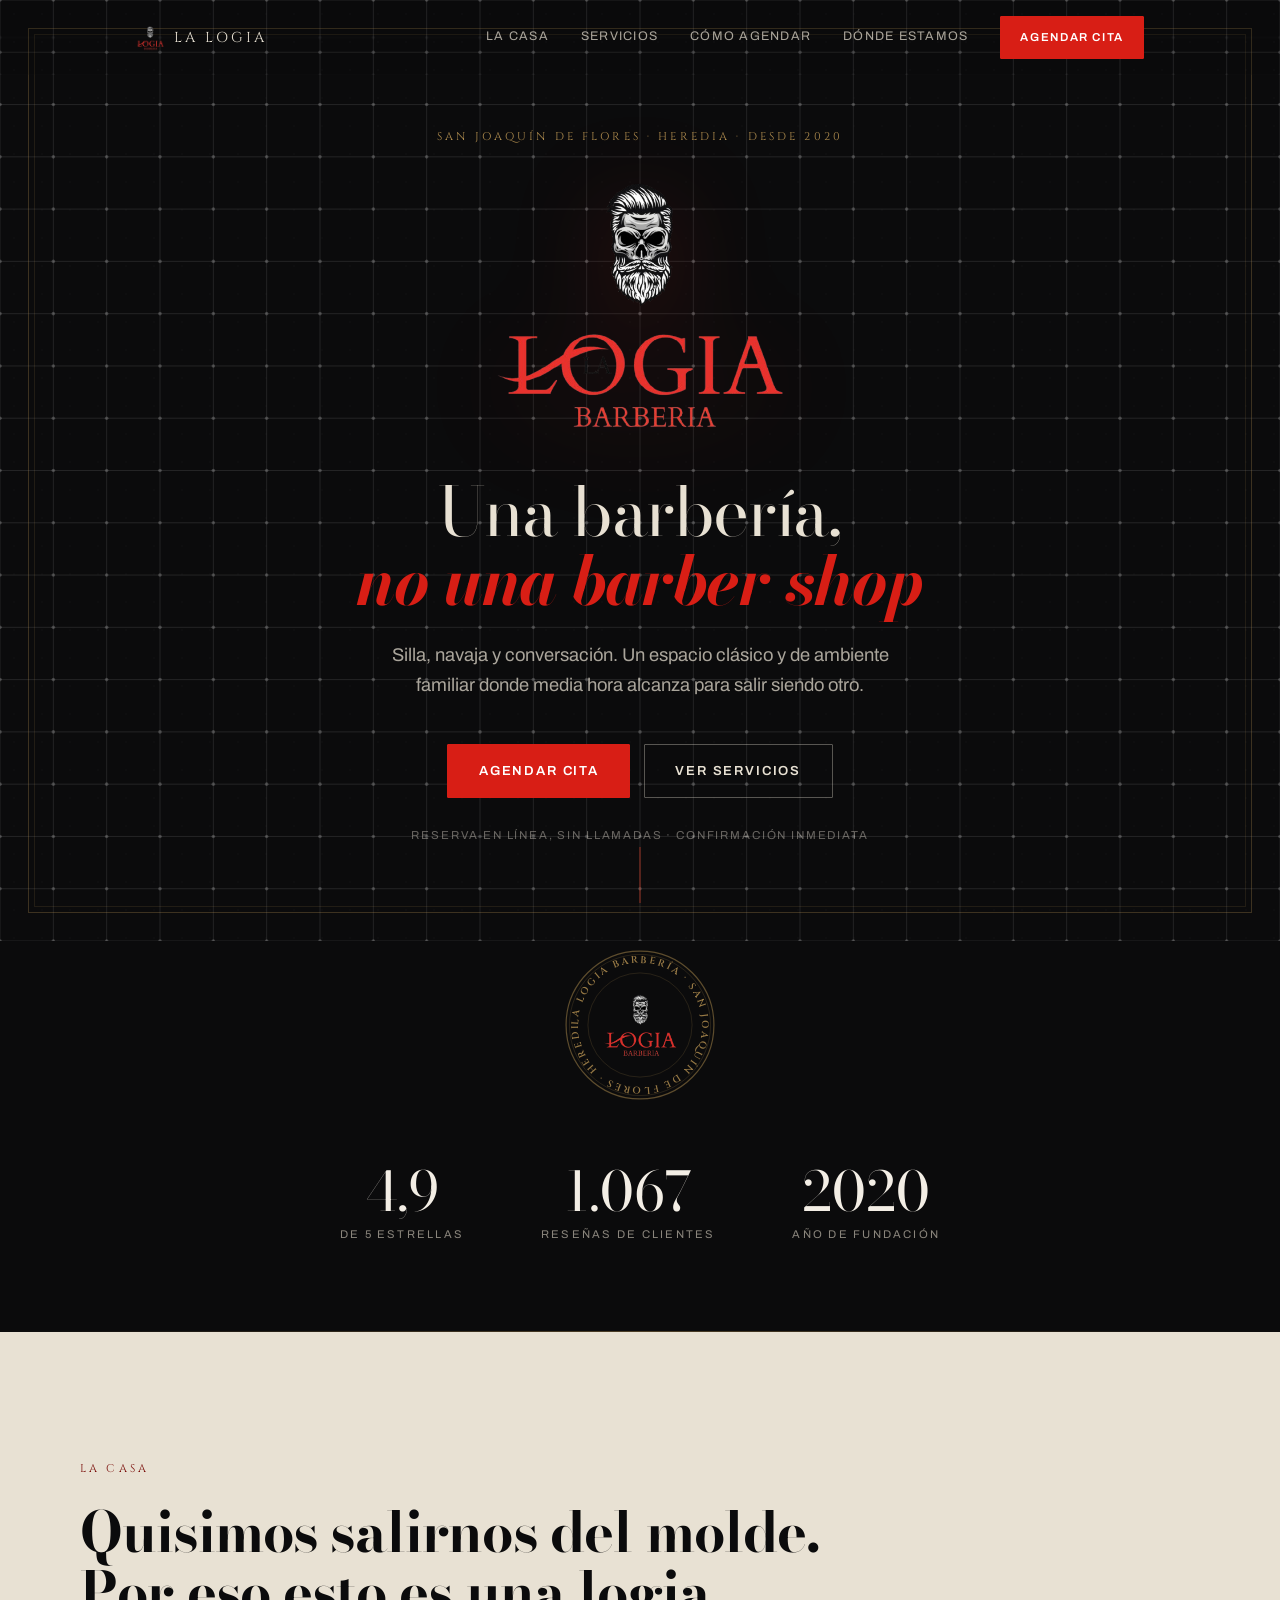
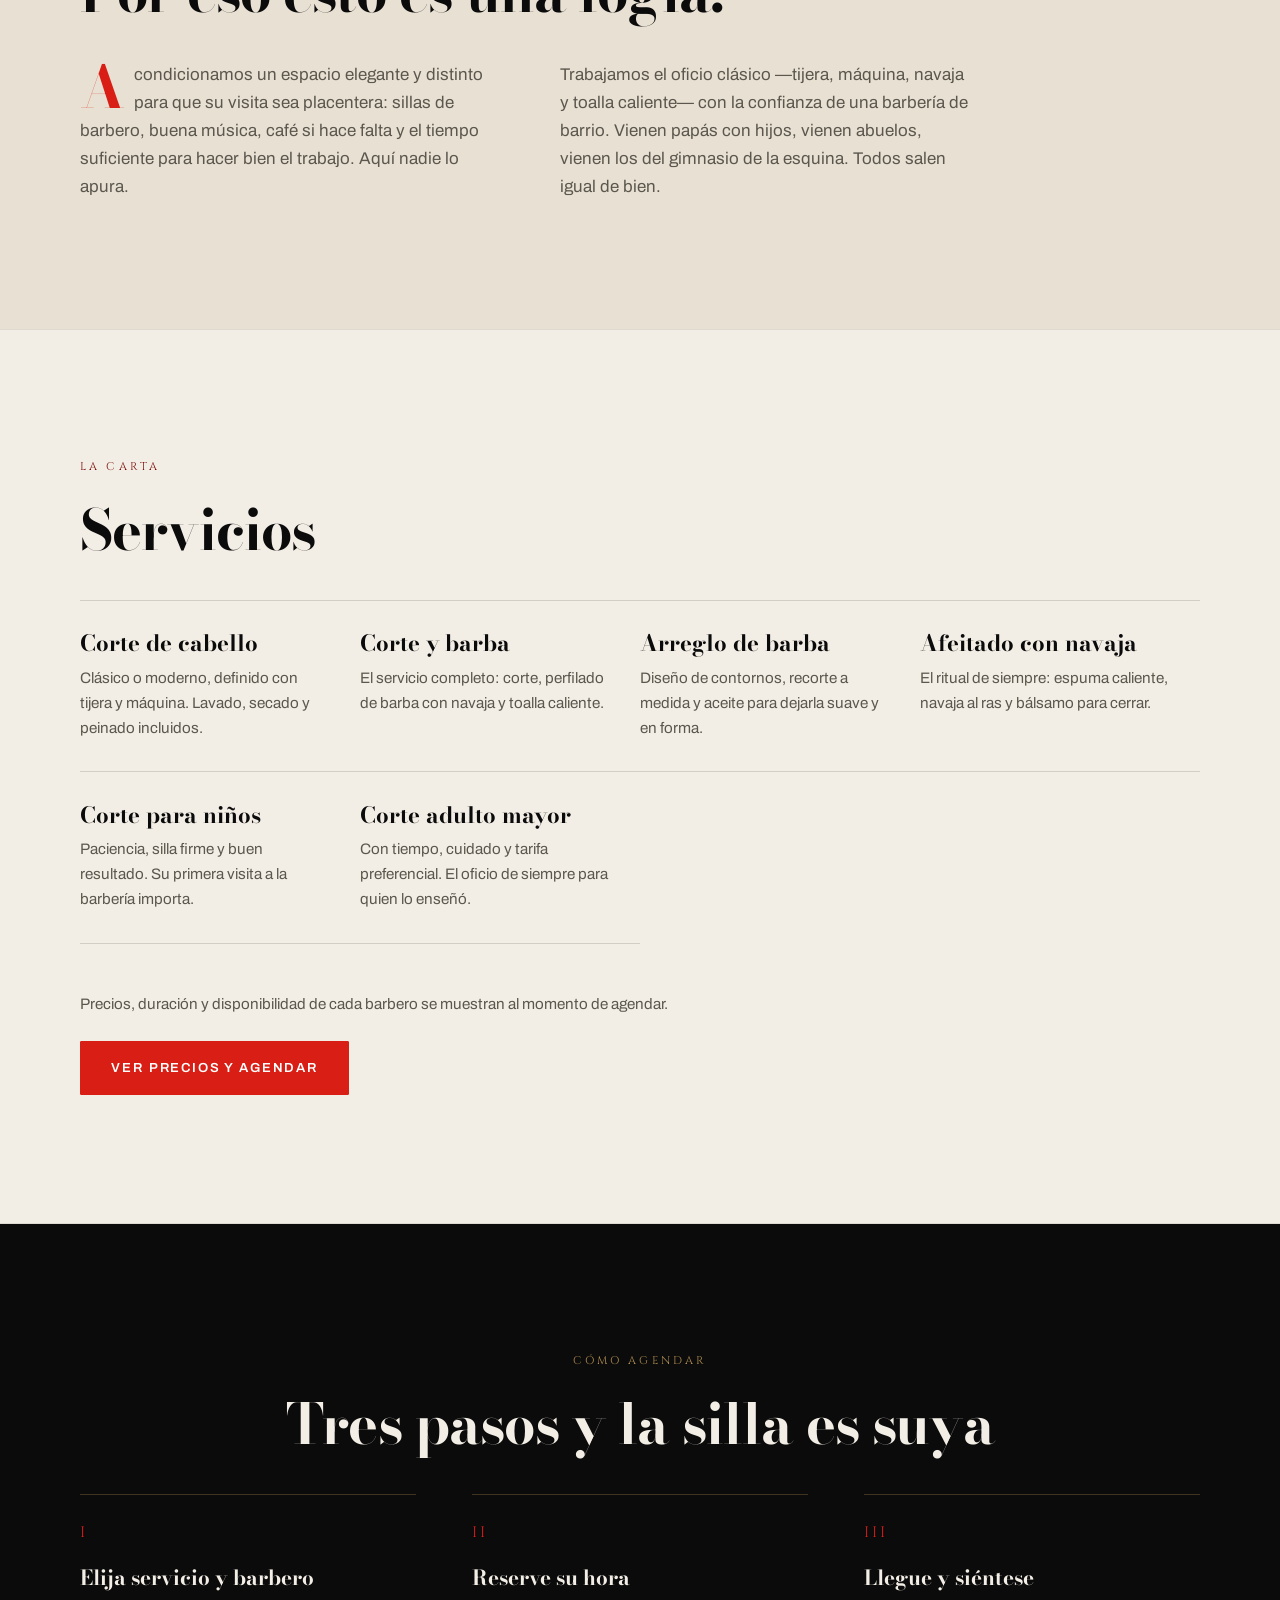
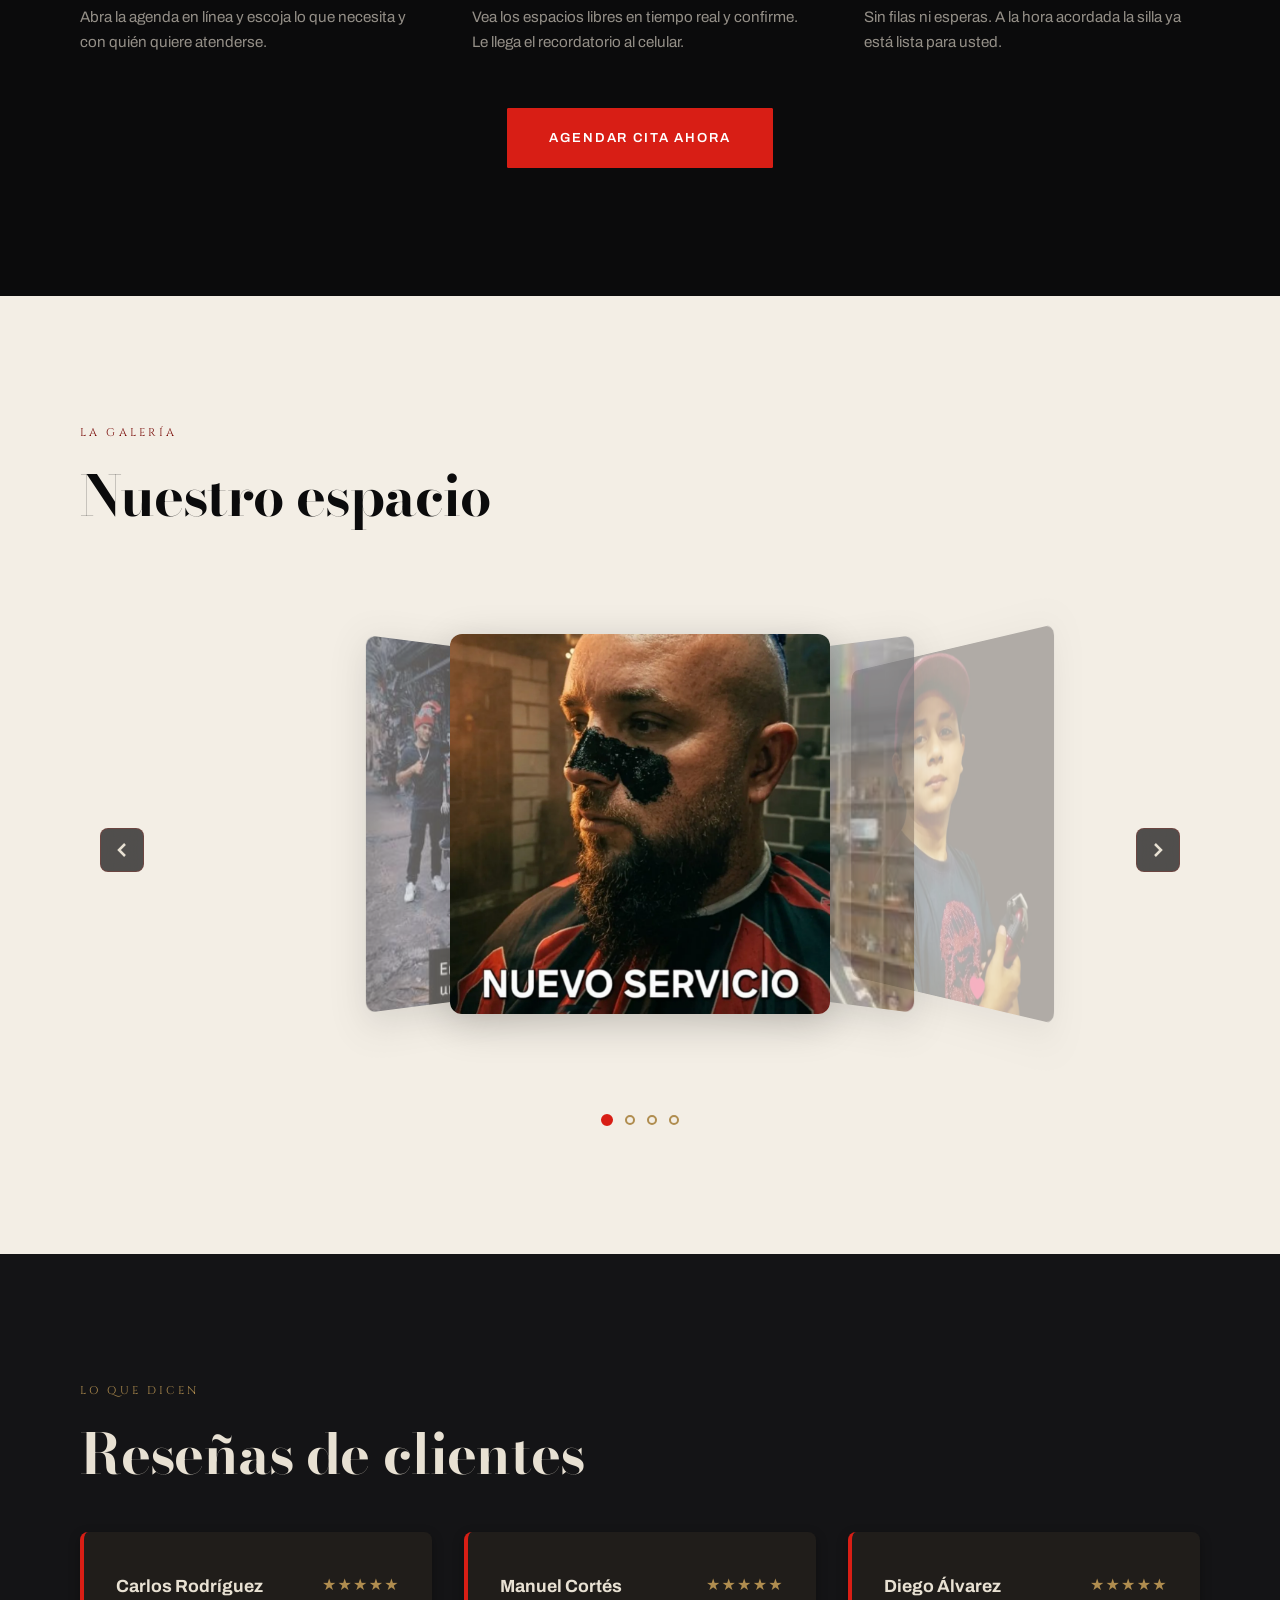
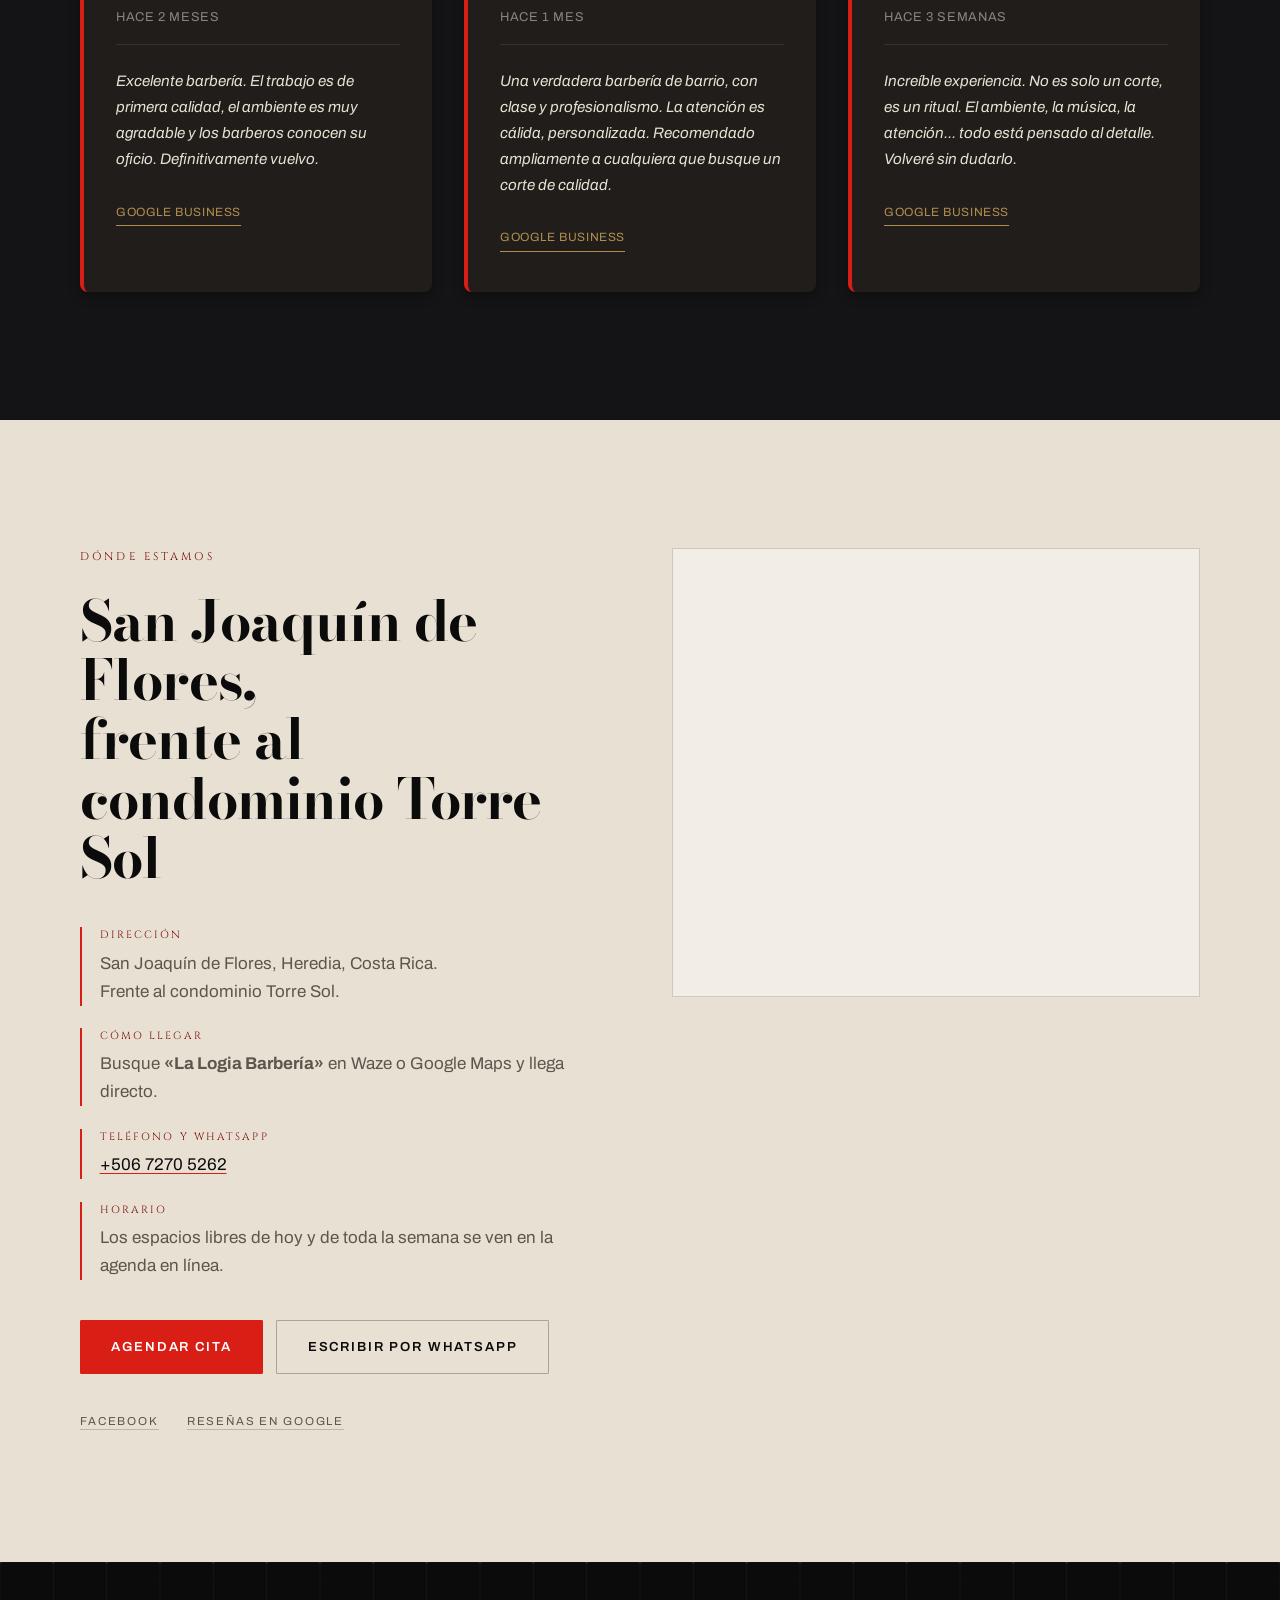
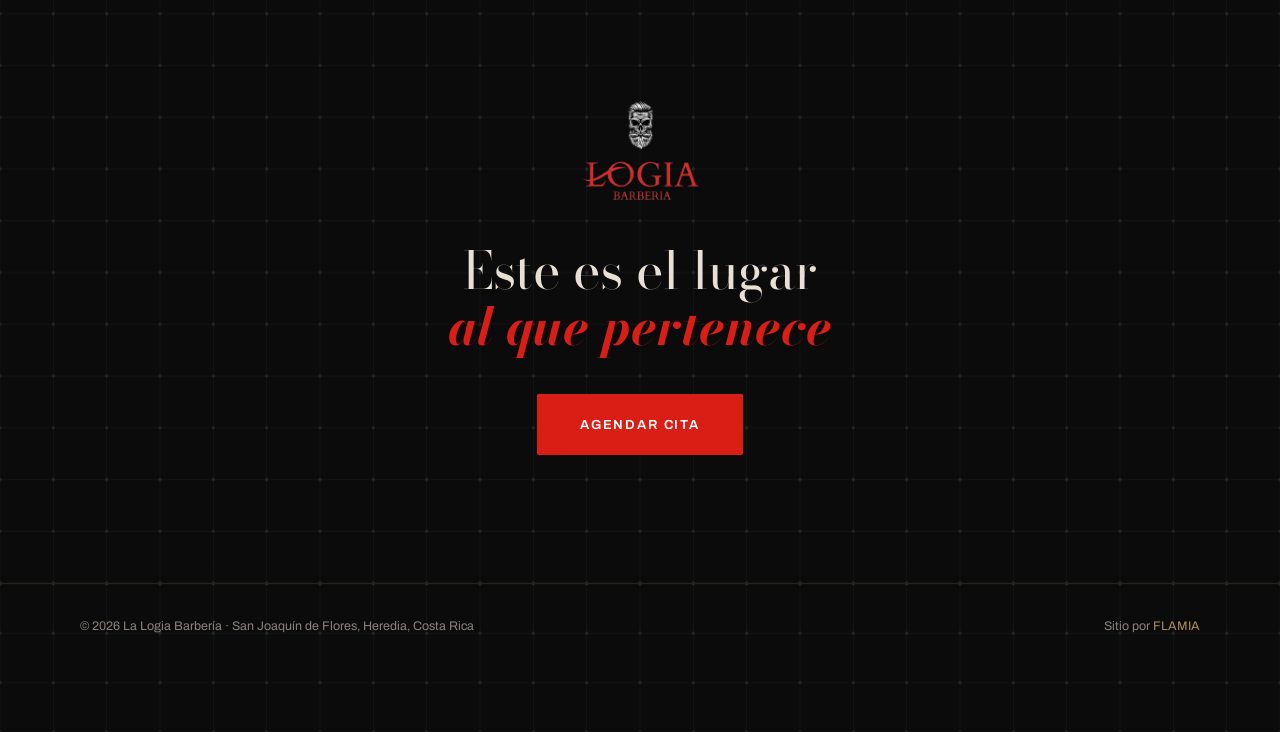
==== index.html @ 35dd156a "Optimización SEO: completar JSON-LD horarios y mejorar alt text de imágenes" ====
<!DOCTYPE html>
<html lang="es-CR">
<head>
<meta charset="utf-8">
<meta name="viewport" content="width=device-width, initial-scale=1">
<title>La Logia Barbería | Barbería clásica en San Joaquín de Flores, Heredia</title>
<meta name="description" content="Barbería clásica de ambiente familiar en San Joaquín de Flores, Heredia. Corte, barba y afeitado con navaja. 4,9 estrellas en más de 1.000 reseñas. Agende su cita en línea.">
<link rel="canonical" href="https://lalogiabarberia.com/">
<meta name="theme-color" content="#0B0B0C">

<meta property="og:type" content="website">
<meta property="og:locale" content="es_CR">
<meta property="og:site_name" content="La Logia Barbería">
<meta property="og:url" content="https://lalogiabarberia.com/">
<meta property="og:title" content="La Logia Barbería | San Joaquín de Flores, Heredia">
<meta property="og:description" content="Barbería clásica de ambiente familiar. Corte, barba y afeitado con navaja. Agende su cita en línea.">
<meta property="og:image" content="https://lalogiabarberia.com/assets/img/og-la-logia.jpg">
<meta name="twitter:card" content="summary_large_image">

<link rel="icon" href="favicon.ico" sizes="32x32">
<link rel="icon" href="assets/img/favicon.png" type="image/png" sizes="256x256">
<link rel="apple-touch-icon" href="assets/img/favicon.png">
<link rel="manifest" href="site.webmanifest">

<link rel="preconnect" href="https://fonts.googleapis.com">
<link rel="preconnect" href="https://fonts.gstatic.com" crossorigin>
<link rel="preload" as="image" href="assets/img/logo-la-logia.png">
<link href="https://fonts.googleapis.com/css2?family=Bodoni+Moda:opsz,wght@6..96,400;6..96,700;6..96,900&family=Cinzel:wght@400;600&family=Archivo:wght@400;500;600&display=swap" rel="stylesheet">
<link rel="stylesheet" href="assets/css/logia.css">
</head>

<body>
<a class="skip" href="#carta">Ir al contenido</a>

<!-- ─────────────────────────  BARRA  ───────────────────────── -->
<header class="barra" id="barra">
  <canvas id="kinetic-grid-header" class="barra__bg"></canvas>
  <div class="barra__in">
    <a class="barra__marca" href="#inicio">
      <img src="assets/img/logo-512.png" alt="Logo de La Logia Barbería" width="28" height="35" loading="eager" decoding="async">
      <span>La Logia</span>
    </a>
    <nav class="barra__nav" aria-label="Secciones">
      <a href="#casa">La casa</a>
      <a href="#carta">Servicios</a>
      <a href="#rito">Cómo agendar</a>
      <a href="#visita">Dónde estamos</a>
    </nav>
    <a class="btn btn--rojo btn--sm" href="https://book.weibook.co/la-logia-barberia" target="_blank" rel="noopener">Agendar cita</a>
  </div>
</header>

<!-- ─────────────────────────  PORTADA  ───────────────────────── -->
<main id="inicio">
<section class="portada" id="portada-section">
  <canvas id="kinetic-grid-portada" class="portada__bg"></canvas>
  <div class="portada__cerco" aria-hidden="true"></div>

  <div class="portada__in">
    <p class="cejilla reveal">San Joaquín de Flores · Heredia · Desde 2020</p>

    <img class="portada__logo reveal" src="assets/img/logo-la-logia.png"
         alt="Logo de La Logia Barbería - Barbería clásica en San Joaquín de Flores, Heredia desde 2020" width="684" height="849" fetchpriority="high" decoding="async">

    <h1 class="portada__titulo reveal">
      Una barbería,<br><em>no una barber shop</em>
    </h1>

    <p class="portada__bajada reveal">
      Silla, navaja y conversación. Un espacio clásico y de ambiente familiar
      donde media hora alcanza para salir siendo otro.
    </p>

    <div class="portada__acciones reveal">
      <a class="btn btn--rojo" href="https://book.weibook.co/la-logia-barberia" target="_blank" rel="noopener">
        Agendar cita
      </a>
      <a class="btn btn--linea" href="#carta">Ver servicios</a>
    </div>

    <p class="portada__nota reveal">Reserva en línea, sin llamadas · Confirmación inmediata</p>
  </div>

  <div class="portada__scroll" aria-hidden="true"><span></span></div>
</section>

<!-- ─────────────────────────  SELLO + PRUEBA  ───────────────────────── -->
<section class="junta" aria-label="Reputación">
  <div class="sello reveal" role="img" aria-label="Sello de La Logia Barbería, San Joaquín de Flores, Heredia, fundada en 2020">
    <svg viewBox="0 0 200 200">
      <defs>
        <path id="aro" d="M100,100 m-74,0 a74,74 0 1,1 148,0 a74,74 0 1,1 -148,0"></path>
      </defs>
      <circle class="sello__borde" cx="100" cy="100" r="88"></circle>
      <circle class="sello__borde sello__borde--fino" cx="100" cy="100" r="84"></circle>
      <circle class="sello__borde sello__borde--fino" cx="100" cy="100" r="62"></circle>
      <g class="sello__giro">
        <text class="sello__texto">
          <textPath href="#aro" startOffset="0%">LA LOGIA BARBERÍA · SAN JOAQUÍN DE FLORES · HEREDIA · MMXX · </textPath>
        </text>
      </g>
    </svg>
    <img src="assets/img/logo-512.png" alt="Logo de La Logia Barbería - Sello de calidad" width="96" height="119" loading="lazy" decoding="async">
  </div>

  <ul class="prueba reveal">
    <li><b>4,9</b><span>de 5 estrellas</span></li>
    <li><b>1.067</b><span>reseñas de clientes</span></li>
    <li><b>2020</b><span>año de fundación</span></li>
  </ul>
</section>

<!-- ─────────────────────────  LA CASA  ───────────────────────── -->
<section class="casa" id="casa">
  <div class="casa__in">
    <p class="cejilla cejilla--osc">La casa</p>
    <h2 class="titulo">Quisimos salirnos del molde.<br>Por eso esto es una logia.</h2>
    <div class="casa__cols">
      <p class="casa__texto">
        Acondicionamos un espacio elegante y distinto para que su visita sea placentera:
        sillas de barbero, buena música, café si hace falta y el tiempo suficiente para
        hacer bien el trabajo. Aquí nadie lo apura.
      </p>
      <p class="casa__texto">
        Trabajamos el oficio clásico —tijera, máquina, navaja y toalla caliente— con la
        confianza de una barbería de barrio. Vienen papás con hijos, vienen abuelos,
        vienen los del gimnasio de la esquina. Todos salen igual de bien.
      </p>
    </div>
  </div>
</section>

<!-- ─────────────────────────  CARTA / SERVICIOS  ───────────────────────── -->
<section class="carta" id="carta">
  <div class="carta__in">
    <p class="cejilla cejilla--osc">La carta</p>
    <h2 class="titulo">Servicios</h2>

    <ul class="carta__lista">
      <li>
        <h3>Corte de cabello</h3>
        <p>Clásico o moderno, definido con tijera y máquina. Lavado, secado y peinado incluidos.</p>
      </li>
      <li>
        <h3>Corte y barba</h3>
        <p>El servicio completo: corte, perfilado de barba con navaja y toalla caliente.</p>
      </li>
      <li>
        <h3>Arreglo de barba</h3>
        <p>Diseño de contornos, recorte a medida y aceite para dejarla suave y en forma.</p>
      </li>
      <li>
        <h3>Afeitado con navaja</h3>
        <p>El ritual de siempre: espuma caliente, navaja al ras y bálsamo para cerrar.</p>
      </li>
      <li>
        <h3>Corte para niños</h3>
        <p>Paciencia, silla firme y buen resultado. Su primera visita a la barbería importa.</p>
      </li>
      <li>
        <h3>Corte adulto mayor</h3>
        <p>Con tiempo, cuidado y tarifa preferencial. El oficio de siempre para quien lo enseñó.</p>
      </li>
    </ul>

    <p class="carta__pie">
      Precios, duración y disponibilidad de cada barbero se muestran al momento de agendar.
      <a class="btn btn--rojo" href="https://book.weibook.co/la-logia-barberia" target="_blank" rel="noopener">Ver precios y agendar</a>
    </p>
  </div>
</section>

<!-- ─────────────────────────  EL RITO  ───────────────────────── -->
<section class="rito" id="rito">
  <div class="rito__in">
    <p class="cejilla">Cómo agendar</p>
    <h2 class="titulo titulo--claro">Tres pasos y la silla es suya</h2>
    <ol class="rito__pasos">
      <li>
        <span class="rito__num">I</span>
        <h3>Elija servicio y barbero</h3>
        <p>Abra la agenda en línea y escoja lo que necesita y con quién quiere atenderse.</p>
      </li>
      <li>
        <span class="rito__num">II</span>
        <h3>Reserve su hora</h3>
        <p>Vea los espacios libres en tiempo real y confirme. Le llega el recordatorio al celular.</p>
      </li>
      <li>
        <span class="rito__num">III</span>
        <h3>Llegue y siéntese</h3>
        <p>Sin filas ni esperas. A la hora acordada la silla ya está lista para usted.</p>
      </li>
    </ol>
    <a class="btn btn--rojo btn--lg" href="https://book.weibook.co/la-logia-barberia" target="_blank" rel="noopener">Agendar cita ahora</a>
  </div>
</section>
<!-- ─────────────────────────  GALERÍA  ───────────────────────── -->
<section class="galeria" id="galeria">
  <div class="galeria__in">
    <p class="cejilla cejilla--osc">La galería</p>
    <h2 class="titulo">Nuestro espacio</h2>

    <div class="coverflow" role="region" aria-roledescription="carousel" aria-label="Carrusel de fotos">
      <div class="coverflow__frame" tabindex="0">
        <div class="coverflow__track">
          <div class="coverflow__slide" role="group" aria-roledescription="slide" aria-label="1 de 4">
            <img src="assets/img/ima1.webp" alt="Interior elegante de La Logia Barbería con sillas de barbero clásicas en San Joaquín de Flores" loading="lazy" decoding="async">
          </div>
          <div class="coverflow__slide" role="group" aria-roledescription="slide" aria-label="2 de 4">
            <img src="assets/img/ima2.jpg" alt="Silla de barbería profesional de La Logia con ambiente clásico" loading="lazy" decoding="async">
          </div>
          <div class="coverflow__slide" role="group" aria-roledescription="slide" aria-label="3 de 4">
            <img src="assets/img/ima3.webp" alt="Detalles decorativos del ambiente familiar de La Logia Barbería" loading="lazy" decoding="async">
          </div>
          <div class="coverflow__slide" role="group" aria-roledescription="slide" aria-label="4 de 4">
            <img src="assets/img/ima4.jpg" alt="Vista frontal del local de La Logia Barbería en San Joaquín de Flores, Heredia" loading="lazy" decoding="async">
          </div>
        </div>
      </div>

      <button class="coverflow__nav coverflow__nav--prev" type="button" aria-label="Imagen anterior">
        <svg width="24" height="24" viewBox="0 0 24 24" fill="none" stroke="currentColor" stroke-width="2">
          <polyline points="15 18 9 12 15 6"></polyline>
        </svg>
      </button>
      <button class="coverflow__nav coverflow__nav--next" type="button" aria-label="Imagen siguiente">
        <svg width="24" height="24" viewBox="0 0 24 24" fill="none" stroke="currentColor" stroke-width="2">
          <polyline points="9 18 15 12 9 6"></polyline>
        </svg>
      </button>

      <div class="coverflow__pagination" role="tablist">
        <button class="coverflow__dot coverflow__dot--active" role="tab" aria-selected="true" aria-label="Ir a imagen 1"></button>
        <button class="coverflow__dot" role="tab" aria-selected="false" aria-label="Ir a imagen 2"></button>
        <button class="coverflow__dot" role="tab" aria-selected="false" aria-label="Ir a imagen 3"></button>
        <button class="coverflow__dot" role="tab" aria-selected="false" aria-label="Ir a imagen 4"></button>
      </div>
    </div>
  </div>
</section>

<!-- ─────────────────────────  RESEÑAS  ───────────────────────── -->
<section class="resenas" id="resenas">
  <div class="resenas__in">
    <p class="cejilla cejilla--osc">Lo que dicen</p>
    <h2 class="titulo">Reseñas de clientes</h2>
    <div class="resenas__grid">
      <div class="resena reveal">
        <div class="resena__encabezado">
          <div class="resena__autor">
            <p class="resena__nombre">Carlos Rodríguez</p>
            <p class="resena__fecha">Hace 2 meses</p>
          </div>
          <div class="resena__estrellas" aria-label="5 estrellas">★★★★★</div>
        </div>
        <p class="resena__texto">Excelente barbería. El trabajo es de primera calidad, el ambiente es muy agradable y los barberos conocen su oficio. Definitivamente vuelvo.</p>
        <a href="https://www.google.com/search?q=lalogiabarberia" target="_blank" rel="noopener" class="resena__fuente">Google Business</a>
      </div>

      <div class="resena reveal">
        <div class="resena__encabezado">
          <div class="resena__autor">
            <p class="resena__nombre">Manuel Cortés</p>
            <p class="resena__fecha">Hace 1 mes</p>
          </div>
          <div class="resena__estrellas" aria-label="5 estrellas">★★★★★</div>
        </div>
        <p class="resena__texto">Una verdadera barbería de barrio, con clase y profesionalismo. La atención es cálida, personalizada. Recomendado ampliamente a cualquiera que busque un corte de calidad.</p>
        <a href="https://www.google.com/search?q=lalogiabarberia" target="_blank" rel="noopener" class="resena__fuente">Google Business</a>
      </div>

      <div class="resena reveal">
        <div class="resena__encabezado">
          <div class="resena__autor">
            <p class="resena__nombre">Diego Álvarez</p>
            <p class="resena__fecha">Hace 3 semanas</p>
          </div>
          <div class="resena__estrellas" aria-label="5 estrellas">★★★★★</div>
        </div>
        <p class="resena__texto">Increíble experiencia. No es solo un corte, es un ritual. El ambiente, la música, la atención... todo está pensado al detalle. Volveré sin dudarlo.</p>
        <a href="https://www.google.com/search?q=lalogiabarberia" target="_blank" rel="noopener" class="resena__fuente">Google Business</a>
      </div>
    </div>
  </div>
</section>

<!-- ─────────────────────────  VISITA  ───────────────────────── -->
<section class="visita" id="visita">
  <div class="visita__in">
    <div class="visita__datos">
      <p class="cejilla cejilla--osc">Dónde estamos</p>
      <h2 class="titulo">San Joaquín de Flores,<br>frente al condominio Torre Sol</h2>

      <dl class="ficha">
        <div>
          <dt>Dirección</dt>
          <dd>San Joaquín de Flores, Heredia, Costa Rica.<br>
              Frente al condominio Torre Sol.</dd>
        </div>
        <div>
          <dt>Cómo llegar</dt>
          <dd>Busque <b>«La Logia Barbería»</b> en Waze o Google Maps y llega directo.</dd>
        </div>
        <div>
          <dt>Teléfono y WhatsApp</dt>
          <dd><a href="tel:+50672705262">+506 7270 5262</a></dd>
        </div>
        <div>
          <dt>Horario</dt>
          <!-- Al confirmar el horario con el cliente, reemplace esta línea por los días y horas reales
               y actualice también "openingHoursSpecification" en el JSON-LD del pie de página. -->
          <dd>Los espacios libres de hoy y de toda la semana se ven en la agenda en línea.</dd>
        </div>
      </dl>

      <div class="visita__acciones">
        <a class="btn btn--rojo" href="https://book.weibook.co/la-logia-barberia" target="_blank" rel="noopener">Agendar cita</a>
        <a class="btn btn--linea btn--linea-osc" href="https://wa.me/50672705262" target="_blank" rel="noopener">Escribir por WhatsApp</a>
      </div>

      <ul class="redes">
        <li><a href="https://www.facebook.com/LaLogiaBarberia2020/" target="_blank" rel="noopener">Facebook</a></li>
        <li><a href="https://www.google.com/search?q=lalogiabarberia" target="_blank" rel="noopener">Reseñas en Google</a></li>
      </ul>
    </div>

    <div class="visita__mapa">
      <iframe
        title="Mapa de La Logia Barbería en San Joaquín de Flores, Heredia"
        src="https://www.google.com/maps?q=La%20Logia%20Barber%C3%ADa%20San%20Joaqu%C3%ADn%20de%20Flores%20Heredia&output=embed"
        loading="lazy" referrerpolicy="no-referrer-when-downgrade"></iframe>
    </div>
  </div>
</section>

<!-- ─────────────────────────  CIERRE  ───────────────────────── -->
<section class="cierre" id="cierre-section">
  <canvas id="kinetic-grid-cierre" class="cierre__bg"></canvas>
  <div class="cierre__in">
    <img src="assets/img/logo-512.png" alt="Logo de La Logia Barbería - San Joaquín de Flores, Heredia" width="120" height="149" loading="lazy" decoding="async">
    <h2 class="cierre__titulo">Este es el lugar<br><em>al que pertenece</em></h2>
    <a class="btn btn--rojo btn--lg" href="https://book.weibook.co/la-logia-barberia" target="_blank" rel="noopener">Agendar cita</a>
  </div>
</section>
</main>

<footer class="pie" id="pie-footer">
  <canvas id="kinetic-grid-canvas" class="pie__bg"></canvas>
  <div class="pie__in">
    <p>© <span id="anio">2026</span> La Logia Barbería · San Joaquín de Flores, Heredia, Costa Rica</p>
    <p class="pie__credito">Sitio por <a href="https://www.flamiagroup.com" target="_blank" rel="noopener">FLAMIA</a></p>
  </div>
</footer>

<!-- barra fija de reserva en móvil -->
<a class="movil" href="https://book.weibook.co/la-logia-barberia" target="_blank" rel="noopener">
  Agendar cita <span>Reserva en línea</span>
</a>

<script type="application/ld+json">
{
  "@context": "https://schema.org",
  "@type": "HairSalon",
  "@id": "https://lalogiabarberia.com/#barberia",
  "name": "La Logia Barbería",
  "description": "Barbería clásica de ambiente familiar en San Joaquín de Flores, Heredia, Costa Rica.",
  "url": "https://lalogiabarberia.com/",
  "logo": "https://lalogiabarberia.com/assets/img/logo-512.png",
  "image": "https://lalogiabarberia.com/assets/img/og-la-logia.jpg",
  "telephone": "+506 7270 5262",
  "priceRange": "$",
  "foundingDate": "2020",
  "currenciesAccepted": "CRC",
  "address": {
    "@type": "PostalAddress",
    "streetAddress": "San Joaquín de Flores, frente al condominio Torre Sol",
    "addressLocality": "San Joaquín de Flores",
    "addressRegion": "Heredia",
    "addressCountry": "CR"
  },
  "sameAs": [
    "https://www.facebook.com/LaLogiaBarberia2020/",
    "https://book.weibook.co/la-logia-barberia"
  ],
  "potentialAction": {
    "@type": "ReserveAction",
    "target": {
      "@type": "EntryPoint",
      "urlTemplate": "https://book.weibook.co/la-logia-barberia",
      "inLanguage": "es-CR",
      "actionPlatform": [
        "http://schema.org/DesktopWebPlatform",
        "http://schema.org/MobileWebPlatform"
      ]
    },
    "result": { "@type": "Reservation", "name": "Cita en La Logia Barbería" }
  },
  "aggregateRating": {
    "@type": "AggregateRating",
    "ratingValue": "4.9",
    "reviewCount": "1067",
    "bestRating": "5"
  },
  "openingHoursSpecification": [
    {
      "@type": "OpeningHoursSpecification",
      "dayOfWeek": ["Monday", "Tuesday", "Wednesday", "Thursday", "Friday"],
      "opens": "09:00",
      "closes": "18:00"
    },
    {
      "@type": "OpeningHoursSpecification",
      "dayOfWeek": "Saturday",
      "opens": "08:00",
      "closes": "17:00"
    },
    {
      "@type": "OpeningHoursSpecification",
      "dayOfWeek": "Sunday",
      "opens": "09:00",
      "closes": "15:00"
    }
  ],
  "hasOfferCatalog": {
    "@type": "OfferCatalog",
    "name": "Servicios",
    "itemListElement": [
      { "@type": "Offer", "itemOffered": { "@type": "Service", "name": "Corte de cabello" } },
      { "@type": "Offer", "itemOffered": { "@type": "Service", "name": "Corte de cabello y barba" } },
      { "@type": "Offer", "itemOffered": { "@type": "Service", "name": "Arreglo de barba" } },
      { "@type": "Offer", "itemOffered": { "@type": "Service", "name": "Afeitado con navaja" } },
      { "@type": "Offer", "itemOffered": { "@type": "Service", "name": "Corte para niños" } },
      { "@type": "Offer", "itemOffered": { "@type": "Service", "name": "Corte adulto mayor" } }
    ]
  }
}
</script>

<script src="assets/js/logia.js" defer></script>
</body>
</html>
---- assets/css/logia.css ----
/* ==========================================================================
   La Logia Barbería — lalogiabarberia.com
   Sistema visual: "carta de logia" — tinta, hueso, oxblood y latón.
   Sin dependencias, sin build. Un archivo, una intención.
   ========================================================================== */

:root{
  /* color */
  --tinta:      #0B0B0C;   /* el fondo del logo: la calle de noche */
  --tinta-2:    #141416;
  --hueso:      #E8E1D3;   /* papel envejecido: el salón por dentro */
  --hueso-2:    #F3EEE5;
  --rojo:       #D81E15;   /* tomado del logotipo */
  --rojo-hondo: #7A0E0A;
  --laton:      #B08D4F;   /* filetes, versalitas, el sello */
  --humo:       #8A857C;
  --humo-osc:   #5C574E;

  /* tipografía */
  --display: "Bodoni Moda", "Times New Roman", serif;
  --lapida:  "Cinzel", "Bodoni Moda", serif;
  --texto:   "Archivo", system-ui, -apple-system, "Segoe UI", sans-serif;

  /* medidas */
  --ancho: 1120px;
  --gutter: clamp(1.25rem, 5vw, 3.5rem);
  --aire: clamp(4.5rem, 10vw, 9rem);
}

*,*::before,*::after{ box-sizing:border-box; }

html{ scroll-behavior:smooth; -webkit-text-size-adjust:100%; }

body{
  margin:0;
  background:var(--hueso);
  color:var(--tinta);
  font-family:var(--texto);
  font-size:clamp(1rem,.96rem + .2vw,1.0625rem);
  line-height:1.65;
  -webkit-font-smoothing:antialiased;
  overflow-x:hidden;
}

img{ max-width:100%; height:auto; display:block; }
a{ color:inherit; }

.skip{
  position:absolute; left:-9999px; top:0; z-index:99;
  background:var(--rojo); color:#fff; padding:.75rem 1.25rem; font-weight:600;
}
.skip:focus{ left:.5rem; top:.5rem; }

:where(a,button,[tabindex]):focus-visible{
  outline:2px solid var(--laton); outline-offset:3px; border-radius:2px;
}

/* ── piezas compartidas ───────────────────────────────────────────────── */

.cejilla{
  font-family:var(--lapida);
  font-size:.7rem;
  letter-spacing:.28em;
  text-transform:uppercase;
  color:var(--laton);
  margin:0 0 1.5rem;
}
.cejilla--osc{ color:var(--rojo-hondo); }

.titulo{
  font-family:var(--display);
  font-weight:700;
  font-size:clamp(2rem,1.3rem + 3.2vw,3.5rem);
  line-height:1.06;
  letter-spacing:-.015em;
  margin:0 0 2.5rem;
}
.titulo--claro{ color:var(--hueso-2); }

.btn{
  --alto:.95rem;
  display:inline-flex; align-items:center; justify-content:center;
  gap:.5rem;
  padding:var(--alto) 1.9rem;
  font-family:var(--texto);
  font-size:.82rem; font-weight:600;
  letter-spacing:.14em; text-transform:uppercase;
  text-decoration:none;
  border:1px solid transparent;
  border-radius:1px;
  transition:background .25s ease, color .25s ease, border-color .25s ease, transform .25s ease;
}
.btn--sm{ --alto:.7rem; padding:var(--alto) 1.2rem; font-size:.72rem; }
.btn--lg{ --alto:1.15rem; padding:var(--alto) 2.6rem; }

.btn--rojo{ background:var(--rojo); color:#fff; border-color:var(--rojo); }
.btn--rojo:hover{ background:var(--rojo-hondo); border-color:var(--rojo-hondo); }

.btn--linea{ color:var(--hueso); border-color:rgba(232,225,211,.35); }
.btn--linea:hover{ border-color:var(--laton); color:var(--laton); }

.btn--linea-osc{ color:var(--tinta); border-color:rgba(11,11,12,.28); }
.btn--linea-osc:hover{ border-color:var(--rojo); color:var(--rojo); }

/* aparición al desplazar */
.reveal{ opacity:0; transform:translateY(18px); }
.is-in .reveal{
  opacity:1; transform:none;
  transition:opacity .9s cubic-bezier(.2,.7,.2,1), transform .9s cubic-bezier(.2,.7,.2,1);
}
.is-in .reveal:nth-child(2){ transition-delay:.10s; }
.is-in .reveal:nth-child(3){ transition-delay:.20s; }
.is-in .reveal:nth-child(4){ transition-delay:.30s; }
.is-in .reveal:nth-child(5){ transition-delay:.40s; }
.is-in .reveal:nth-child(6){ transition-delay:.50s; }

/* ── barra superior ───────────────────────────────────────────────────── */

.barra{
  position:fixed; inset:0 0 auto; z-index:50;
  transition:background .35s ease, border-color .35s ease, backdrop-filter .35s ease;
  border-bottom:1px solid transparent;
  overflow:hidden;
}

.barra__bg{
  position:absolute; inset:0;
  display:block; width:100%; height:100%;
  z-index:0; opacity:.2;
}

.barra.esta-abajo{
  background:rgba(11,11,12,.9);
  backdrop-filter:blur(14px);
  border-bottom-color:rgba(176,141,79,.22);
}

.barra.esta-abajo .barra__bg{
  opacity:.1;
}

.barra__in{
  position:relative; z-index:1;
  max-width:var(--ancho); margin-inline:auto;
  padding:1rem var(--gutter);
  display:flex; align-items:center; gap:2rem;
}
.barra__marca{
  display:flex; align-items:center; gap:.6rem;
  text-decoration:none; color:var(--hueso);
  font-family:var(--lapida); font-size:.9rem;
  letter-spacing:.22em; text-transform:uppercase;
  margin-right:auto;
}
.barra__nav{ display:flex; gap:2rem; }
.barra__nav a{
  text-decoration:none; color:rgba(232,225,211,.72);
  font-size:.78rem; letter-spacing:.1em; text-transform:uppercase;
  padding-bottom:2px; border-bottom:1px solid transparent;
  transition:color .2s ease, border-color .2s ease;
}
.barra__nav a:hover{ color:var(--hueso); border-bottom-color:var(--rojo); }

@media (max-width:900px){
  .barra__nav{ display:none; }
}

/* ── portada ──────────────────────────────────────────────────────────── */

.portada{
  position:relative;
  min-height:100svh;
  display:grid; place-items:center;
  padding:8rem var(--gutter) 6rem;
  background:
    radial-gradient(120% 85% at 50% 8%, #1B1B1E 0%, var(--tinta) 62%),
    var(--tinta);
  color:var(--hueso);
  text-align:center;
  overflow:hidden;
}

.portada__bg{
  position:absolute; inset:0;
  display:block; width:100%; height:100%;
  z-index:0; opacity:1;
}

/* filete doble estilo diploma */
.portada__cerco{
  position:absolute; inset:clamp(.9rem,2.2vw,1.9rem);
  border:1px solid rgba(176,141,79,.30);
  pointer-events:none;
  z-index:1;
}
.portada__cerco::after{
  content:""; position:absolute; inset:5px;
  border:1px solid rgba(176,141,79,.14);
}
.portada__in{ position:relative; z-index:2; max-width:44rem; }

.portada__logo{
  width:clamp(190px,26vw,300px);
  margin:0 auto 2.25rem;
  filter:drop-shadow(0 18px 48px rgba(216,30,21,.20));
}
.portada__titulo{
  font-family:var(--display);
  font-weight:400;
  font-size:clamp(2.1rem,1.2rem + 4.4vw,4.25rem);
  line-height:1.02;
  letter-spacing:-.02em;
  margin:0 0 1.5rem;
}
.portada__titulo em{
  display:block; font-style:italic; font-weight:700; color:var(--rojo);
}
.portada__bajada{
  max-width:34rem; margin:0 auto 2.75rem;
  color:rgba(232,225,211,.72);
  font-size:clamp(1rem,.95rem + .3vw,1.15rem);
}
.portada__acciones{
  display:flex; flex-wrap:wrap; gap:.85rem; justify-content:center;
}
.portada__nota{
  margin:1.75rem 0 0;
  font-size:.72rem; letter-spacing:.16em; text-transform:uppercase;
  color:rgba(232,225,211,.42);
}
.portada__scroll{
  position:absolute; bottom:2.4rem; left:50%; translate:-50% 0;
  width:1px; height:56px; background:rgba(176,141,79,.28); overflow:hidden;
}
.portada__scroll span{
  position:absolute; inset:0; background:var(--rojo);
  animation:cae 2.6s cubic-bezier(.7,0,.3,1) infinite;
}
@keyframes cae{ 0%{transform:translateY(-100%)} 60%,100%{transform:translateY(100%)} }

/* ── junta: sello + prueba social ─────────────────────────────────────── */

.junta{
  position:relative;
  background:var(--tinta);
  padding:0 var(--gutter) clamp(3.5rem,7vw,5.5rem);
  text-align:center;
}
.junta::after{
  content:""; position:absolute; left:0; right:0; bottom:0; height:1px;
  background:linear-gradient(90deg,transparent,rgba(176,141,79,.4),transparent);
}

.sello{
  position:relative;
  width:clamp(126px,17vw,168px); aspect-ratio:1;
  margin:0 auto clamp(2.5rem,5vw,3.5rem);
  display:grid; place-items:center;
}
.sello svg{ position:absolute; inset:0; width:100%; height:100%; }
.sello img{ width:44%; opacity:.94; }
.sello__borde{ fill:none; stroke:var(--laton); stroke-width:1.4; opacity:.5; }
.sello__borde--fino{ stroke-width:.7; opacity:.3; }
.sello__giro{ transform-origin:100px 100px; animation:gira 46s linear infinite; }
.sello__texto{
  font-family:var(--lapida); font-size:11.5px; font-weight:600;
  letter-spacing:.24em; fill:var(--laton); opacity:.85;
}
@keyframes gira{ to{ transform:rotate(360deg); } }

.prueba{
  list-style:none; margin:0; padding:0;
  display:flex; flex-wrap:wrap; justify-content:center;
  gap:clamp(1.75rem,6vw,5rem);
}
.prueba li{ display:grid; gap:.35rem; }
.prueba b{
  font-family:var(--display); font-weight:400;
  font-size:clamp(2.4rem,1.6rem + 2.6vw,3.4rem);
  line-height:1; color:var(--hueso-2);
}
.prueba span{
  font-size:.7rem; letter-spacing:.2em; text-transform:uppercase;
  color:var(--humo);
}

/* ── la casa ──────────────────────────────────────────────────────────── */

.casa{ background:var(--hueso); padding:var(--aire) var(--gutter); }
.casa__in{ max-width:var(--ancho); margin-inline:auto; }
.casa__cols{
  display:grid; gap:2rem clamp(2rem,5vw,4.5rem);
  grid-template-columns:repeat(auto-fit,minmax(19rem,1fr));
  max-width:56rem;
}
.casa__texto{
  margin:0; font-size:1.06rem; color:var(--humo-osc);
}
.casa__texto:first-child::first-letter{
  font-family:var(--display); font-weight:700;
  font-size:3.6rem; line-height:.78;
  float:left; margin:.28rem .55rem 0 0; color:var(--rojo);
}

/* ── carta de servicios ───────────────────────────────────────────────── */

.carta{
  background:var(--hueso-2);
  padding:var(--aire) var(--gutter);
  border-block:1px solid rgba(11,11,12,.09);
}
.carta__in{ max-width:var(--ancho); margin-inline:auto; }

.carta__lista{
  list-style:none; margin:0 0 3rem; padding:0;
  display:grid; gap:0;
  grid-template-columns:repeat(auto-fit,minmax(17.5rem,1fr));
  border-top:1px solid rgba(11,11,12,.14);
}
.carta__lista li{
  padding:1.9rem clamp(0rem,2.5vw,2rem) 1.9rem 0;
  border-bottom:1px solid rgba(11,11,12,.14);
  position:relative;
  transition:background .3s ease;
}
.carta__lista li:hover{ background:rgba(216,30,21,.035); }
.carta__lista h3{
  font-family:var(--display); font-weight:700;
  font-size:1.4rem; line-height:1.15; margin:0 0 .55rem;
}
.carta__lista p{ margin:0; color:var(--humo-osc); font-size:.95rem; max-width:26rem; }

.carta__pie{
  display:flex; flex-wrap:wrap; align-items:center; gap:1.5rem;
  margin:0; color:var(--humo-osc); font-size:.95rem; max-width:52rem;
}

/* ── el rito ──────────────────────────────────────────────────────────── */

.rito{
  background:var(--tinta);
  color:var(--hueso);
  padding:var(--aire) var(--gutter);
}
.rito__in{ max-width:var(--ancho); margin-inline:auto; text-align:center; }
.rito__pasos{
  list-style:none; margin:0 0 3.25rem; padding:0;
  display:grid; gap:clamp(2.5rem,5vw,3.5rem);
  grid-template-columns:repeat(auto-fit,minmax(15rem,1fr));
  text-align:left;
}
.rito__pasos li{
  padding-top:1.6rem;
  border-top:1px solid rgba(176,141,79,.32);
}
.rito__num{
  display:block;
  font-family:var(--lapida); font-size:.95rem; letter-spacing:.2em;
  color:var(--rojo); margin-bottom:1rem;
}
.rito__pasos h3{
  font-family:var(--display); font-weight:700; font-size:1.3rem;
  margin:0 0 .6rem; color:var(--hueso-2);
}
.rito__pasos p{ margin:0; color:rgba(232,225,211,.62); font-size:.95rem; }

/* ── visita ───────────────────────────────────────────────────────────── */

.visita{ background:var(--hueso); padding:var(--aire) var(--gutter); }
.visita__in{
  max-width:var(--ancho); margin-inline:auto;
  display:grid; gap:clamp(2.5rem,5vw,4rem);
  grid-template-columns:repeat(auto-fit,minmax(20rem,1fr));
  align-items:start;
}
.ficha{ margin:0 0 2.5rem; display:grid; gap:1.4rem; }
.ficha div{ padding-left:1.1rem; border-left:2px solid var(--rojo); }
.ficha dt{
  font-family:var(--lapida); font-size:.66rem; letter-spacing:.2em;
  text-transform:uppercase; color:var(--rojo-hondo); margin-bottom:.3rem;
}
.ficha dd{ margin:0; color:var(--humo-osc); }
.ficha a{ color:var(--tinta); text-decoration-color:var(--rojo); text-underline-offset:3px; }

.visita__acciones{ display:flex; flex-wrap:wrap; gap:.85rem; margin-bottom:2rem; }

.redes{ list-style:none; margin:0; padding:0; display:flex; gap:1.75rem; }
.redes a{
  font-size:.72rem; letter-spacing:.16em; text-transform:uppercase;
  color:var(--humo-osc); text-decoration:none;
  border-bottom:1px solid rgba(11,11,12,.2); padding-bottom:2px;
}
.redes a:hover{ color:var(--rojo); border-bottom-color:var(--rojo); }

.visita__mapa{
  aspect-ratio:4/3.4;
  border:1px solid rgba(11,11,12,.16);
  background:var(--hueso-2);
  overflow:hidden;
}
.visita__mapa iframe{
  width:100%; height:100%; border:0; display:block;
  filter:grayscale(.85) contrast(1.06);
  transition:filter .5s ease;
}
.visita__mapa:hover iframe{ filter:none; }

/* ── cierre ───────────────────────────────────────────────────────────── */

.cierre{
  position:relative;
  background:var(--tinta);
  color:var(--hueso);
  padding:var(--aire) var(--gutter);
  text-align:center;
  overflow:hidden;
}

.cierre__bg{
  position:absolute; inset:0; display:block;
  width:100%; height:100%; z-index:0;
  opacity:.4;
}

.cierre__in{ position:relative; z-index:1; max-width:38rem; margin-inline:auto; }
.cierre img{ margin:0 auto 2rem; width:clamp(84px,10vw,120px); opacity:.92; }
.cierre__titulo{
  font-family:var(--display); font-weight:400;
  font-size:clamp(1.9rem,1.2rem + 3.2vw,3.25rem);
  line-height:1.08; margin:0 0 2.5rem;
}
.cierre__titulo em{ font-style:italic; font-weight:700; color:var(--rojo); }

/* ── galería ──────────────────────────────────────────────────────────────── */

.galeria{
  background:var(--hueso-2); padding:var(--aire) var(--gutter);
}
.galeria__in{
  max-width:var(--ancho); margin-inline:auto;
}
.galeria .titulo{ margin-top:1.5rem; }

/* ── coverflow carousel ──────────────────────────────────────────────────── */

.coverflow{
  position:relative; width:100%; margin-top:3rem;
}

.coverflow__frame{
  position:relative; width:100%;
  perspective:1200px;
  outline:none; cursor:grab;
  user-select:none; -webkit-user-select:none;
  touch-action:pan-y;
}

.coverflow__frame:active{ cursor:grabbing; }

.coverflow__frame:focus-visible{
  ring:2px solid var(--rojo);
  ring-offset:2px;
  border-radius:8px;
}

.coverflow__track{
  position:relative;
  height:clamp(280px, 50vw, 500px);
  display:flex;
  align-items:center;
  justify-content:center;
  transform-style:preserve-3d;
  padding:40px 0;
}

.coverflow__slide{
  position:absolute;
  width:clamp(200px, 30vw, 380px);
  height:clamp(200px, 30vw, 380px);
  left:50%;
  top:50%;
  transform:translate(-50%, -50%) rotateY(0deg) translateZ(0px);
  transform-style:preserve-3d;
  border-radius:12px;
  overflow:hidden;
  box-shadow:0 10px 40px rgba(0,0,0,.2);
  will-change:transform, opacity;
  transition:transform 0.6s cubic-bezier(0.34, 1.56, 0.64, 1),
              opacity 0.6s ease;
  opacity:0;
}

.coverflow__slide img{
  width:100%;
  height:100%;
  object-fit:cover;
  display:block;
  user-select:none;
  -webkit-user-select:none;
  pointer-events:none;
}

.coverflow__slide.is-center{
  opacity:1;
  z-index:10;
}

.coverflow__slide.is-prev,
.coverflow__slide.is-next{
  opacity:0.6;
}

.coverflow__slide.is-prev-2,
.coverflow__slide.is-next-2{
  opacity:0.3;
}

/* Navegación */

.coverflow__nav{
  position:absolute;
  top:50%;
  transform:translateY(-50%);
  z-index:20;
  background:rgba(11,11,12,.7);
  backdrop-filter:blur(12px);
  border:1px solid rgba(216,30,21,.2);
  color:var(--hueso);
  width:44px;
  height:44px;
  display:flex;
  align-items:center;
  justify-content:center;
  border-radius:8px;
  cursor:pointer;
  transition:all 0.3s ease;
  padding:0;
}

.coverflow__nav:hover{
  background:rgba(11,11,12,.85);
  color:var(--rojo);
  border-color:var(--rojo);
  transform:translateY(-50%) scale(1.05);
}

.coverflow__nav:active{
  transform:translateY(-50%) scale(0.98);
}

.coverflow__nav svg{
  width:24px;
  height:24px;
  stroke-width:2.5;
}

.coverflow__nav--prev{
  left:20px;
}

.coverflow__nav--next{
  right:20px;
}

@media (max-width:760px){
  .coverflow__nav{
    width:40px;
    height:40px;
  }
  .coverflow__nav--prev{
    left:12px;
  }
  .coverflow__nav--next{
    right:12px;
  }
}

/* Paginación */

.coverflow__pagination{
  display:flex;
  justify-content:center;
  align-items:center;
  gap:12px;
  margin-top:2.5rem;
}

.coverflow__dot{
  width:10px;
  height:10px;
  border:2px solid var(--laton);
  border-radius:50%;
  background:transparent;
  cursor:pointer;
  transition:all 0.3s ease;
  padding:0;
}

.coverflow__dot:hover{
  background:var(--laton);
  transform:scale(1.2);
}

.coverflow__dot--active{
  background:var(--rojo);
  border-color:var(--rojo);
  width:12px;
  height:12px;
}

@media (max-width:760px){
  .coverflow__pagination{
    gap:10px;
    margin-top:2rem;
  }
  .coverflow__dot{
    width:8px;
    height:8px;
  }
  .coverflow__dot--active{
    width:10px;
    height:10px;
  }
}

/* ── reseñas ──────────────────────────────────────────────────────────────── */

.resenas{
  background:var(--tinta-2); color:var(--hueso); padding:var(--aire) var(--gutter);
}
.resenas__in{
  max-width:var(--ancho); margin-inline:auto;
}
.resenas .cejilla{ color:var(--laton); }
.resenas .titulo{ color:var(--hueso); }
.resenas__grid{
  display:grid; grid-template-columns:repeat(auto-fit, minmax(300px, 1fr)); gap:2rem;
  margin-top:3rem;
}
.resena{
  background:rgba(176,141,79,.08); padding:2.5rem 2rem; border-radius:8px;
  border-left:4px solid var(--rojo);
  box-shadow:0 4px 12px rgba(0,0,0,.3);
  opacity:1; transform:translateY(0); visibility:visible;
}
.resena__encabezado{
  display:flex; justify-content:space-between; align-items:flex-start; gap:1rem;
  margin-bottom:1.5rem;
  padding-bottom:1rem; border-bottom:1px solid rgba(176,141,79,.2);
}
.resena__autor{
  flex:1;
}
.resena__nombre{
  margin:0; font-weight:700; font-size:1.1rem;
  color:var(--hueso);
}
.resena__fecha{
  margin:0.4rem 0 0; font-size:.8rem; color:var(--humo);
  text-transform:uppercase; letter-spacing:.05em;
}
.resena__estrellas{
  color:var(--laton); font-size:1rem; letter-spacing:.08em;
  flex-shrink:0; font-weight:700;
}
.resena__texto{
  margin:0 0 1.5rem; color:var(--hueso); line-height:1.7;
  font-size:.95rem; font-style:italic;
}
.resena__fuente{
  display:inline-block; font-size:.75rem;
  color:var(--laton); text-decoration:none;
  border-bottom:1px solid var(--laton); padding-bottom:3px;
  transition:all .3s ease; text-transform:uppercase; letter-spacing:.05em;
}
.resena__fuente:hover{
  color:var(--rojo); border-bottom-color:var(--rojo); transform:translateX(2px);
}
@media (max-width:760px){
  .resenas__grid{ grid-template-columns:1fr; gap:1.5rem; }
  .resena{ padding:2rem 1.5rem; }
  .resena__encabezado{ flex-direction:column; }
}

/* ── pie ──────────────────────────────────────────────────────────────── */

.pie{
  position:relative; background:var(--tinta); color:var(--humo);
  border-top:1px solid rgba(176,141,79,.18);
  padding:2rem var(--gutter) 6rem;
  font-size:.78rem;
  overflow:hidden;
}

.pie__bg{
  position:absolute; inset:0; display:block;
  width:100%; height:100%; z-index:0;
  opacity:.4;
}

.pie__in{
  position:relative; z-index:1;
  max-width:var(--ancho); margin-inline:auto;
  display:flex; flex-wrap:wrap; justify-content:space-between; gap:.75rem;
}
.pie p{ margin:0; }
.pie a{ color:var(--laton); text-decoration:none; }
.pie a:hover{ text-decoration:underline; }

/* ── barra de reserva en móvil ────────────────────────────────────────── */

.movil{
  position:fixed; inset:auto 0 0; z-index:60;
  display:none;
  flex-direction:column; align-items:center; justify-content:center;
  padding:.8rem 1rem calc(.8rem + env(safe-area-inset-bottom));
  background:var(--rojo); color:#fff; text-decoration:none;
  font-size:.85rem; font-weight:600; letter-spacing:.12em; text-transform:uppercase;
  box-shadow:0 -10px 30px rgba(0,0,0,.35);
}
.movil span{
  font-size:.6rem; font-weight:400; letter-spacing:.16em; opacity:.8; margin-top:.15rem;
}
@media (max-width:760px){
  .movil{ display:flex; }
  .barra .btn{ display:none; }
  .pie{ padding-bottom:7rem; }
}

/* ── accesibilidad: movimiento reducido ───────────────────────────────── */

@media (prefers-reduced-motion:reduce){
  html{ scroll-behavior:auto; }
  *,*::before,*::after{
    animation-duration:.01ms !important; animation-iteration-count:1 !important;
    transition-duration:.01ms !important;
  }
  .reveal{ opacity:1; transform:none; }
}
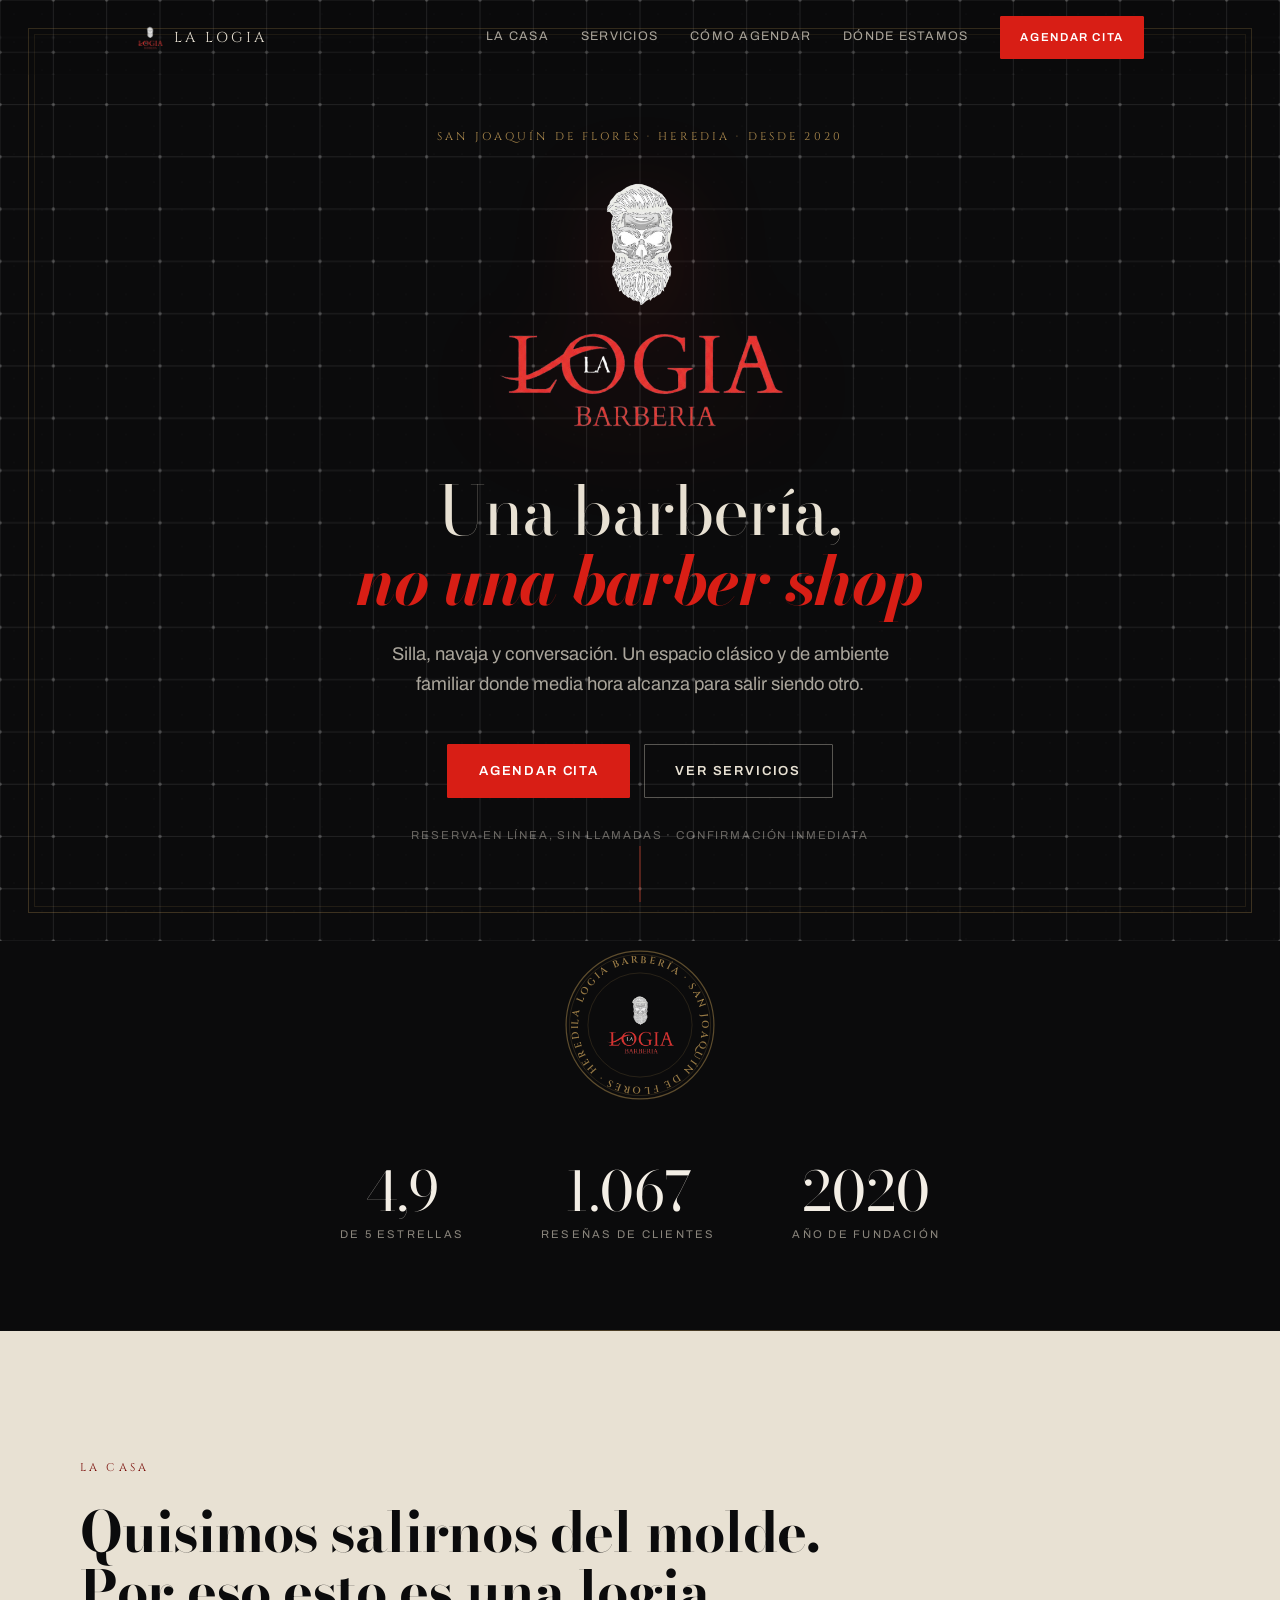
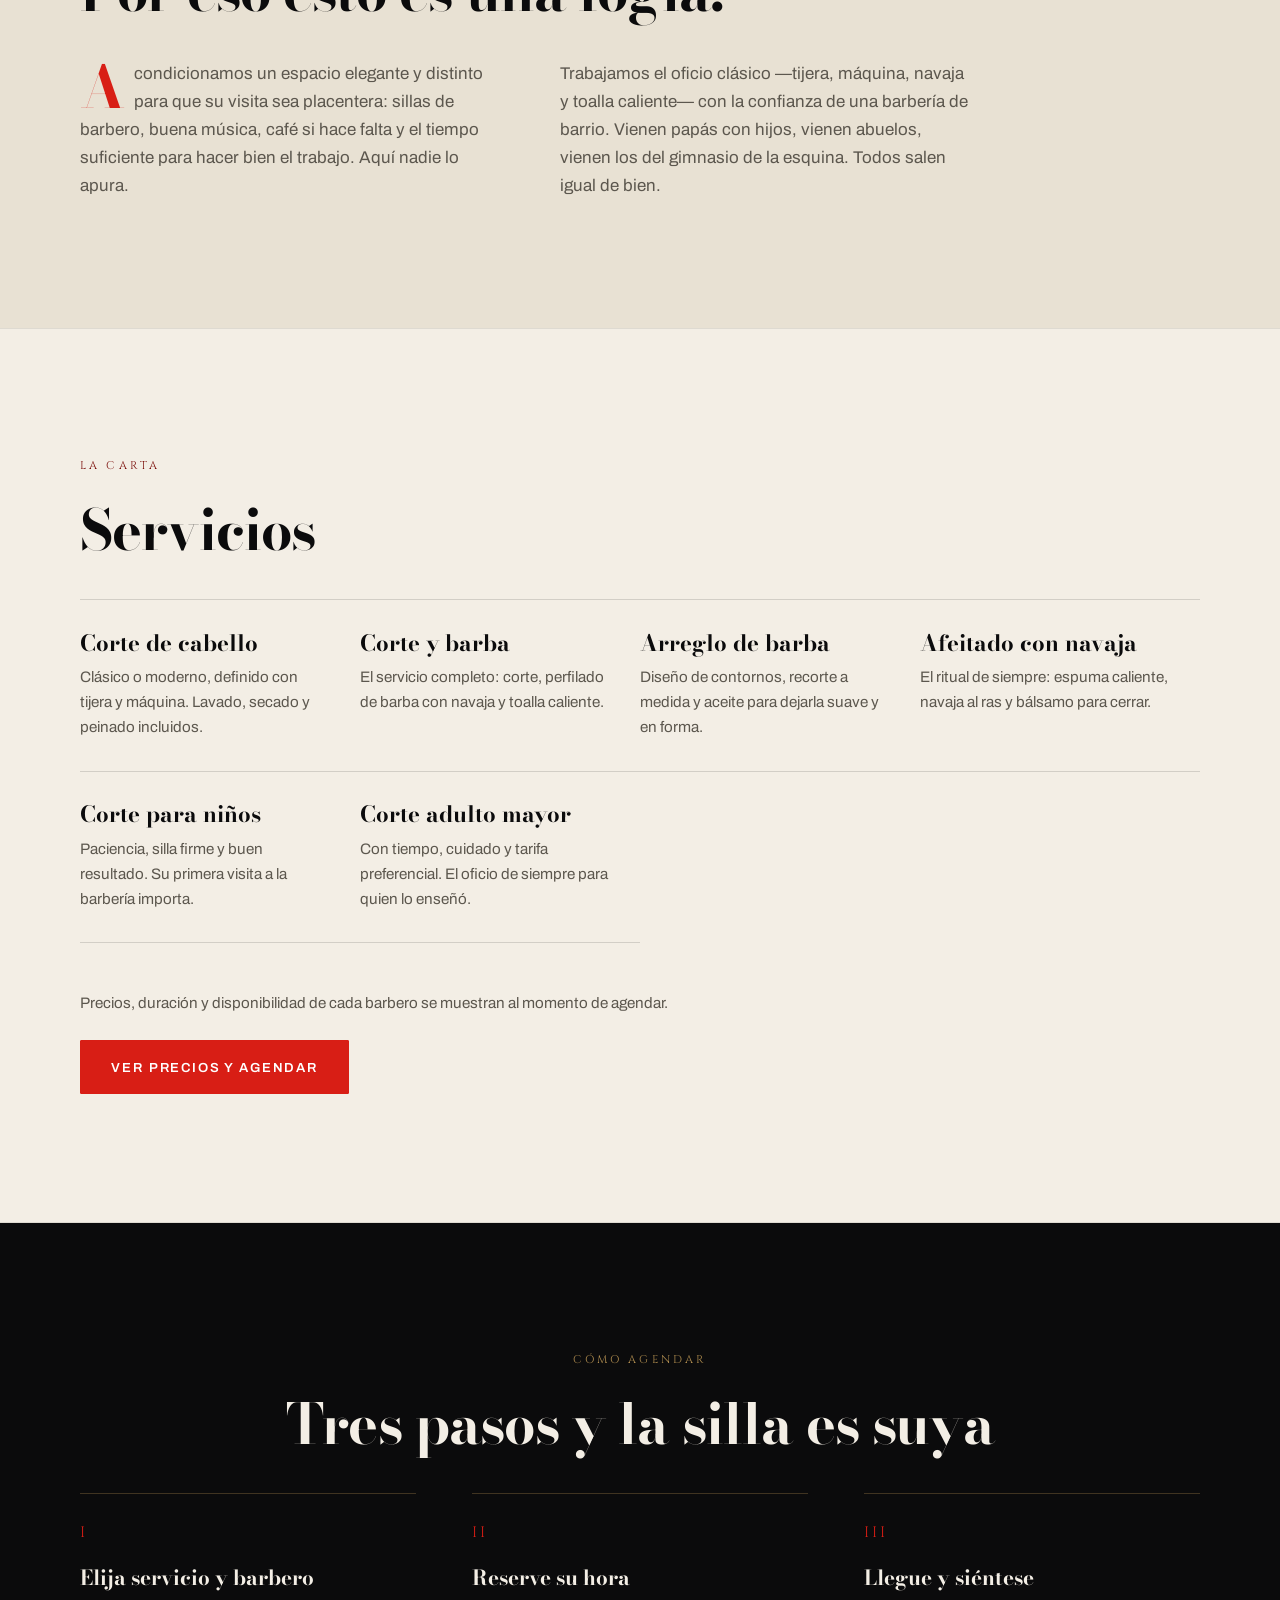
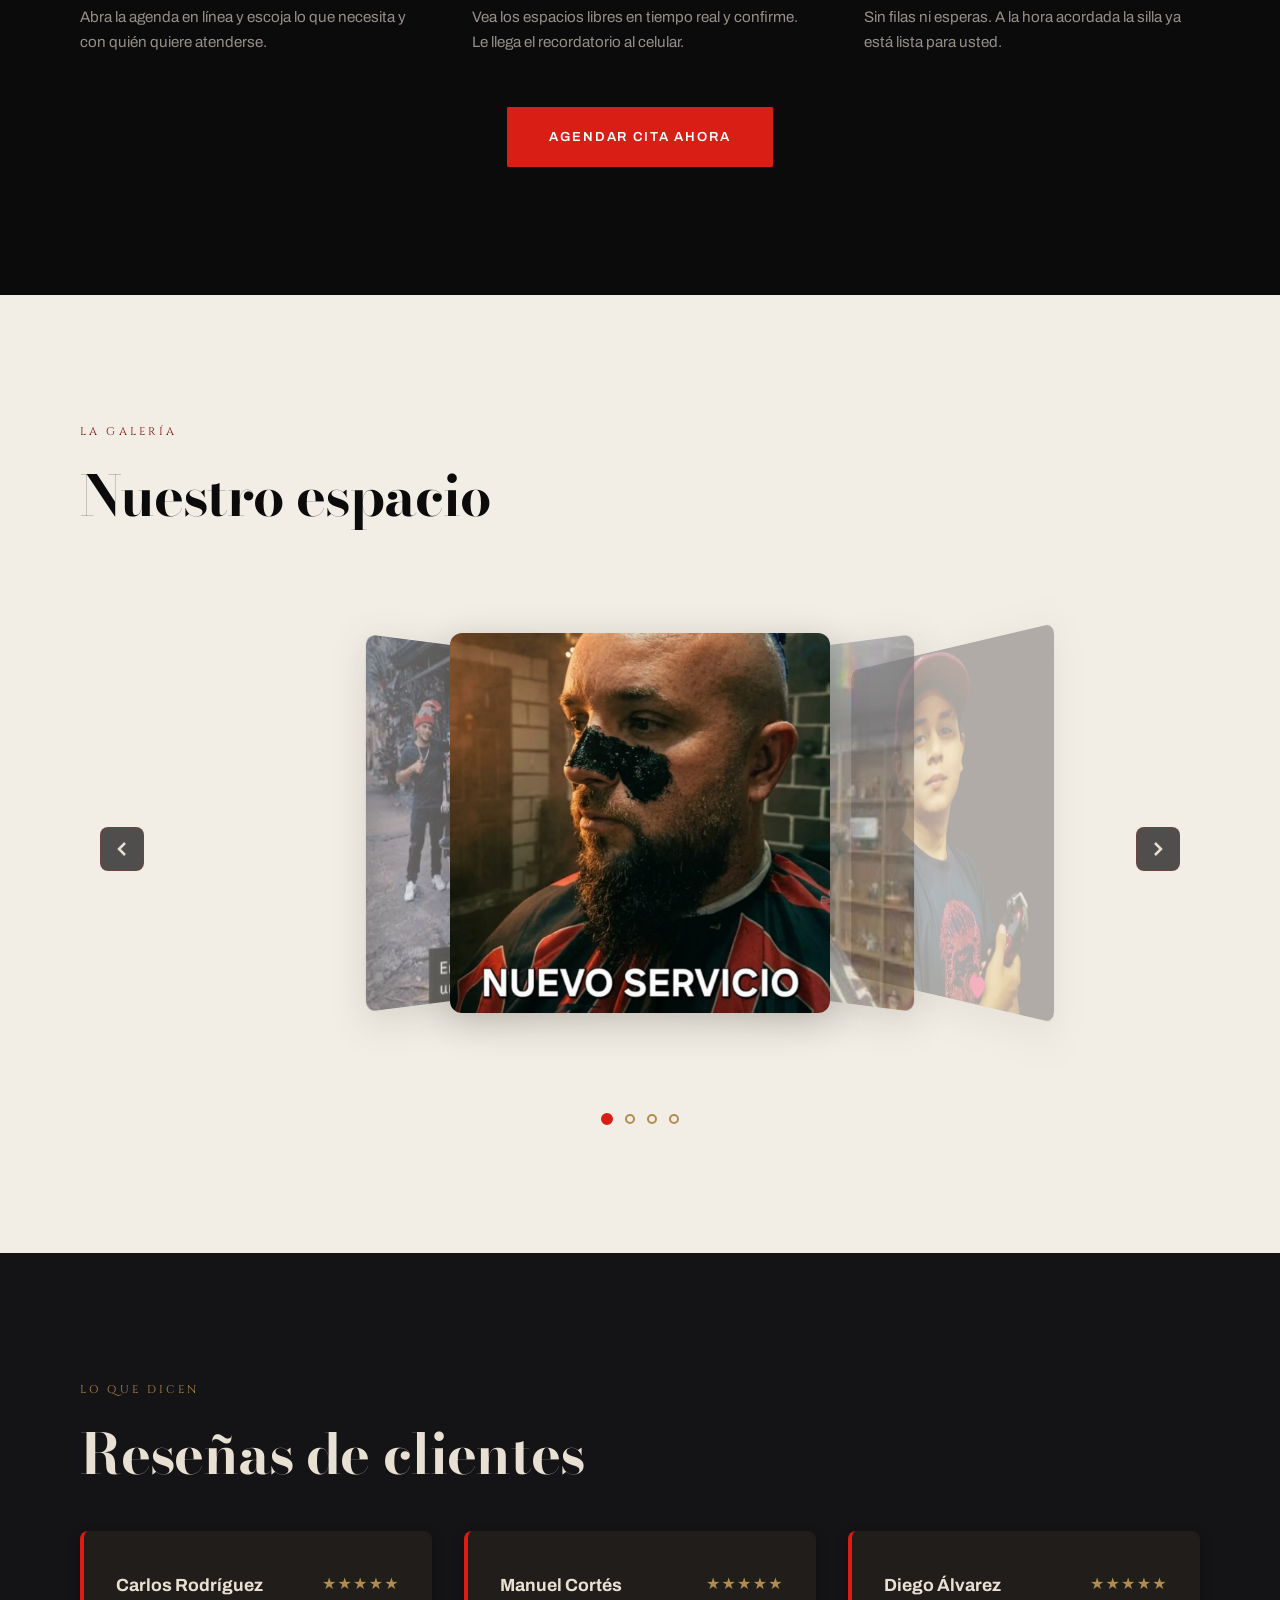
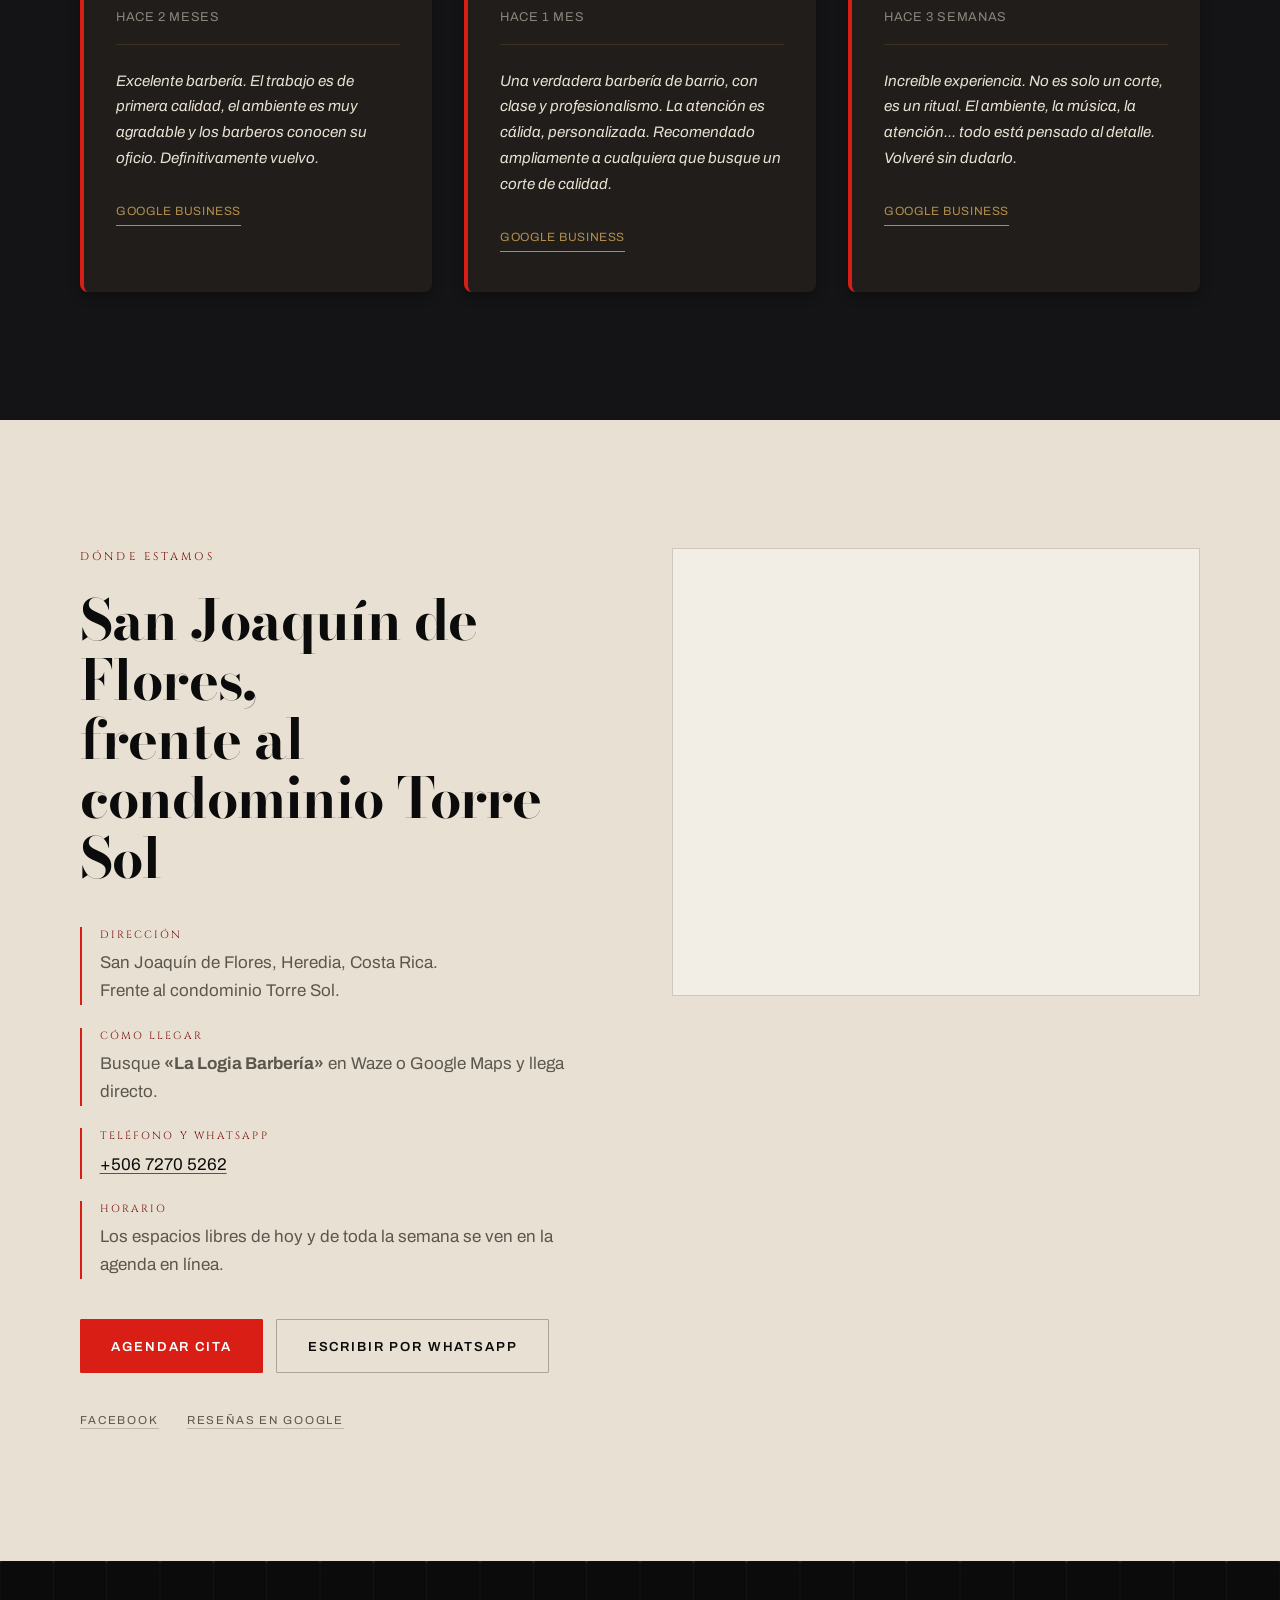
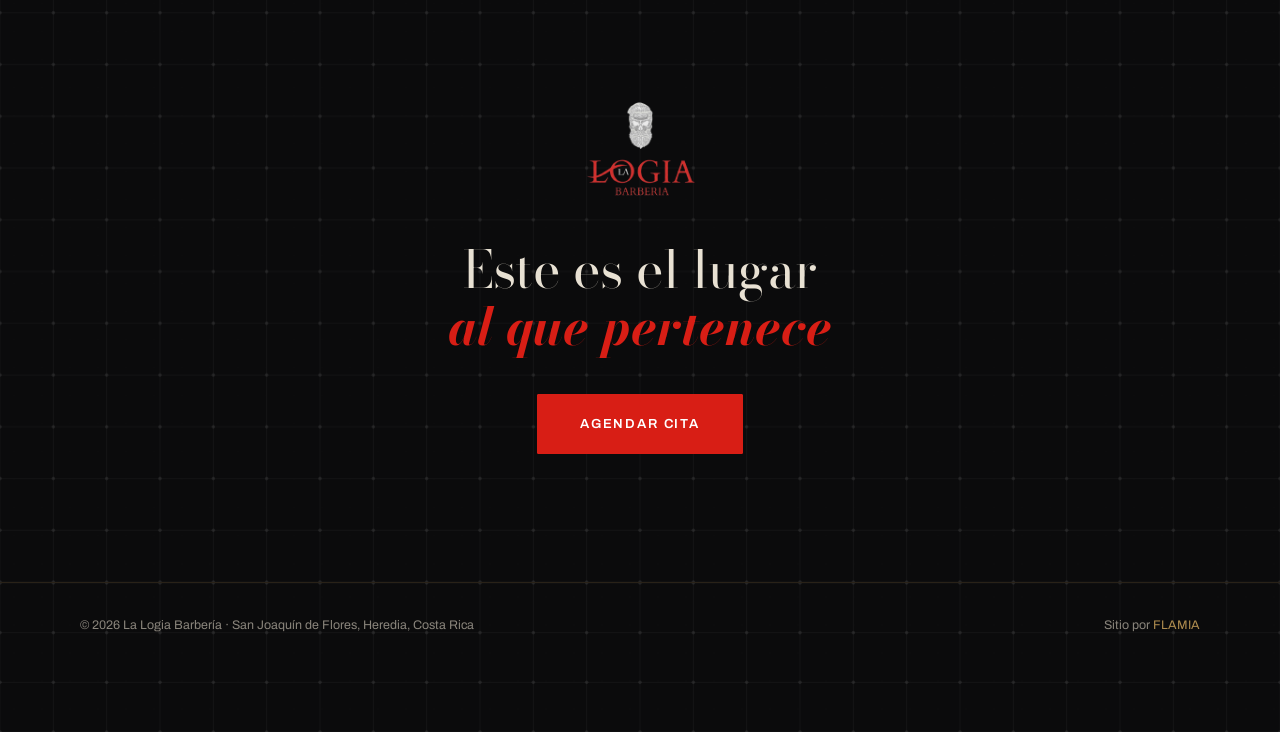
==== commit 133b437c: "feat: actualizar logo La Logia con nuevo branding (calavera+texto rojo) - Reemplaza logo-la-logia.pn" ====
--- a/index.html
+++ b/index.html
@@ -60,7 +60,7 @@
     <p class="cejilla reveal">San Joaquín de Flores · Heredia · Desde 2020</p>
 
     <img class="portada__logo reveal" src="assets/img/logo-la-logia.png"
-         alt="Logo de La Logia Barbería - Barbería clásica en San Joaquín de Flores, Heredia desde 2020" width="684" height="849" fetchpriority="high" decoding="async">
+         alt="Logo de La Logia Barbería - Barbería clásica en San Joaquín de Flores, Heredia desde 2020" width="527" height="474" fetchpriority="high" decoding="async">
 
     <h1 class="portada__titulo reveal">
       Una barbería,<br><em>no una barber shop</em>
@@ -381,8 +381,20 @@
   },
   "sameAs": [
     "https://www.facebook.com/LaLogiaBarberia2020/",
+    "https://www.google.com/search?q=lalogiabarberia",
     "https://book.weibook.co/la-logia-barberia"
   ],
+  "contactPoint": {
+    "@type": "ContactPoint",
+    "contactType": "Customer Service",
+    "telephone": "+506 7270 5262",
+    "areaServed": "CR"
+  },
+  "geo": {
+    "@type": "GeoCoordinates",
+    "latitude": "10.0356",
+    "longitude": "-84.1511"
+  },
   "potentialAction": {
     "@type": "ReserveAction",
     "target": {
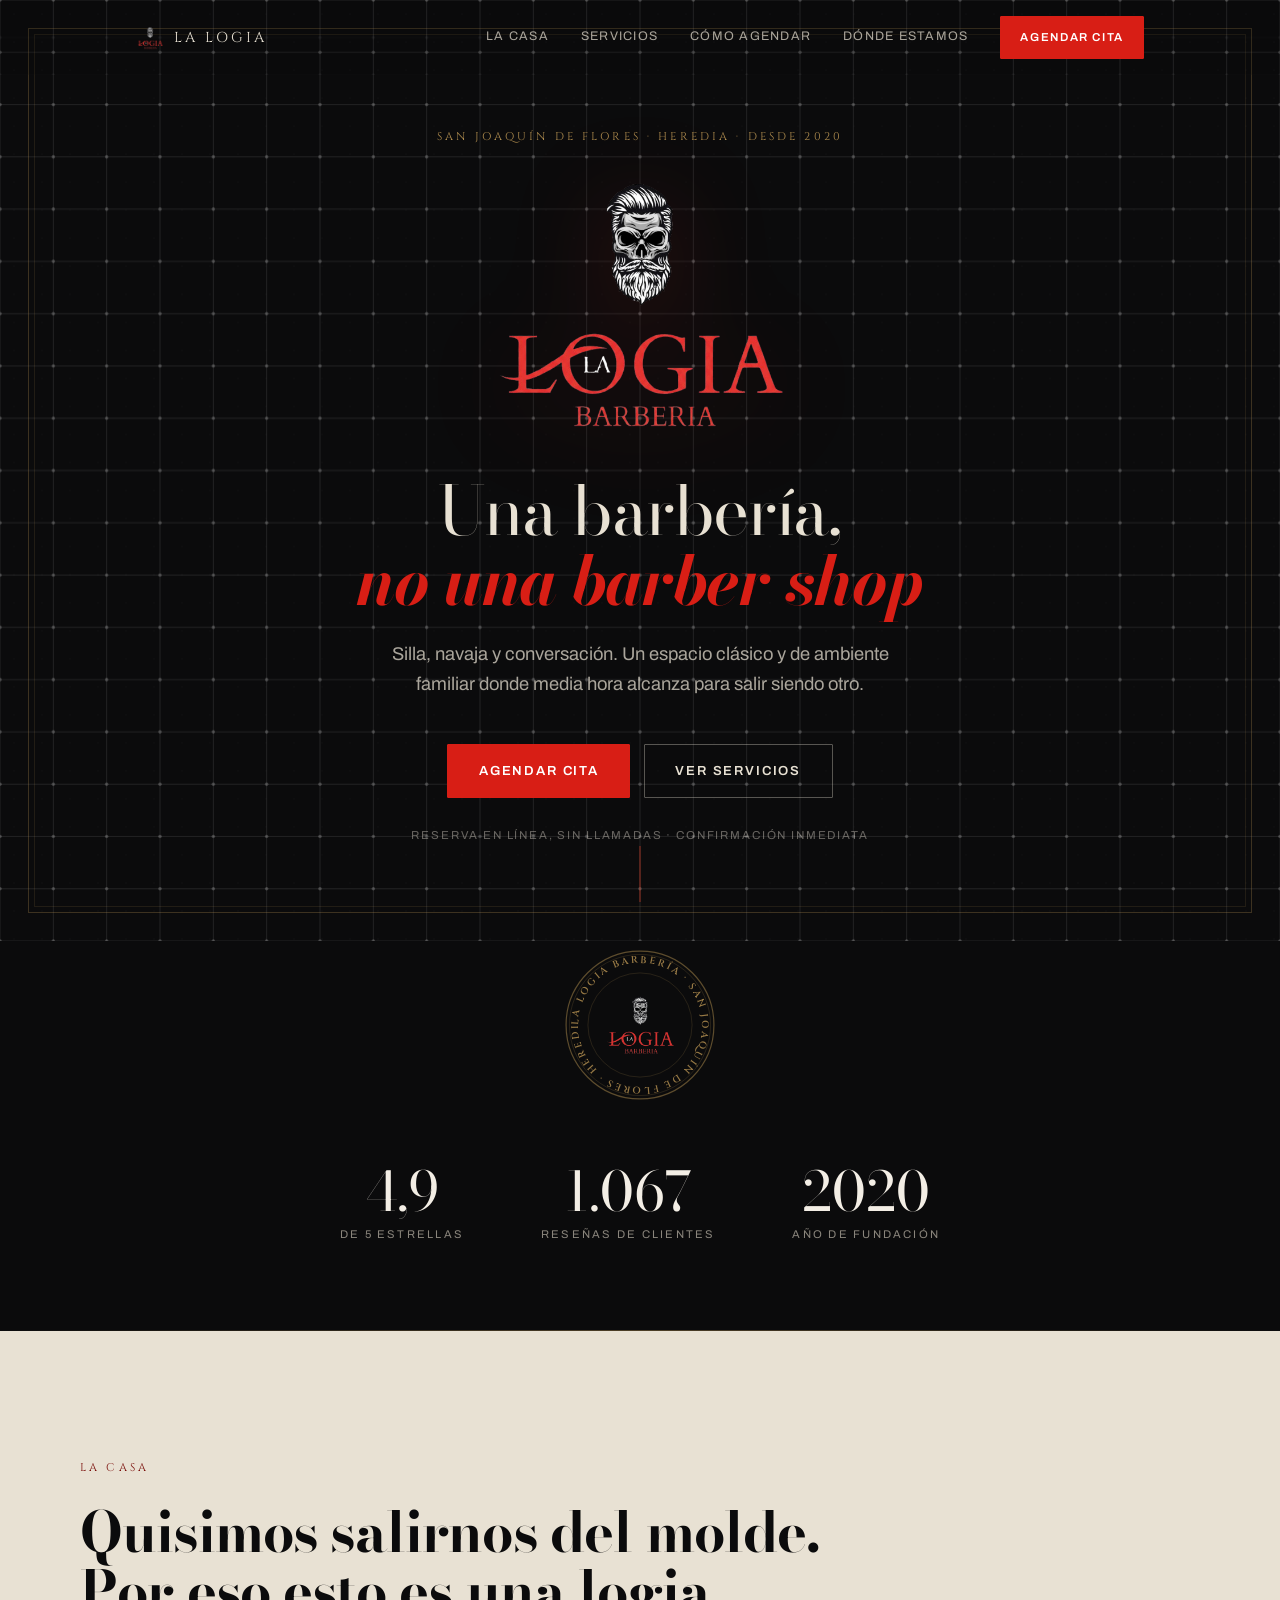
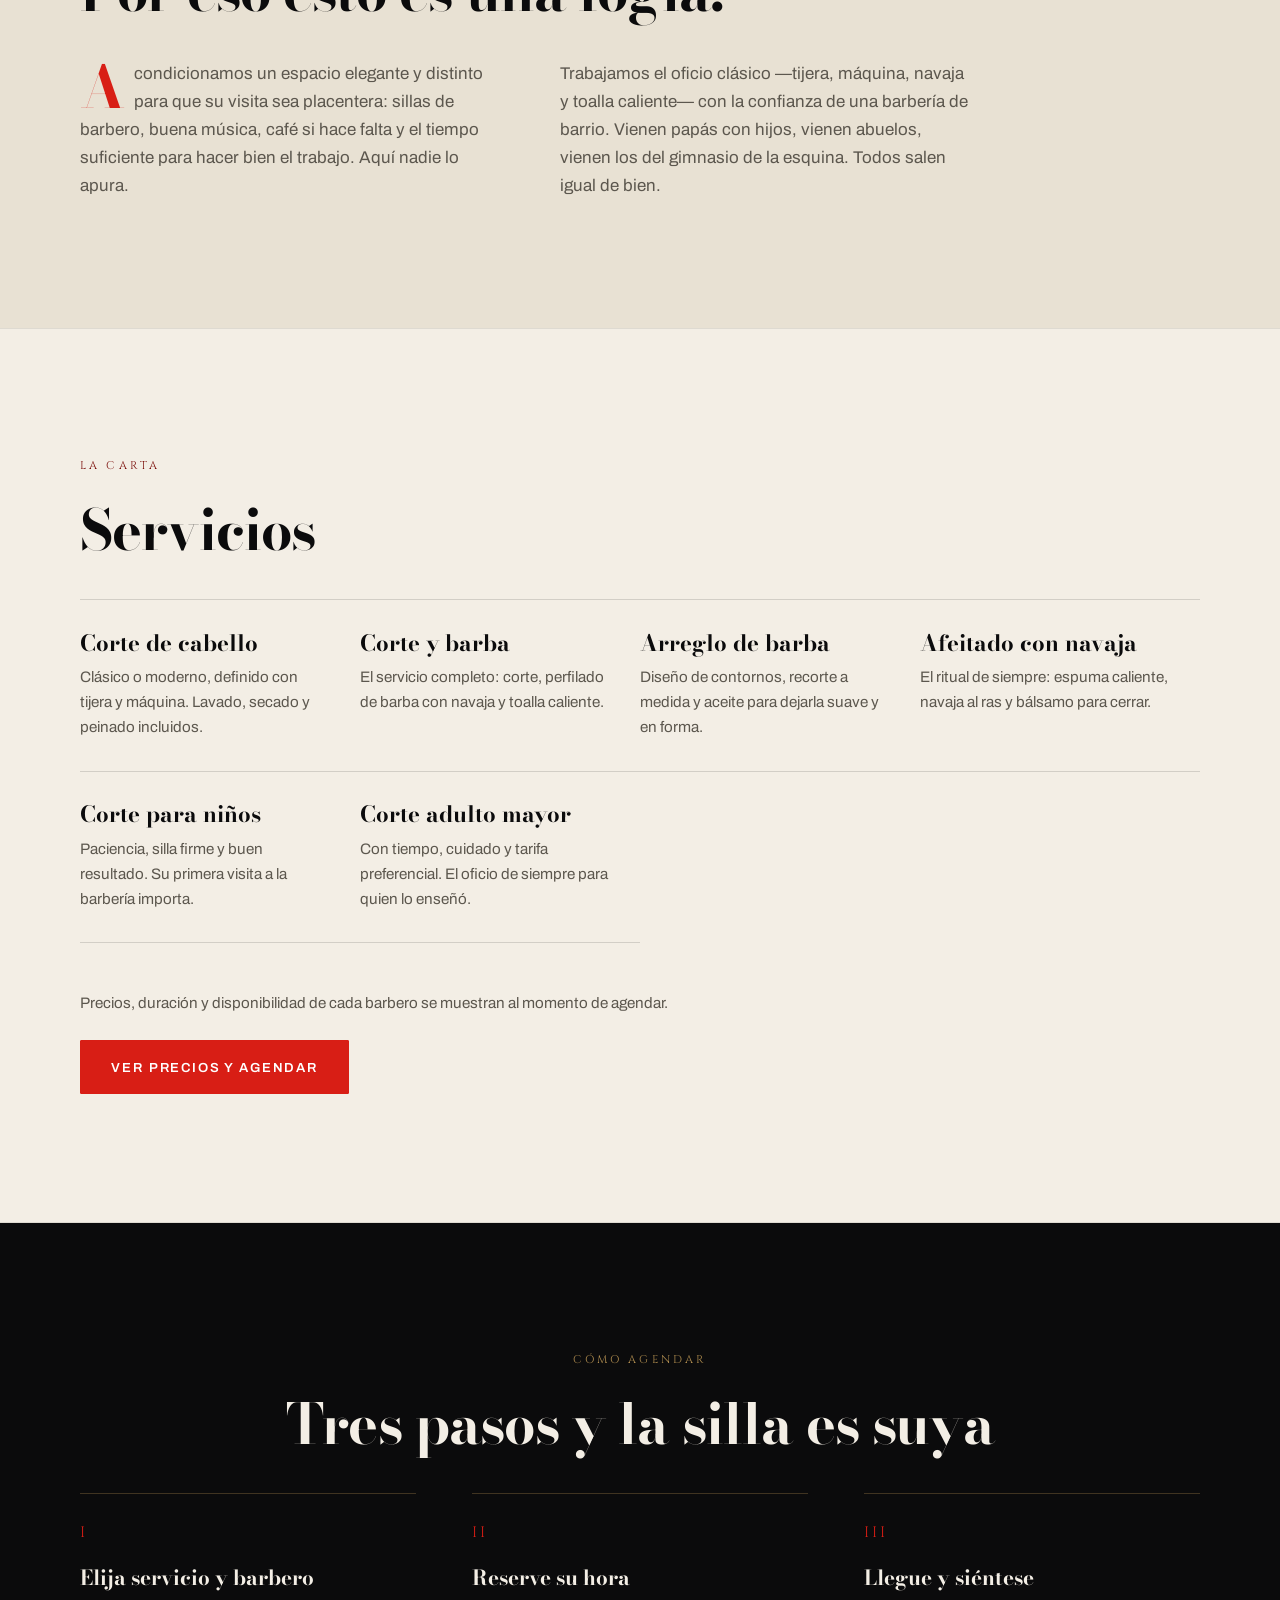
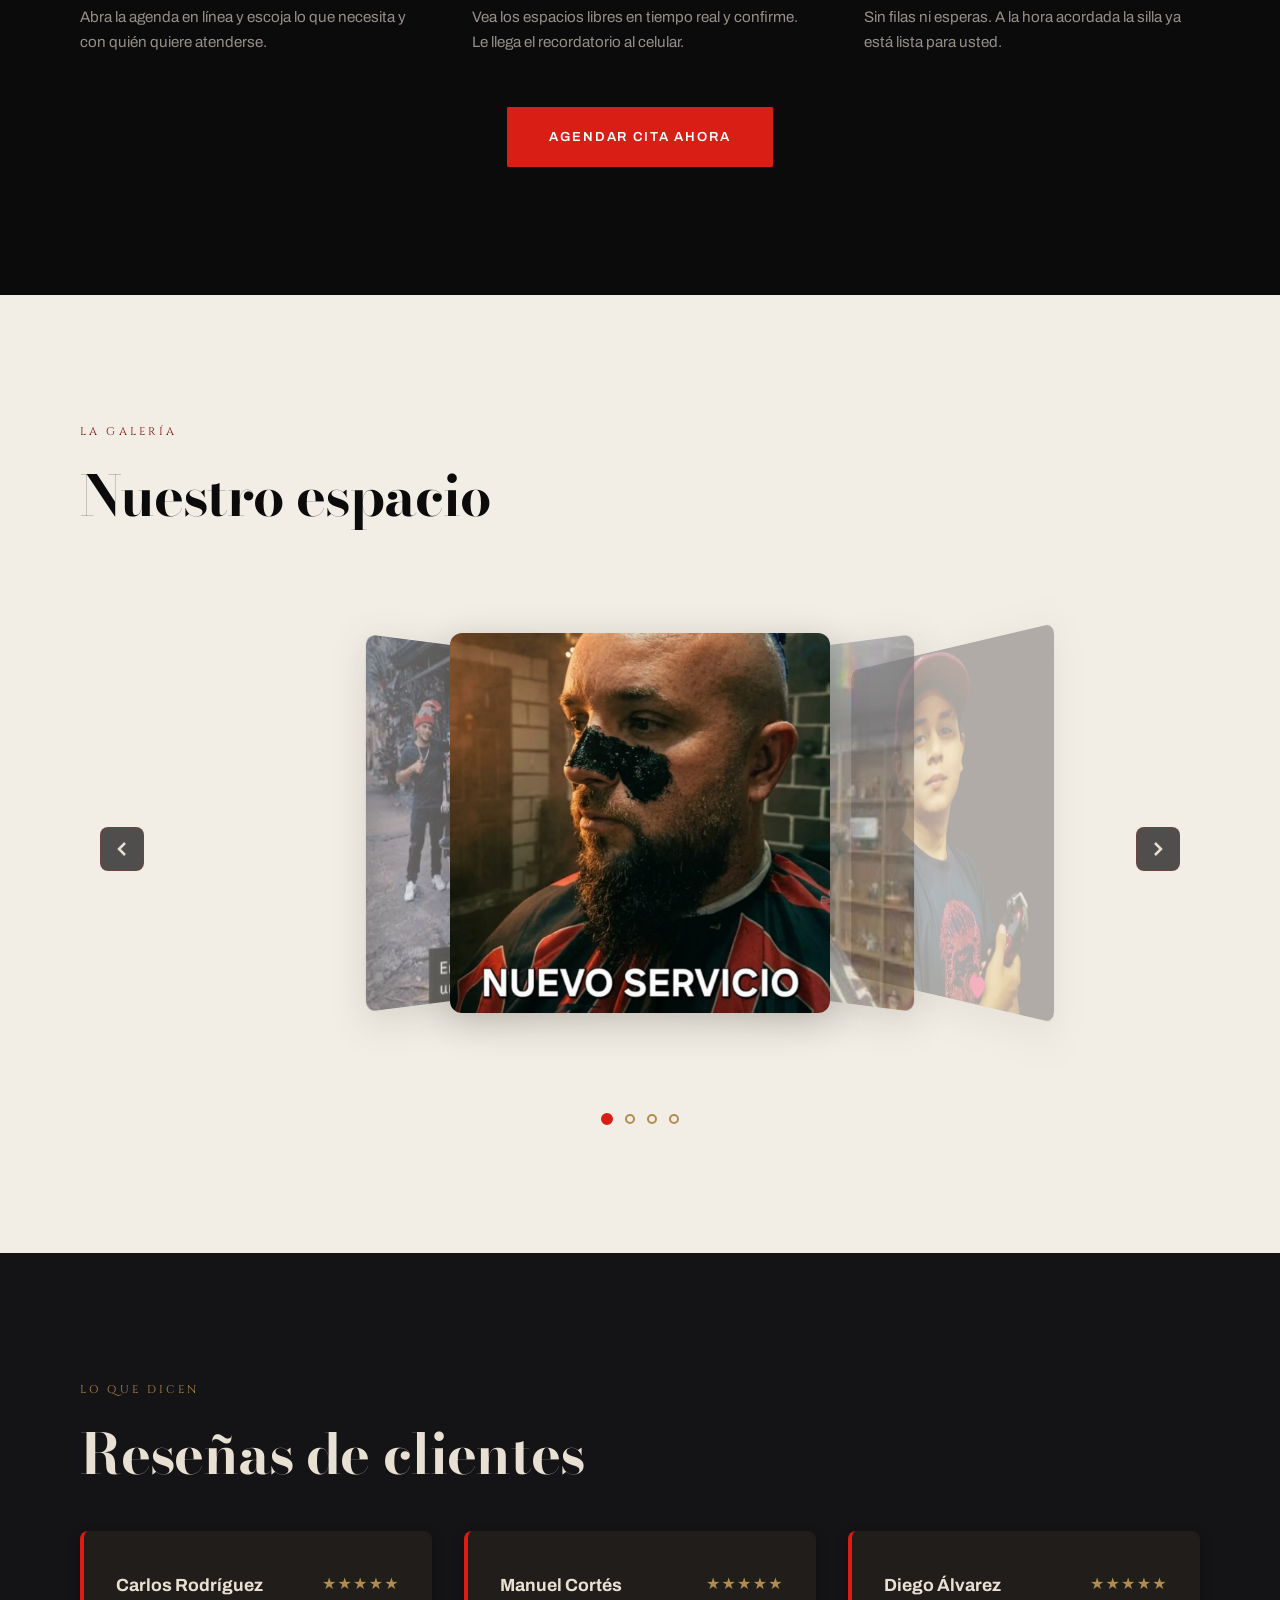
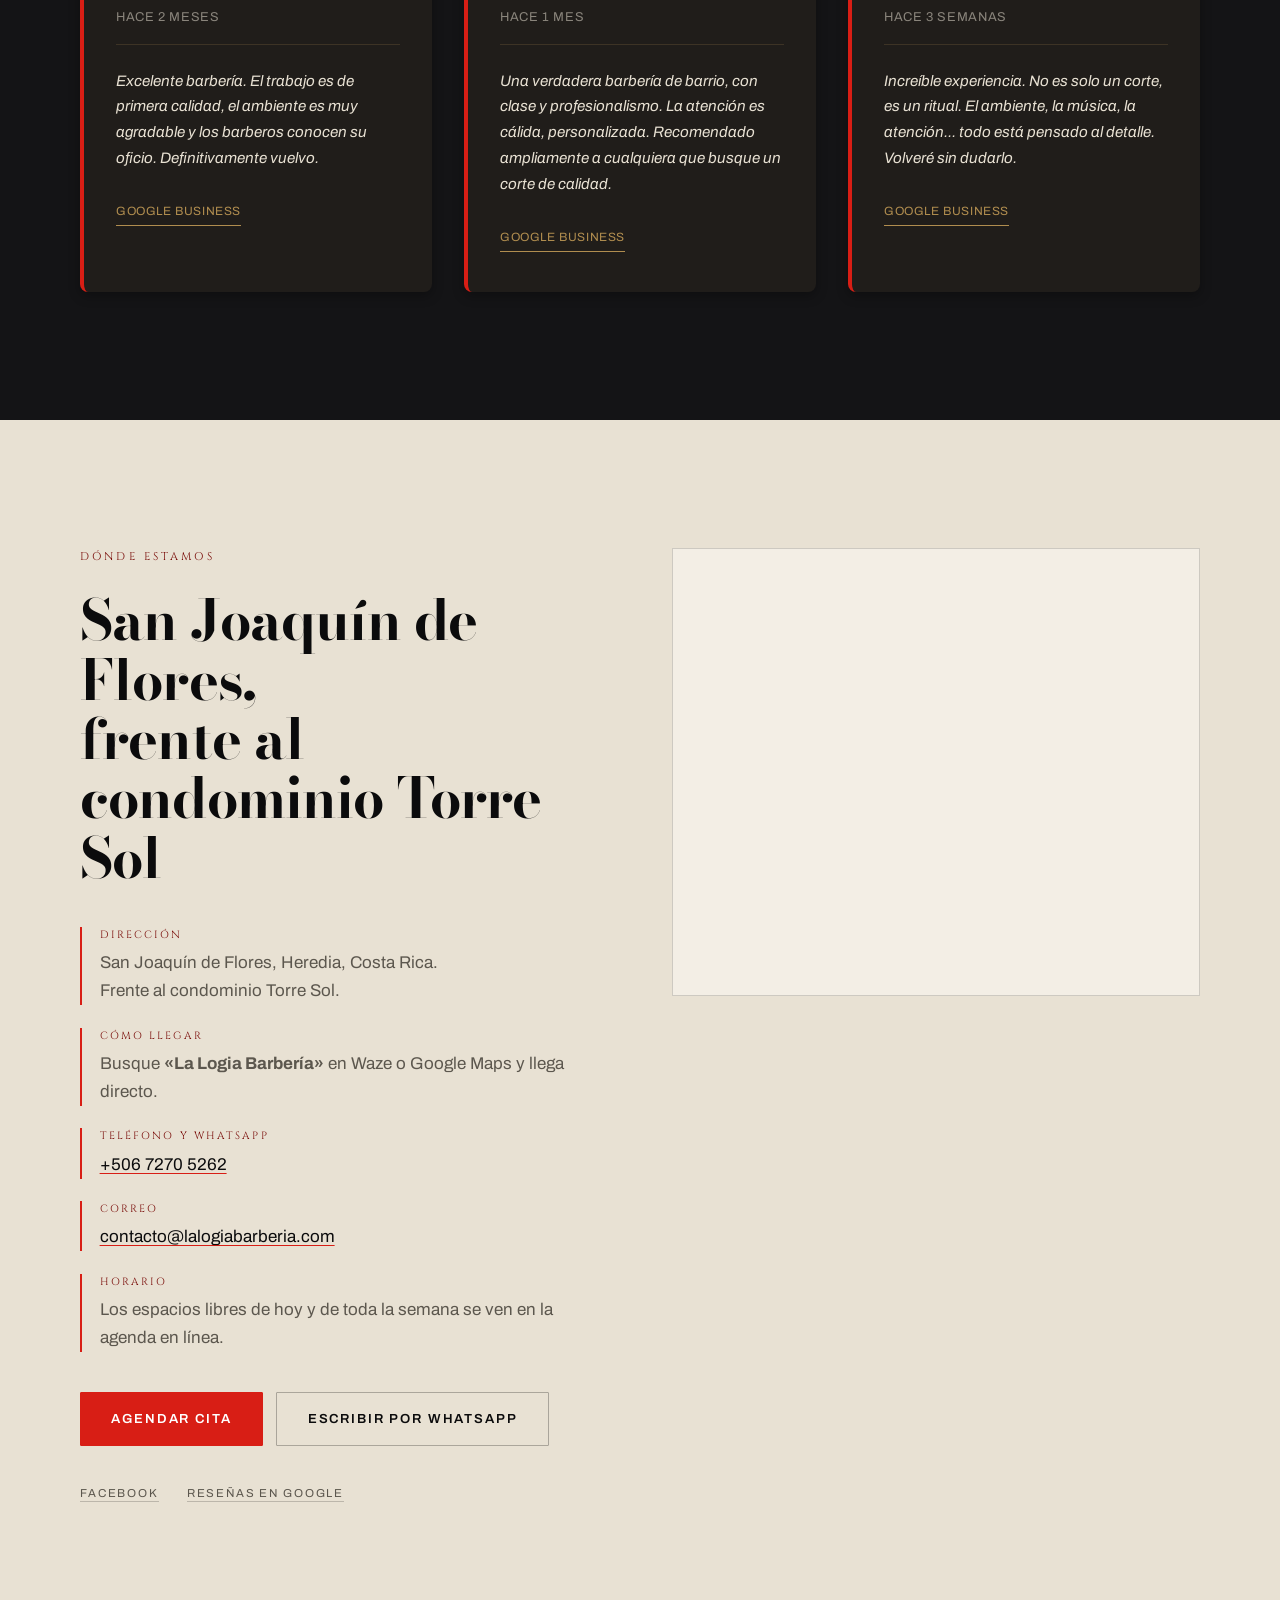
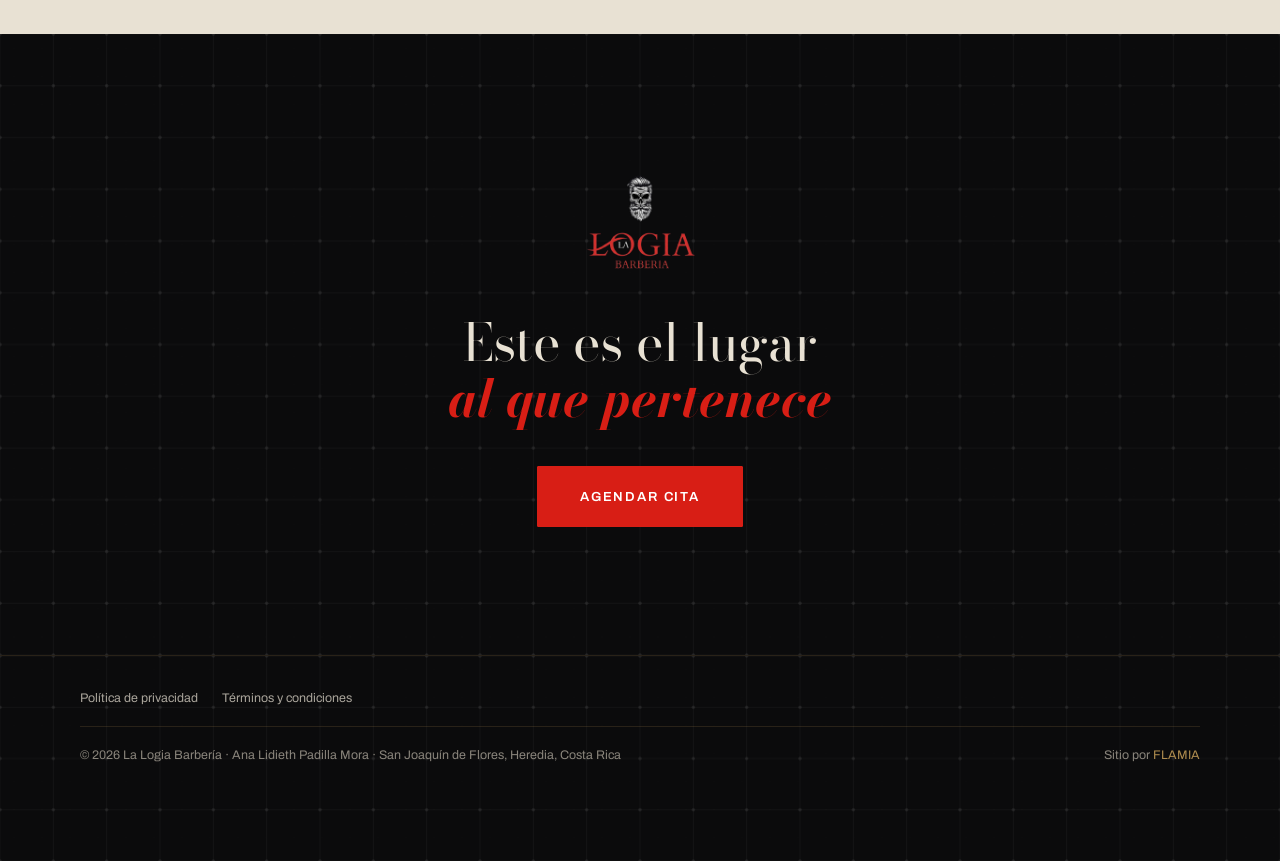
==== commit a03138aa: "Agrega politica de privacidad y terminos, y datos de la propietaria Meta pide una politica de privac" ====
--- a/index.html
+++ b/index.html
@@ -307,6 +307,10 @@
           <dd><a href="tel:+50672705262">+506 7270 5262</a></dd>
         </div>
         <div>
+          <dt>Correo</dt>
+          <dd><a href="mailto:contacto@lalogiabarberia.com">contacto@lalogiabarberia.com</a></dd>
+        </div>
+        <div>
           <dt>Horario</dt>
           <!-- Al confirmar el horario con el cliente, reemplace esta línea por los días y horas reales
                y actualice también "openingHoursSpecification" en el JSON-LD del pie de página. -->
@@ -347,8 +351,12 @@
 
 <footer class="pie" id="pie-footer">
   <canvas id="kinetic-grid-canvas" class="pie__bg"></canvas>
+  <nav class="pie__legal" aria-label="Enlaces legales">
+    <a href="privacidad.html">Política de privacidad</a>
+    <a href="terminos.html">Términos y condiciones</a>
+  </nav>
   <div class="pie__in">
-    <p>© <span id="anio">2026</span> La Logia Barbería · San Joaquín de Flores, Heredia, Costa Rica</p>
+    <p>© <span id="anio">2026</span> La Logia Barbería · <span class="pie__razon">Ana Lidieth Padilla Mora</span> · San Joaquín de Flores, Heredia, Costa Rica</p>
     <p class="pie__credito">Sitio por <a href="https://www.flamiagroup.com" target="_blank" rel="noopener">FLAMIA</a></p>
   </div>
 </footer>
@@ -364,11 +372,13 @@
   "@type": "HairSalon",
   "@id": "https://lalogiabarberia.com/#barberia",
   "name": "La Logia Barbería",
+  "legalName": "Ana Lidieth Padilla Mora",
   "description": "Barbería clásica de ambiente familiar en San Joaquín de Flores, Heredia, Costa Rica.",
   "url": "https://lalogiabarberia.com/",
   "logo": "https://lalogiabarberia.com/assets/img/logo-512.png",
   "image": "https://lalogiabarberia.com/assets/img/og-la-logia.jpg",
   "telephone": "+506 7270 5262",
+  "email": "contacto@lalogiabarberia.com",
   "priceRange": "$",
   "foundingDate": "2020",
   "currenciesAccepted": "CRC",
@@ -388,6 +398,7 @@
     "@type": "ContactPoint",
     "contactType": "Customer Service",
     "telephone": "+506 7270 5262",
+    "email": "contacto@lalogiabarberia.com",
     "areaServed": "CR"
   },
   "geo": {
--- a/assets/css/logia.css
+++ b/assets/css/logia.css
@@ -682,6 +682,47 @@
   .resena__encabezado{ flex-direction:column; }
 }
 
+/* ── páginas legales ──────────────────────────────────────────────────── */
+
+.legal{
+  background:var(--hueso);
+  padding:calc(var(--aire) + 4rem) var(--gutter) var(--aire);
+}
+.legal__in{ max-width:46rem; margin-inline:auto; }
+
+.legal__titulo{
+  font-family:var(--display); font-weight:900;
+  font-size:clamp(2.1rem,1.4rem + 3vw,3.4rem);
+  line-height:1.05; letter-spacing:-.01em;
+  margin:.4rem 0 .75rem;
+}
+.legal__fecha{
+  margin:0 0 3rem; color:var(--humo);
+  font-size:.72rem; letter-spacing:.18em; text-transform:uppercase;
+}
+
+.legal h2{
+  font-family:var(--lapida); font-weight:600;
+  font-size:1.02rem; letter-spacing:.14em; text-transform:uppercase;
+  color:var(--rojo-hondo);
+  margin:3rem 0 .9rem; padding-top:1.4rem;
+  border-top:1px solid rgba(11,11,12,.14);
+}
+.legal h3{
+  font-family:var(--display); font-weight:700;
+  font-size:1.2rem; line-height:1.2; margin:1.8rem 0 .5rem;
+}
+.legal p,
+.legal li{ color:var(--humo-osc); }
+.legal p{ margin:0 0 1rem; }
+.legal ul{ margin:0 0 1rem; padding-left:1.15rem; }
+.legal li{ margin-bottom:.5rem; }
+.legal strong{ color:var(--tinta); font-weight:600; }
+.legal a{ color:var(--rojo-hondo); text-decoration:underline; text-underline-offset:2px; }
+.legal a:hover{ color:var(--rojo); }
+
+.legal__vuelta{ margin-top:3.5rem; }
+
 /* ── pie ──────────────────────────────────────────────────────────────── */
 
 .pie{
@@ -706,6 +747,17 @@
 .pie p{ margin:0; }
 .pie a{ color:var(--laton); text-decoration:none; }
 .pie a:hover{ text-decoration:underline; }
+
+.pie__legal{
+  position:relative; z-index:1;
+  max-width:var(--ancho); margin:0 auto 1.1rem;
+  padding-bottom:1.1rem;
+  border-bottom:1px solid rgba(176,141,79,.18);
+  display:flex; flex-wrap:wrap; align-items:center; gap:.5rem 1.5rem;
+}
+.pie__legal a{ color:rgba(232,225,211,.72); }
+.pie__legal a:hover{ color:var(--laton); }
+.pie__razon{ color:var(--humo); }
 
 /* ── barra de reserva en móvil ────────────────────────────────────────── */
 
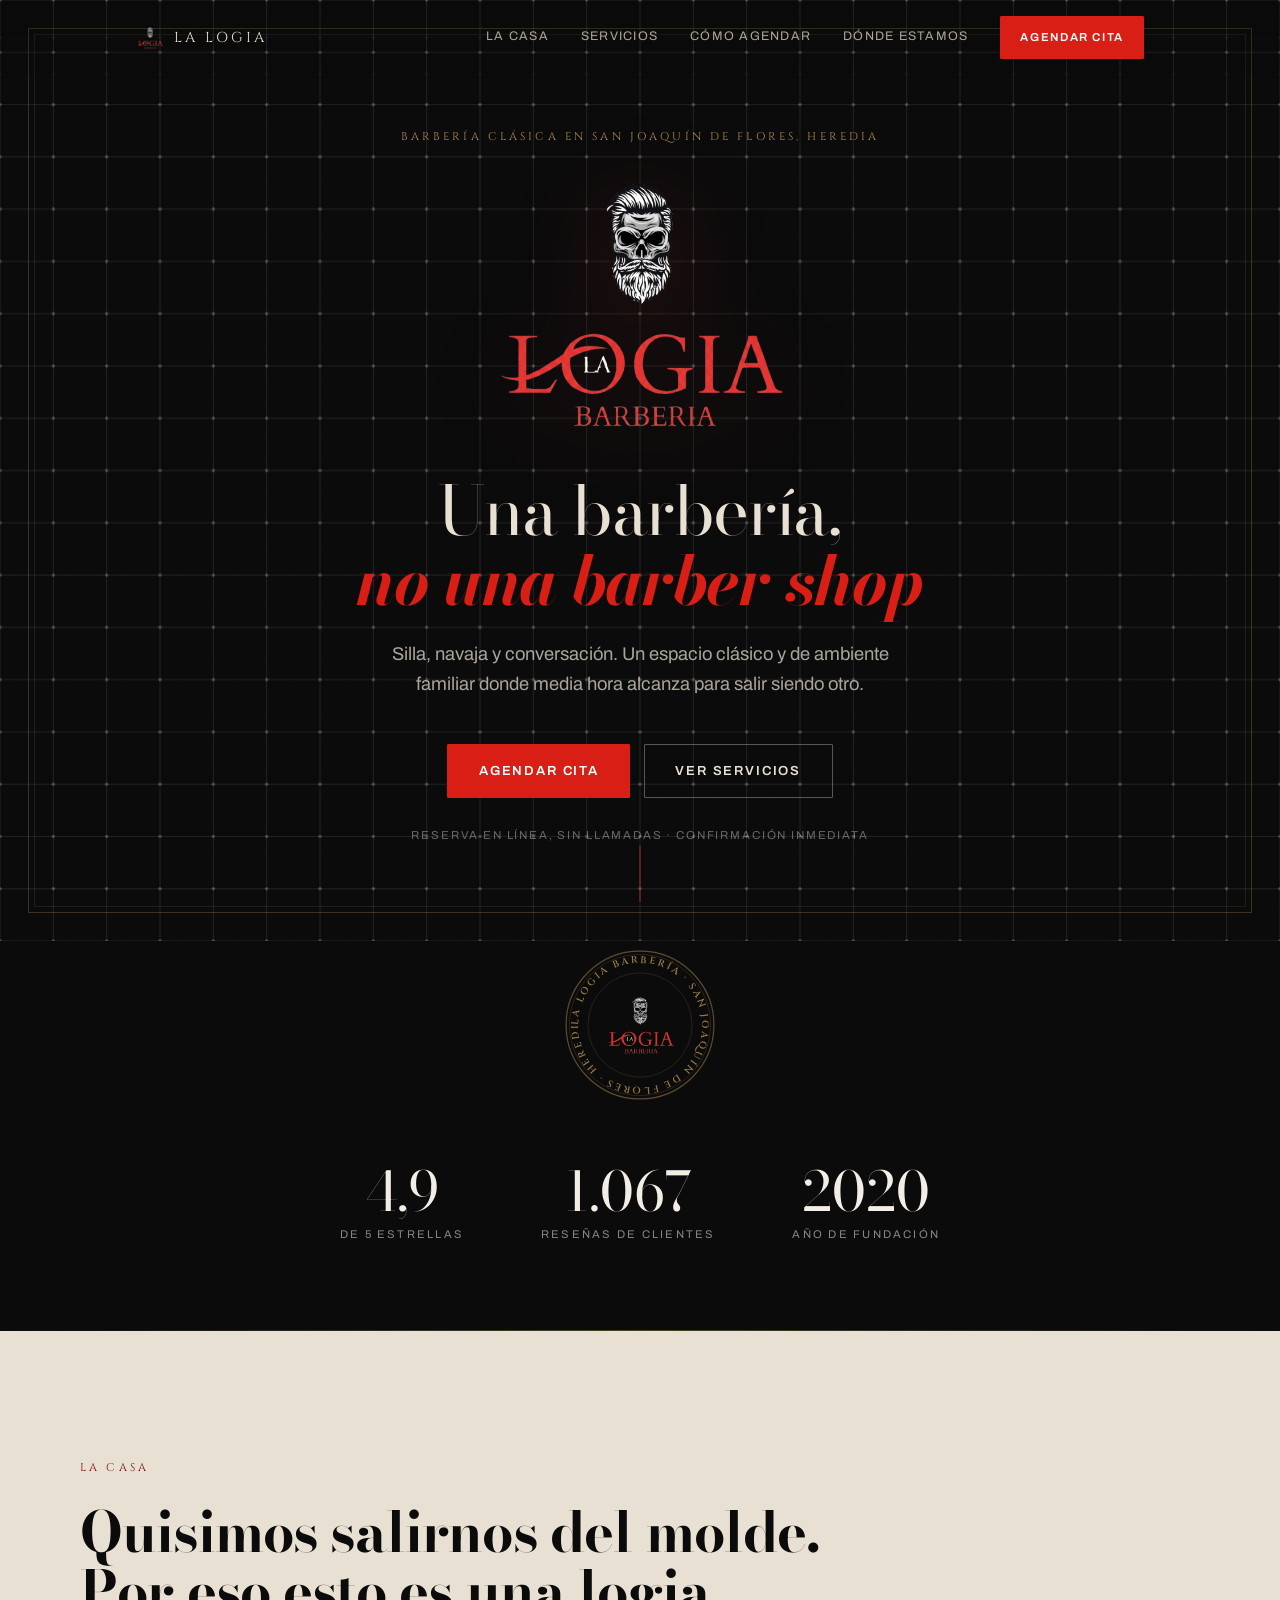
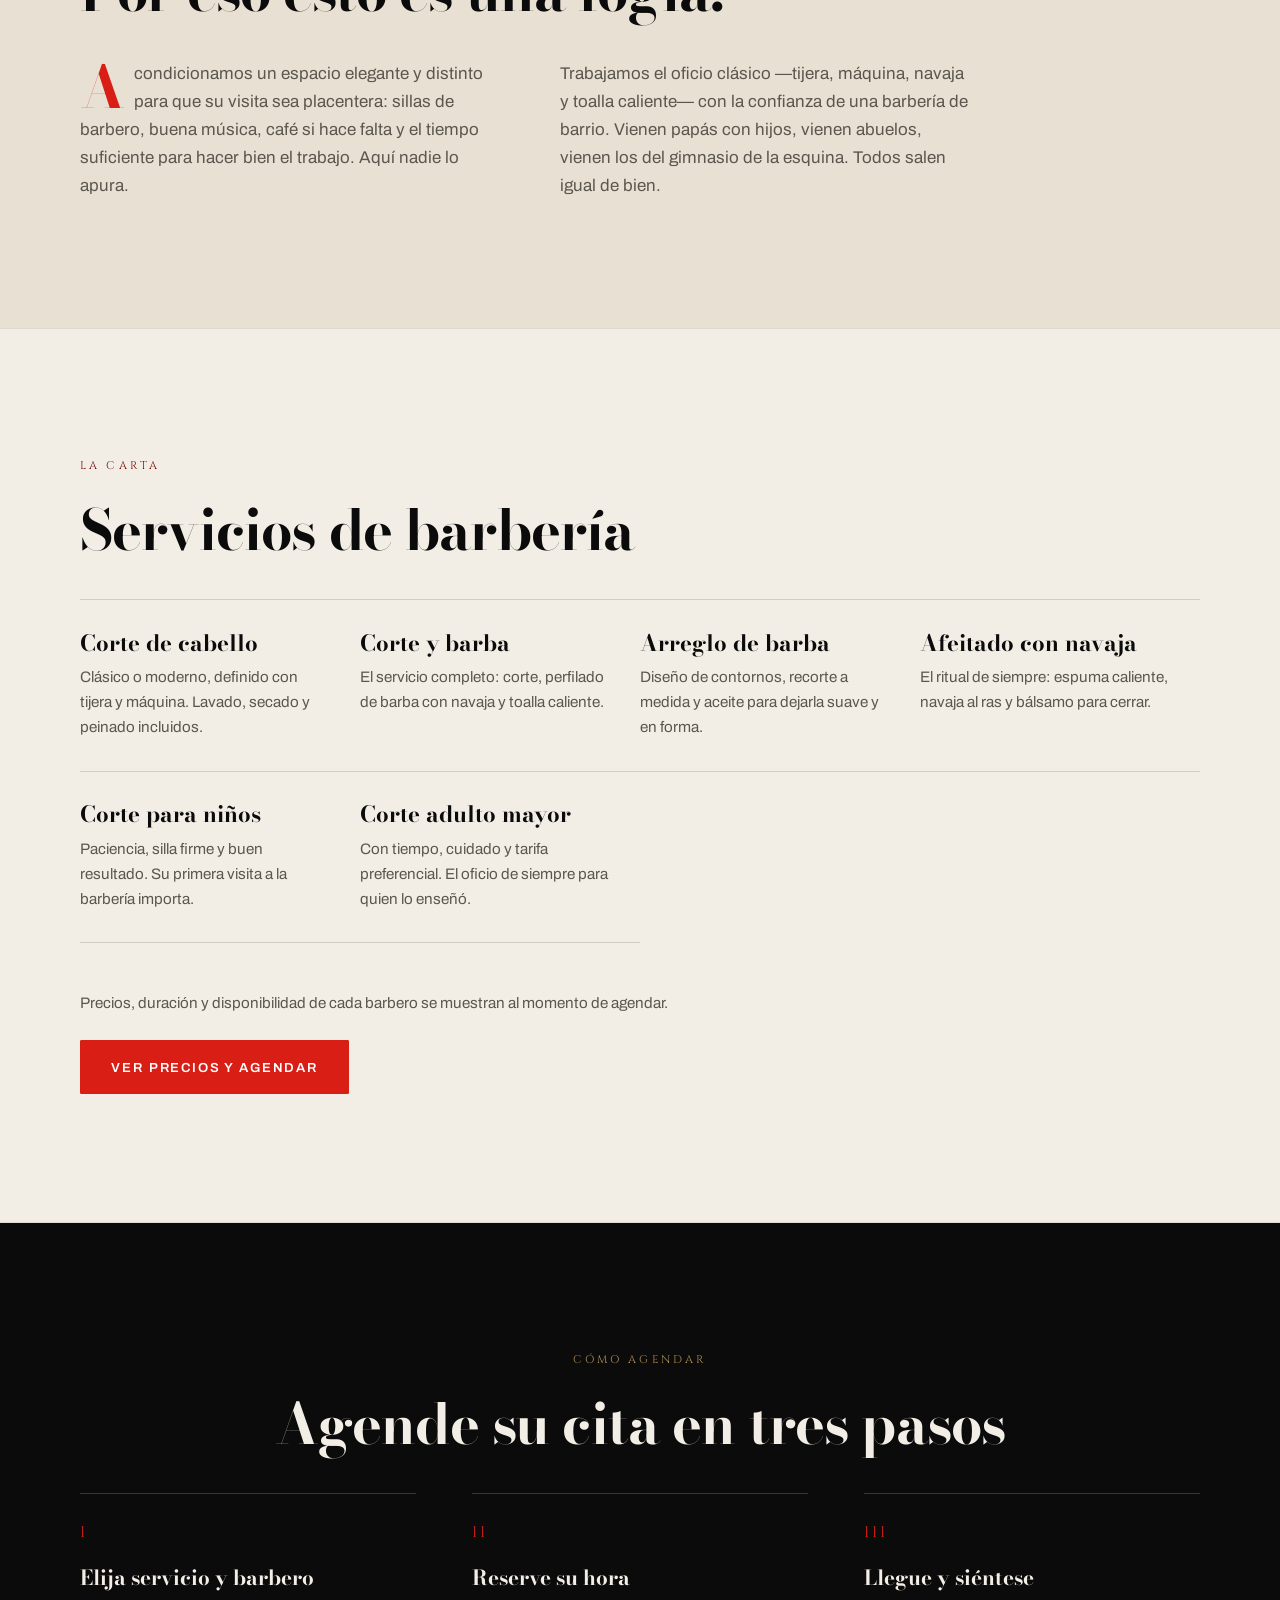
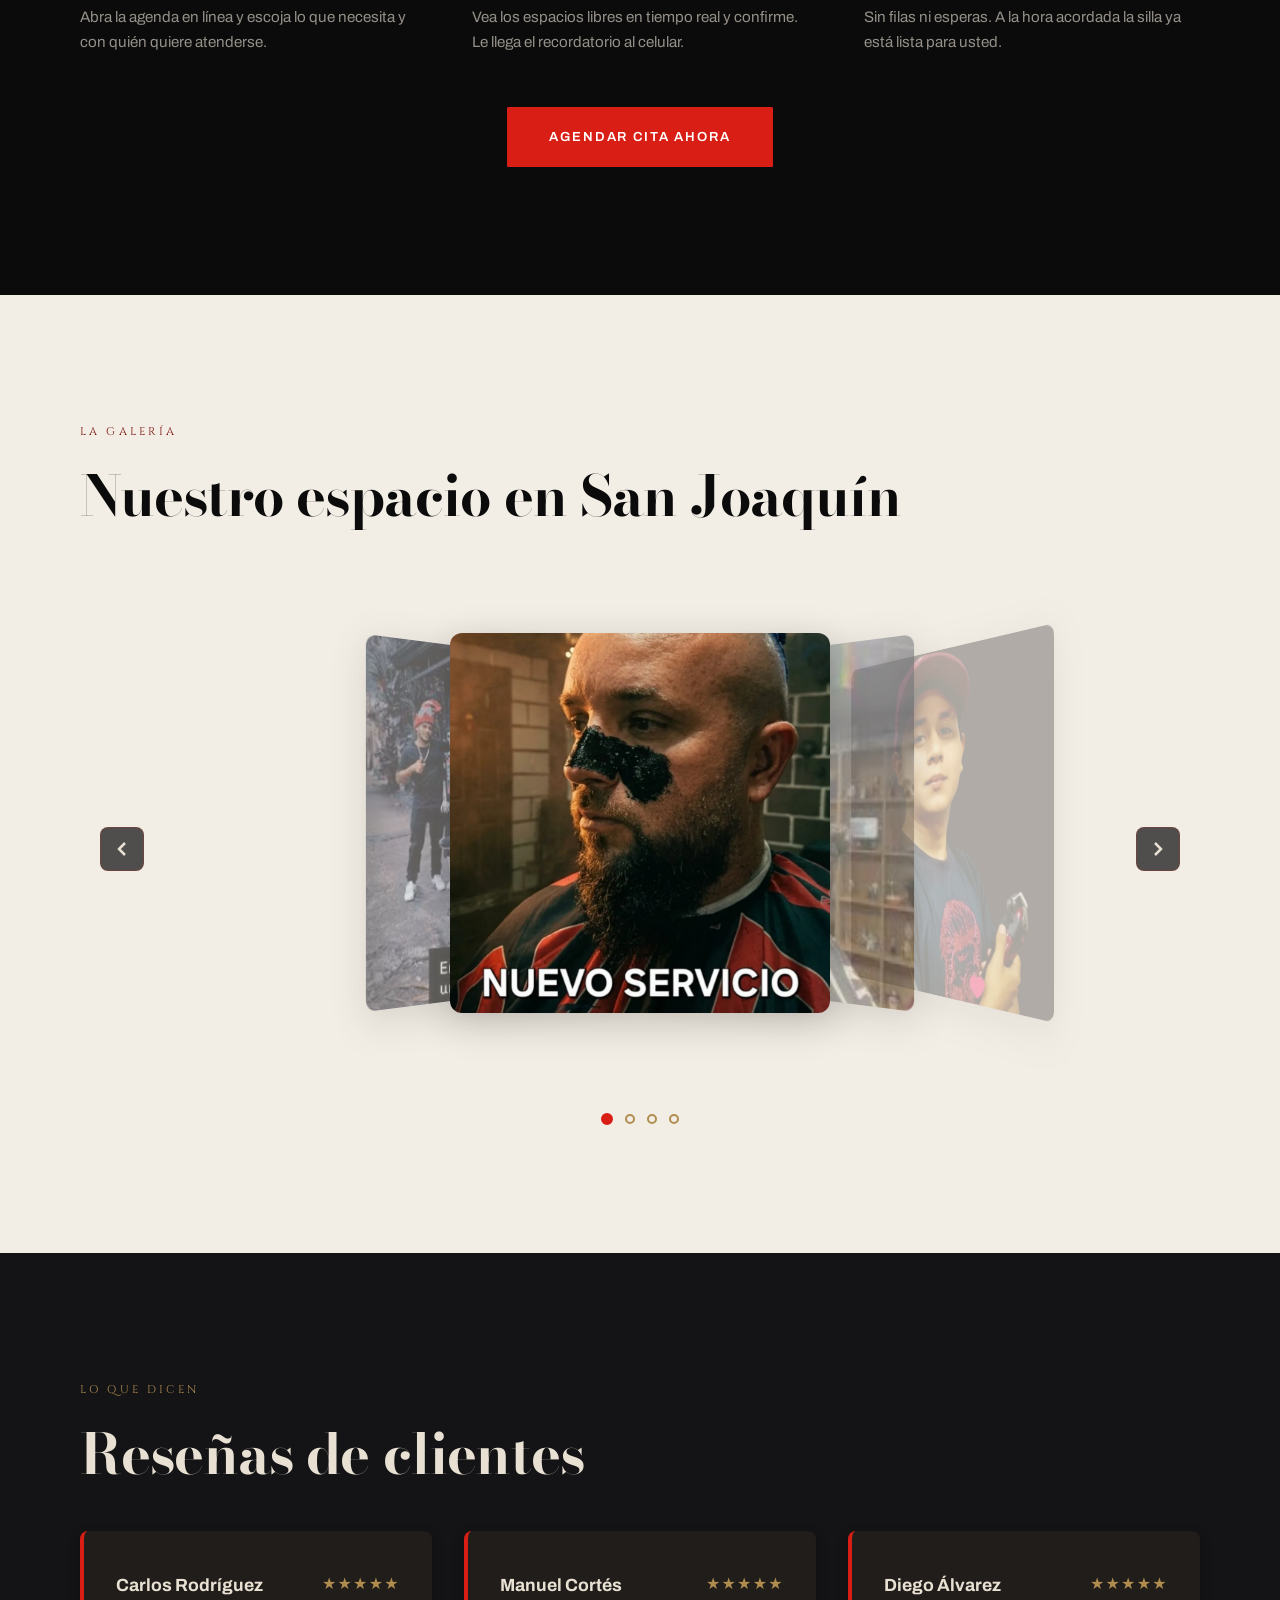
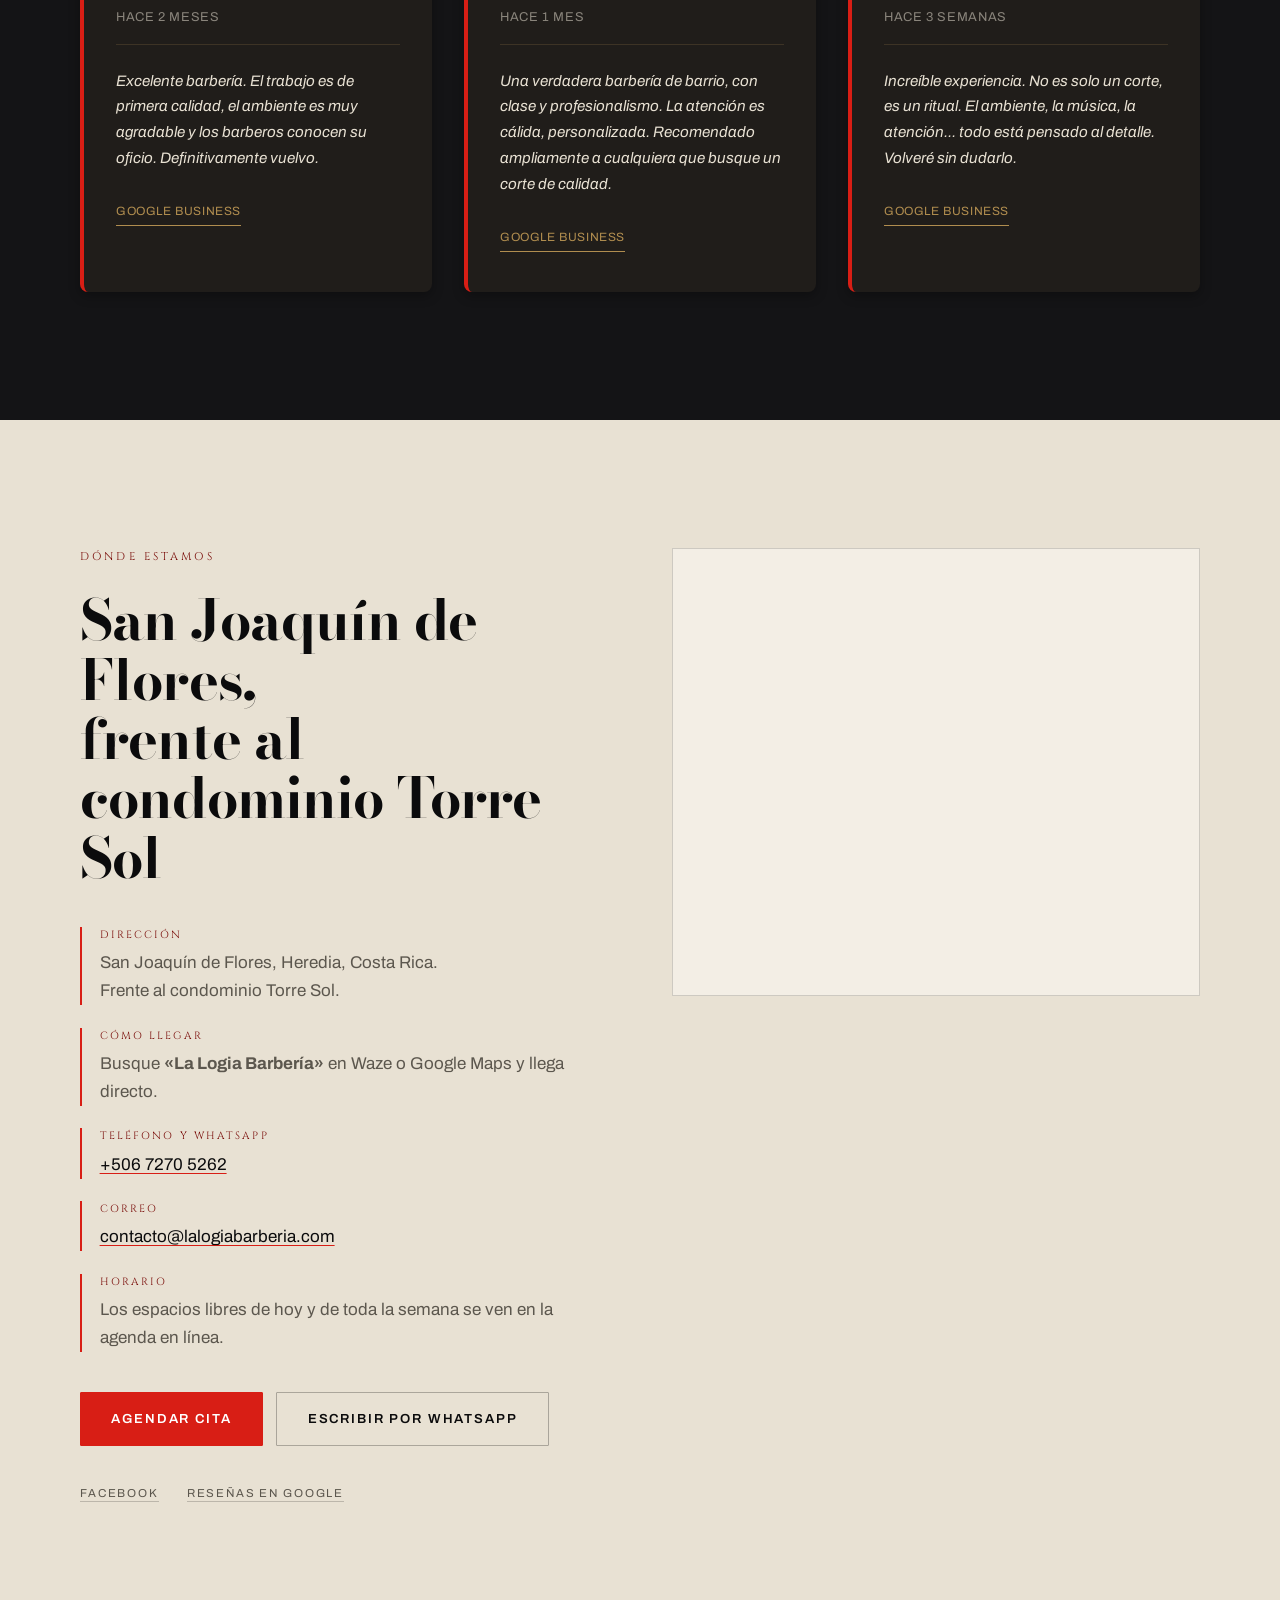
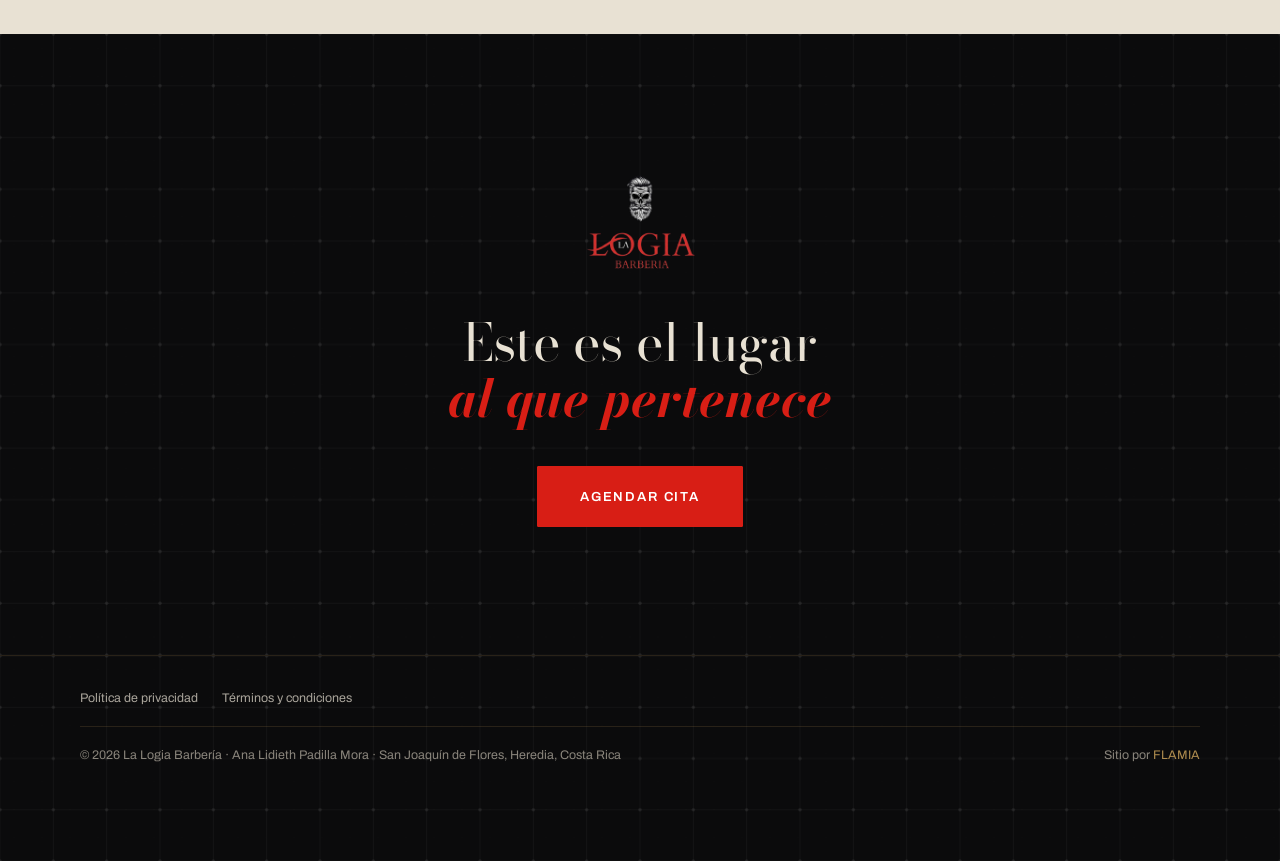
==== commit bf287920: "SEO on-page: title, description, H1 y H2 de la portada El sitio no aparece para "barberia San Joaqui" ====
--- a/index.html
+++ b/index.html
@@ -3,17 +3,18 @@
 <head>
 <meta charset="utf-8">
 <meta name="viewport" content="width=device-width, initial-scale=1">
-<title>La Logia Barbería | Barbería clásica en San Joaquín de Flores, Heredia</title>
-<meta name="description" content="Barbería clásica de ambiente familiar en San Joaquín de Flores, Heredia. Corte, barba y afeitado con navaja. 4,9 estrellas en más de 1.000 reseñas. Agende su cita en línea.">
+<title>Barbería en San Joaquín de Flores, Heredia | La Logia</title>
+<meta name="description" content="Barbería clásica en San Joaquín de Flores, Heredia. Corte, barba y afeitado con navaja, 4,9 estrellas en más de 1.000 reseñas. Agende su cita en línea.">
 <link rel="canonical" href="https://lalogiabarberia.com/">
 <meta name="theme-color" content="#0B0B0C">
+<meta name="facebook-domain-verification" content="wviay8qj9lz6tqsibrdjadg5gggba5">
 
 <meta property="og:type" content="website">
 <meta property="og:locale" content="es_CR">
 <meta property="og:site_name" content="La Logia Barbería">
 <meta property="og:url" content="https://lalogiabarberia.com/">
-<meta property="og:title" content="La Logia Barbería | San Joaquín de Flores, Heredia">
-<meta property="og:description" content="Barbería clásica de ambiente familiar. Corte, barba y afeitado con navaja. Agende su cita en línea.">
+<meta property="og:title" content="Barbería en San Joaquín de Flores, Heredia | La Logia Barbería">
+<meta property="og:description" content="Corte, barba y afeitado con navaja en una barbería clásica de ambiente familiar. Agende su cita en línea.">
 <meta property="og:image" content="https://lalogiabarberia.com/assets/img/og-la-logia.jpg">
 <meta name="twitter:card" content="summary_large_image">
 
@@ -57,14 +58,14 @@
   <div class="portada__cerco" aria-hidden="true"></div>
 
   <div class="portada__in">
-    <p class="cejilla reveal">San Joaquín de Flores · Heredia · Desde 2020</p>
+    <h1 class="cejilla reveal">Barbería clásica en San Joaquín de Flores, Heredia</h1>
 
     <img class="portada__logo reveal" src="assets/img/logo-la-logia.png"
          alt="Logo de La Logia Barbería - Barbería clásica en San Joaquín de Flores, Heredia desde 2020" width="527" height="474" fetchpriority="high" decoding="async">
 
-    <h1 class="portada__titulo reveal">
+    <p class="portada__titulo reveal">
       Una barbería,<br><em>no una barber shop</em>
-    </h1>
+    </p>
 
     <p class="portada__bajada reveal">
       Silla, navaja y conversación. Un espacio clásico y de ambiente familiar
@@ -134,7 +135,7 @@
 <section class="carta" id="carta">
   <div class="carta__in">
     <p class="cejilla cejilla--osc">La carta</p>
-    <h2 class="titulo">Servicios</h2>
+    <h2 class="titulo">Servicios de barbería</h2>
 
     <ul class="carta__lista">
       <li>
@@ -174,7 +175,7 @@
 <section class="rito" id="rito">
   <div class="rito__in">
     <p class="cejilla">Cómo agendar</p>
-    <h2 class="titulo titulo--claro">Tres pasos y la silla es suya</h2>
+    <h2 class="titulo titulo--claro">Agende su cita en tres pasos</h2>
     <ol class="rito__pasos">
       <li>
         <span class="rito__num">I</span>
@@ -199,7 +200,7 @@
 <section class="galeria" id="galeria">
   <div class="galeria__in">
     <p class="cejilla cejilla--osc">La galería</p>
-    <h2 class="titulo">Nuestro espacio</h2>
+    <h2 class="titulo">Nuestro espacio en San Joaquín</h2>
 
     <div class="coverflow" role="region" aria-roledescription="carousel" aria-label="Carrusel de fotos">
       <div class="coverflow__frame" tabindex="0">
--- a/assets/css/logia.css
+++ b/assets/css/logia.css
@@ -59,6 +59,7 @@
 
 .cejilla{
   font-family:var(--lapida);
+  font-weight:400;
   font-size:.7rem;
   letter-spacing:.28em;
   text-transform:uppercase;
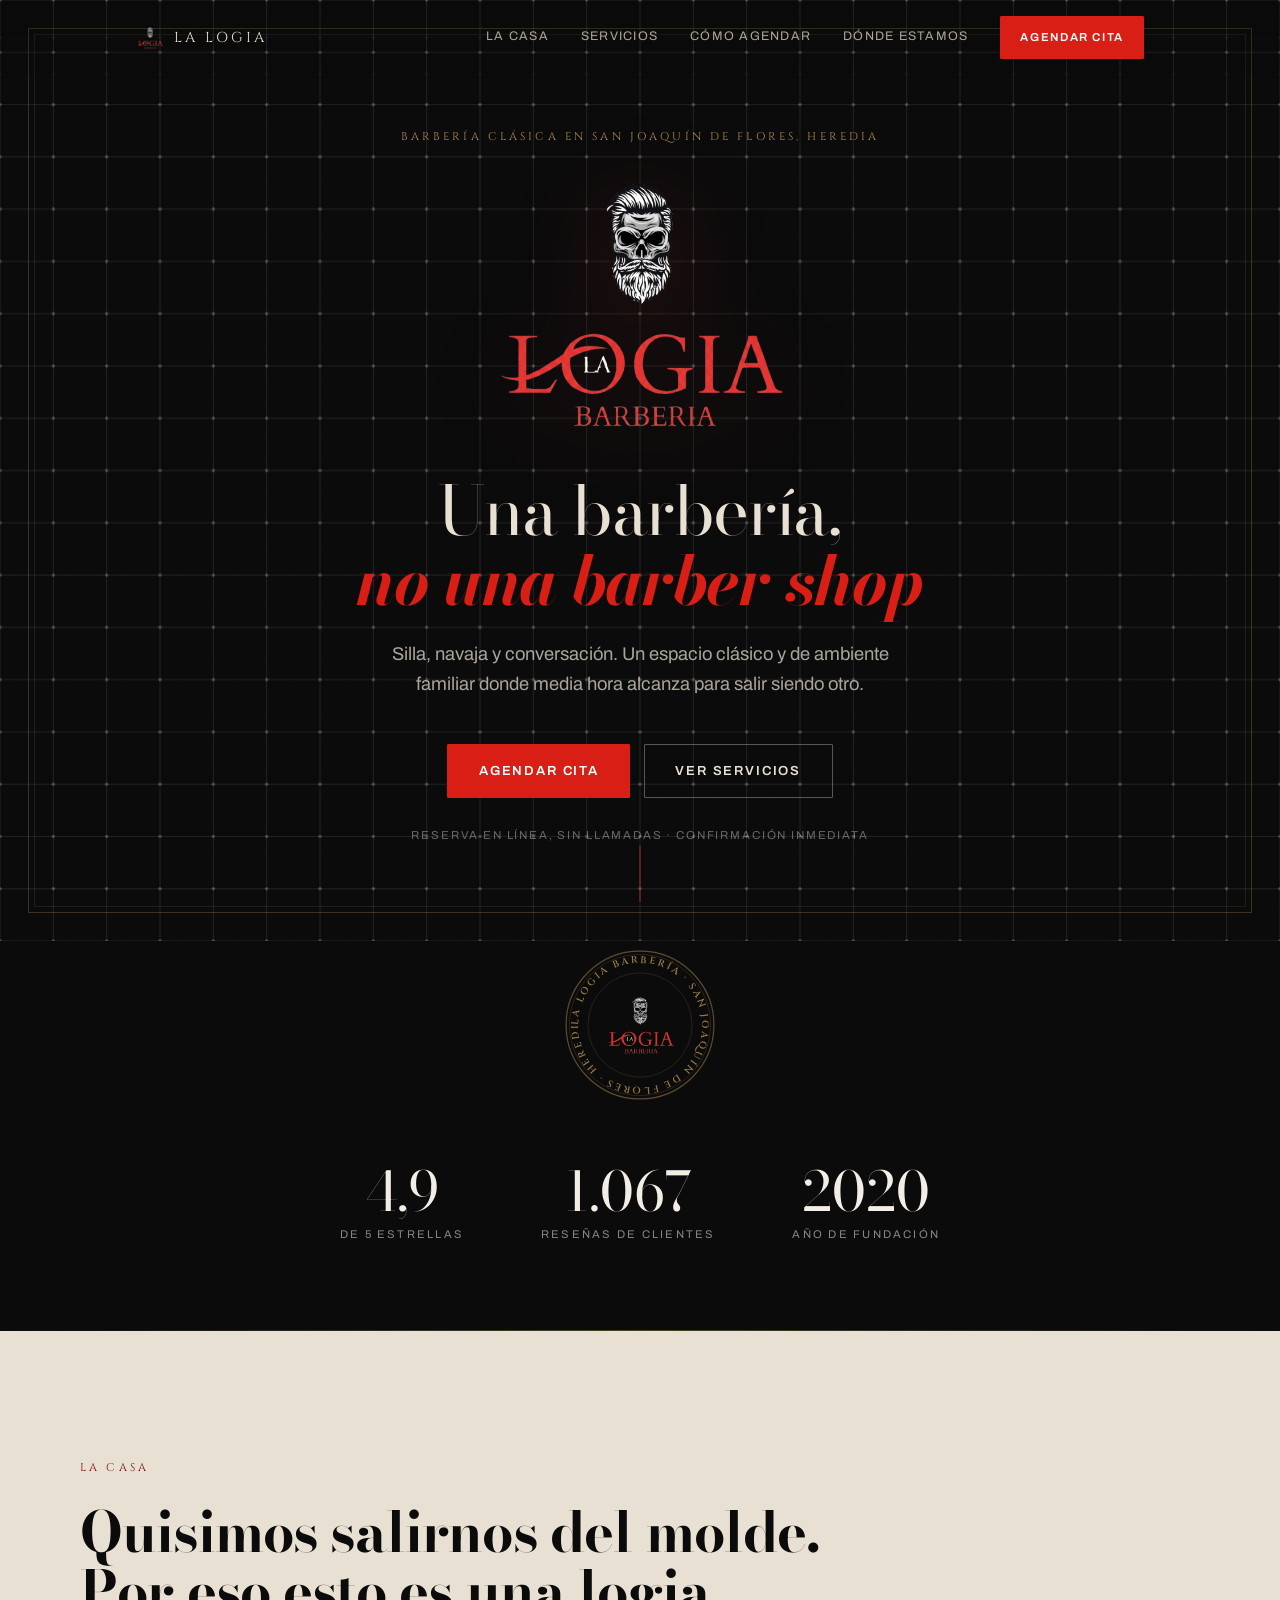
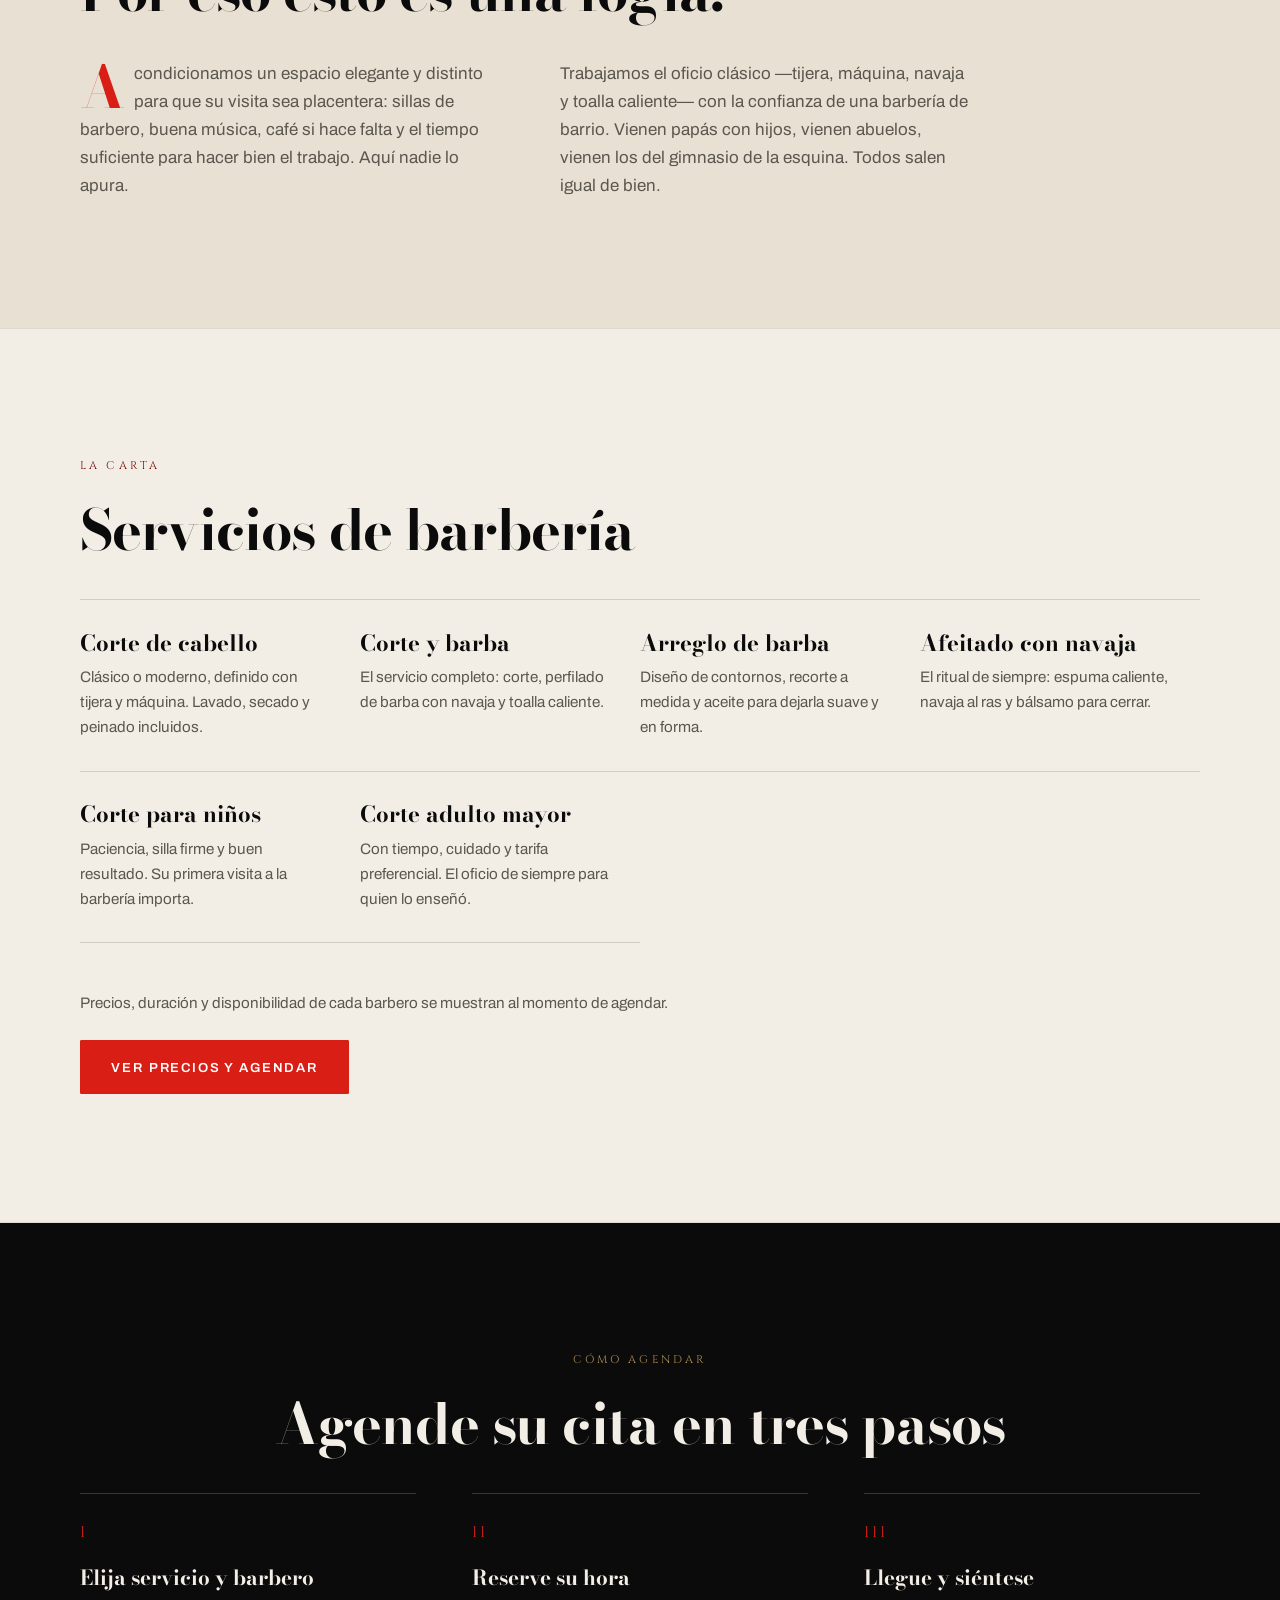
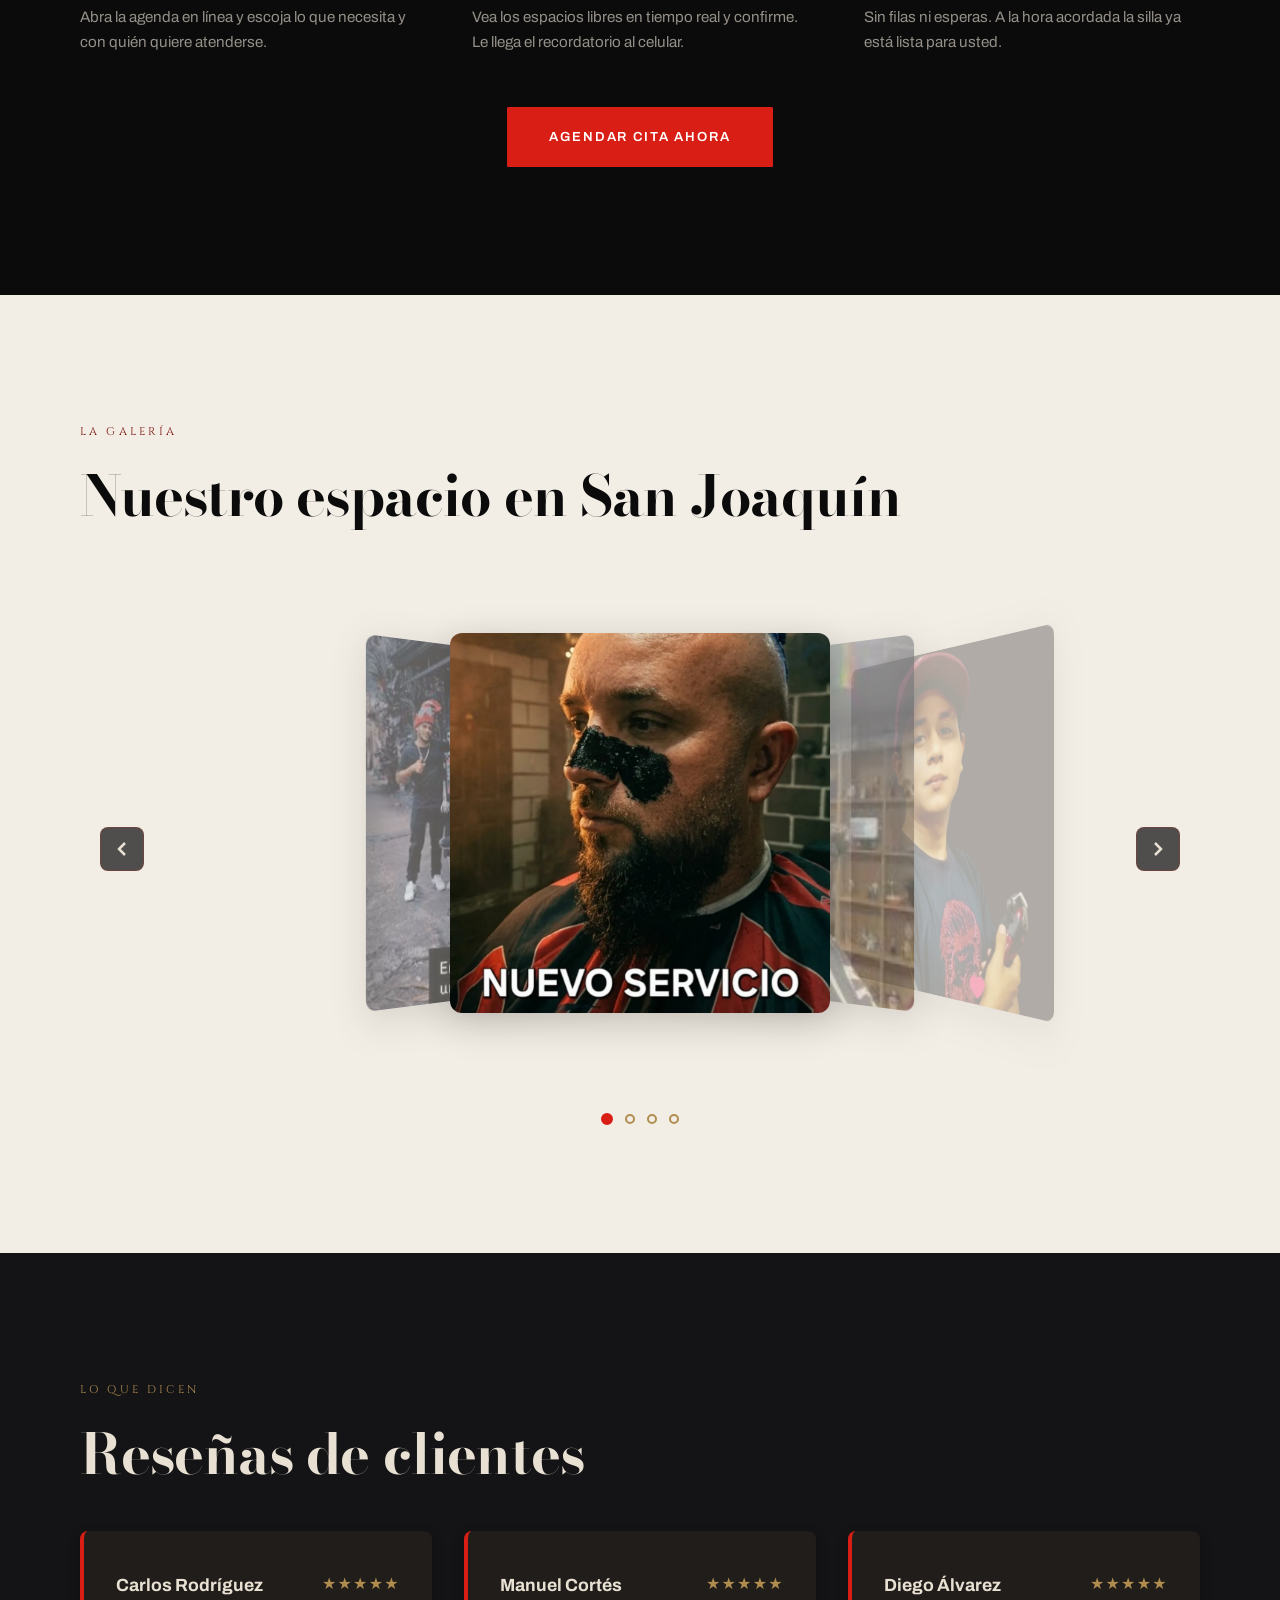
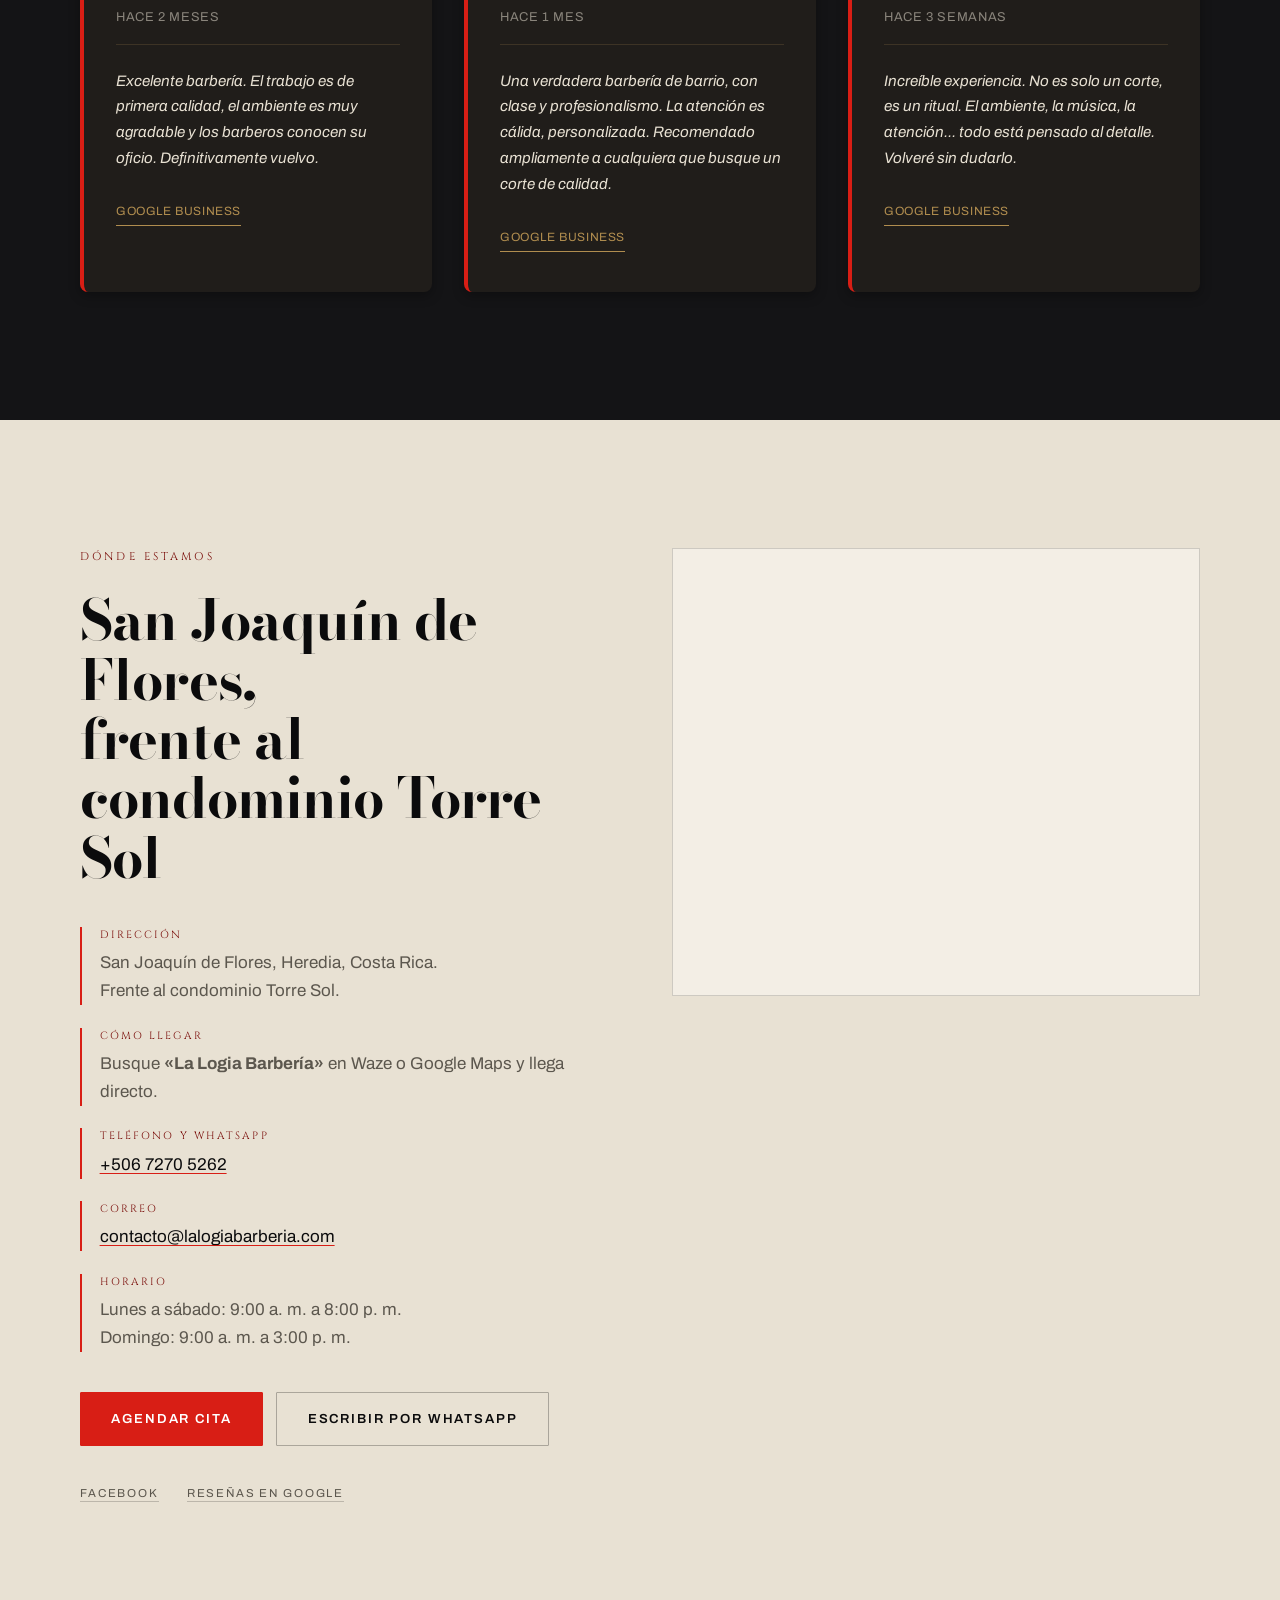
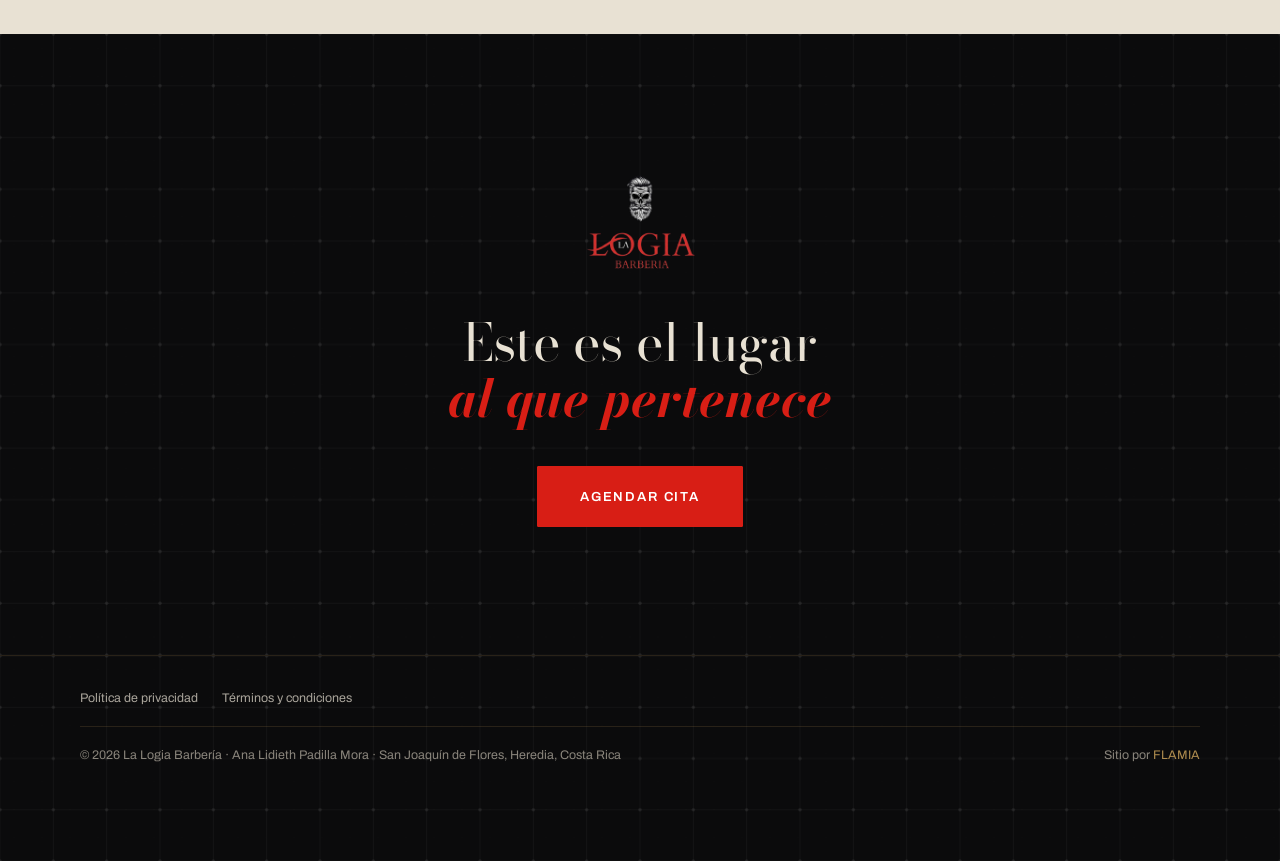
==== commit e39cd865: "Arregla desborde en celular y publica el horario real En celular la pagina medía 523 px en una panta" ====
--- a/index.html
+++ b/index.html
@@ -313,9 +313,8 @@
         </div>
         <div>
           <dt>Horario</dt>
-          <!-- Al confirmar el horario con el cliente, reemplace esta línea por los días y horas reales
-               y actualice también "openingHoursSpecification" en el JSON-LD del pie de página. -->
-          <dd>Los espacios libres de hoy y de toda la semana se ven en la agenda en línea.</dd>
+          <dd>Lunes a sábado: 9:00 a. m. a 8:00 p. m.<br>
+              Domingo: 9:00 a. m. a 3:00 p. m.</dd>
         </div>
       </dl>
 
@@ -402,6 +401,7 @@
     "email": "contacto@lalogiabarberia.com",
     "areaServed": "CR"
   },
+  "hasMap": "https://www.google.com/maps/search/?api=1&query=La+Logia+Barber%C3%ADa+San+Joaqu%C3%ADn+de+Flores+Heredia",
   "geo": {
     "@type": "GeoCoordinates",
     "latitude": "10.0356",
@@ -429,15 +429,9 @@
   "openingHoursSpecification": [
     {
       "@type": "OpeningHoursSpecification",
-      "dayOfWeek": ["Monday", "Tuesday", "Wednesday", "Thursday", "Friday"],
+      "dayOfWeek": ["Monday", "Tuesday", "Wednesday", "Thursday", "Friday", "Saturday"],
       "opens": "09:00",
-      "closes": "18:00"
-    },
-    {
-      "@type": "OpeningHoursSpecification",
-      "dayOfWeek": "Saturday",
-      "opens": "08:00",
-      "closes": "17:00"
+      "closes": "20:00"
     },
     {
       "@type": "OpeningHoursSpecification",
--- a/assets/css/logia.css
+++ b/assets/css/logia.css
@@ -291,7 +291,7 @@
 .casa__in{ max-width:var(--ancho); margin-inline:auto; }
 .casa__cols{
   display:grid; gap:2rem clamp(2rem,5vw,4.5rem);
-  grid-template-columns:repeat(auto-fit,minmax(19rem,1fr));
+  grid-template-columns:repeat(auto-fit,minmax(min(19rem,100%),1fr));
   max-width:56rem;
 }
 .casa__texto{
@@ -315,7 +315,7 @@
 .carta__lista{
   list-style:none; margin:0 0 3rem; padding:0;
   display:grid; gap:0;
-  grid-template-columns:repeat(auto-fit,minmax(17.5rem,1fr));
+  grid-template-columns:repeat(auto-fit,minmax(min(17.5rem,100%),1fr));
   border-top:1px solid rgba(11,11,12,.14);
 }
 .carta__lista li{
@@ -347,7 +347,7 @@
 .rito__pasos{
   list-style:none; margin:0 0 3.25rem; padding:0;
   display:grid; gap:clamp(2.5rem,5vw,3.5rem);
-  grid-template-columns:repeat(auto-fit,minmax(15rem,1fr));
+  grid-template-columns:repeat(auto-fit,minmax(min(15rem,100%),1fr));
   text-align:left;
 }
 .rito__pasos li{
@@ -371,7 +371,7 @@
 .visita__in{
   max-width:var(--ancho); margin-inline:auto;
   display:grid; gap:clamp(2.5rem,5vw,4rem);
-  grid-template-columns:repeat(auto-fit,minmax(20rem,1fr));
+  grid-template-columns:repeat(auto-fit,minmax(min(20rem,100%),1fr));
   align-items:start;
 }
 .ficha{ margin:0 0 2.5rem; display:grid; gap:1.4rem; }
@@ -436,6 +436,7 @@
 
 .galeria{
   background:var(--hueso-2); padding:var(--aire) var(--gutter);
+  overflow:hidden; /* las fotos laterales del carrusel 3D no deben ensanchar la página */
 }
 .galeria__in{
   max-width:var(--ancho); margin-inline:auto;
@@ -635,7 +636,7 @@
 .resenas .cejilla{ color:var(--laton); }
 .resenas .titulo{ color:var(--hueso); }
 .resenas__grid{
-  display:grid; grid-template-columns:repeat(auto-fit, minmax(300px, 1fr)); gap:2rem;
+  display:grid; grid-template-columns:repeat(auto-fit, minmax(min(300px,100%), 1fr)); gap:2rem;
   margin-top:3rem;
 }
 .resena{
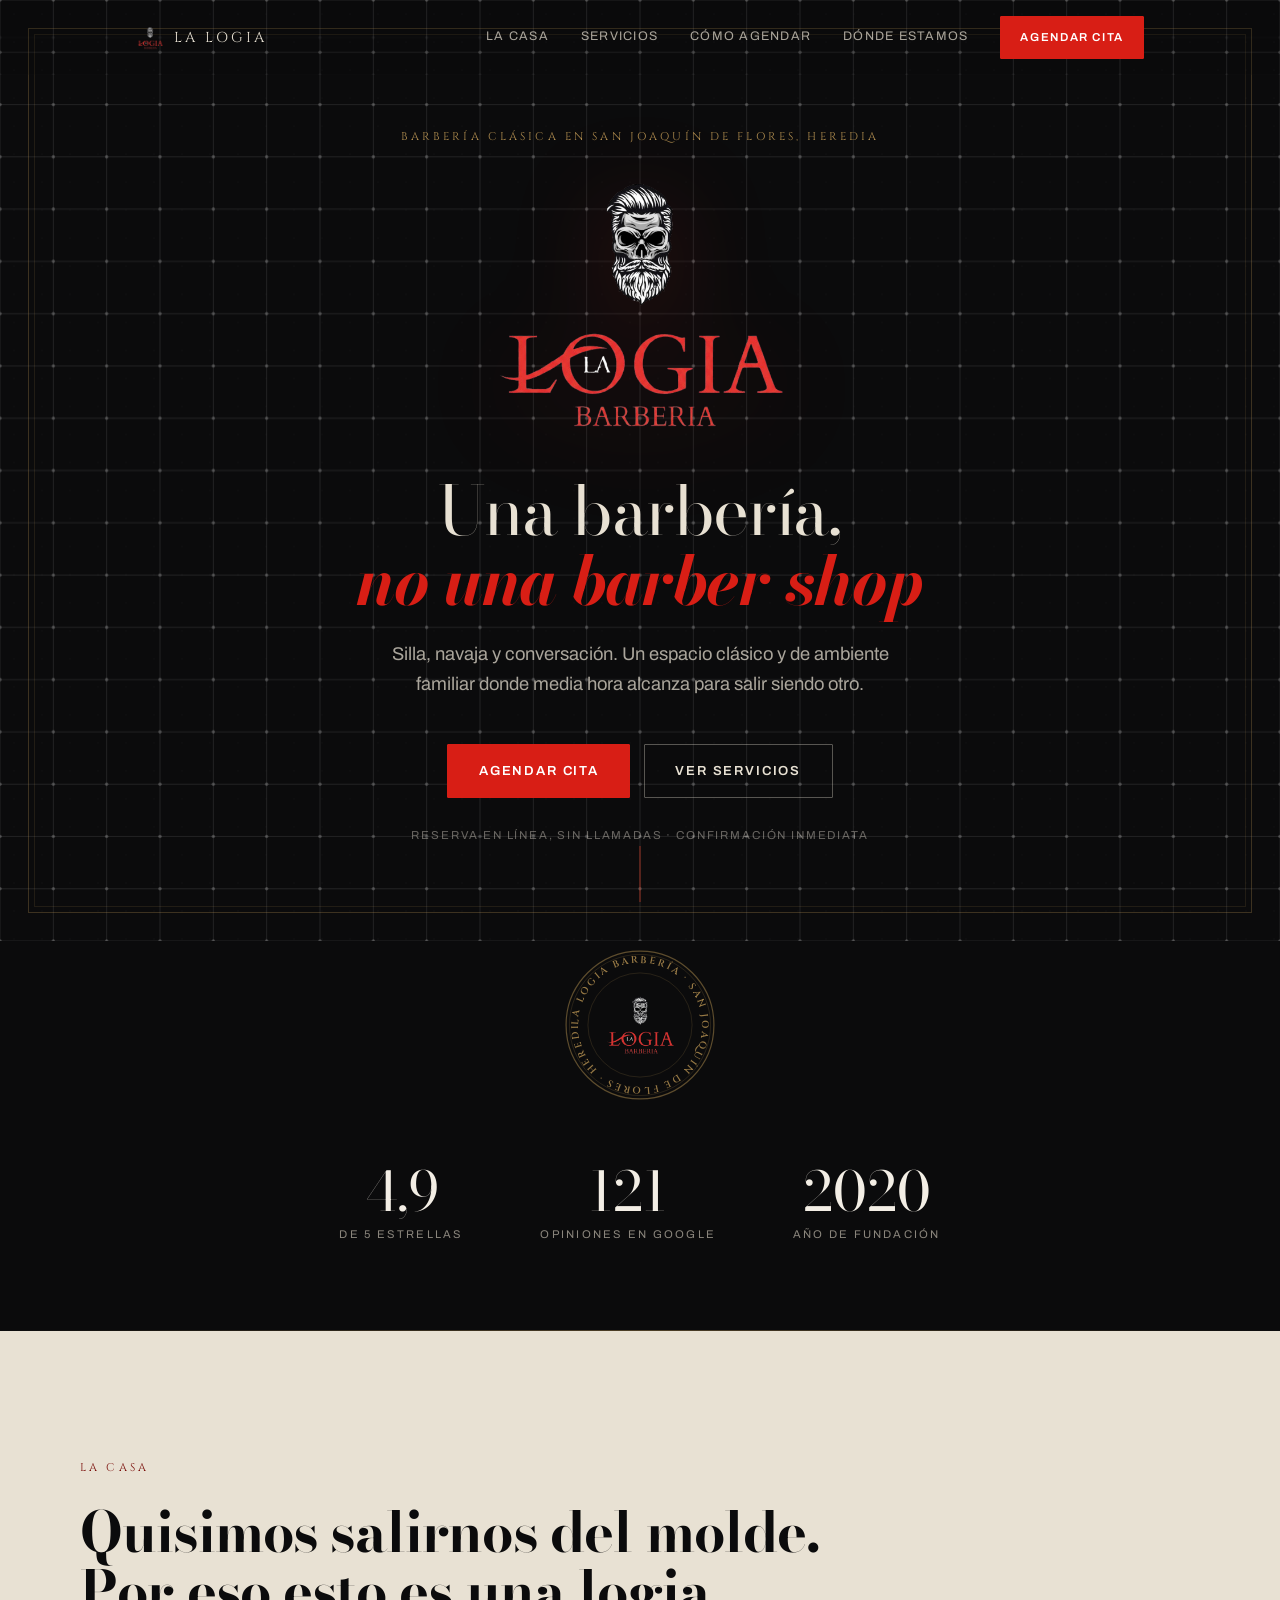
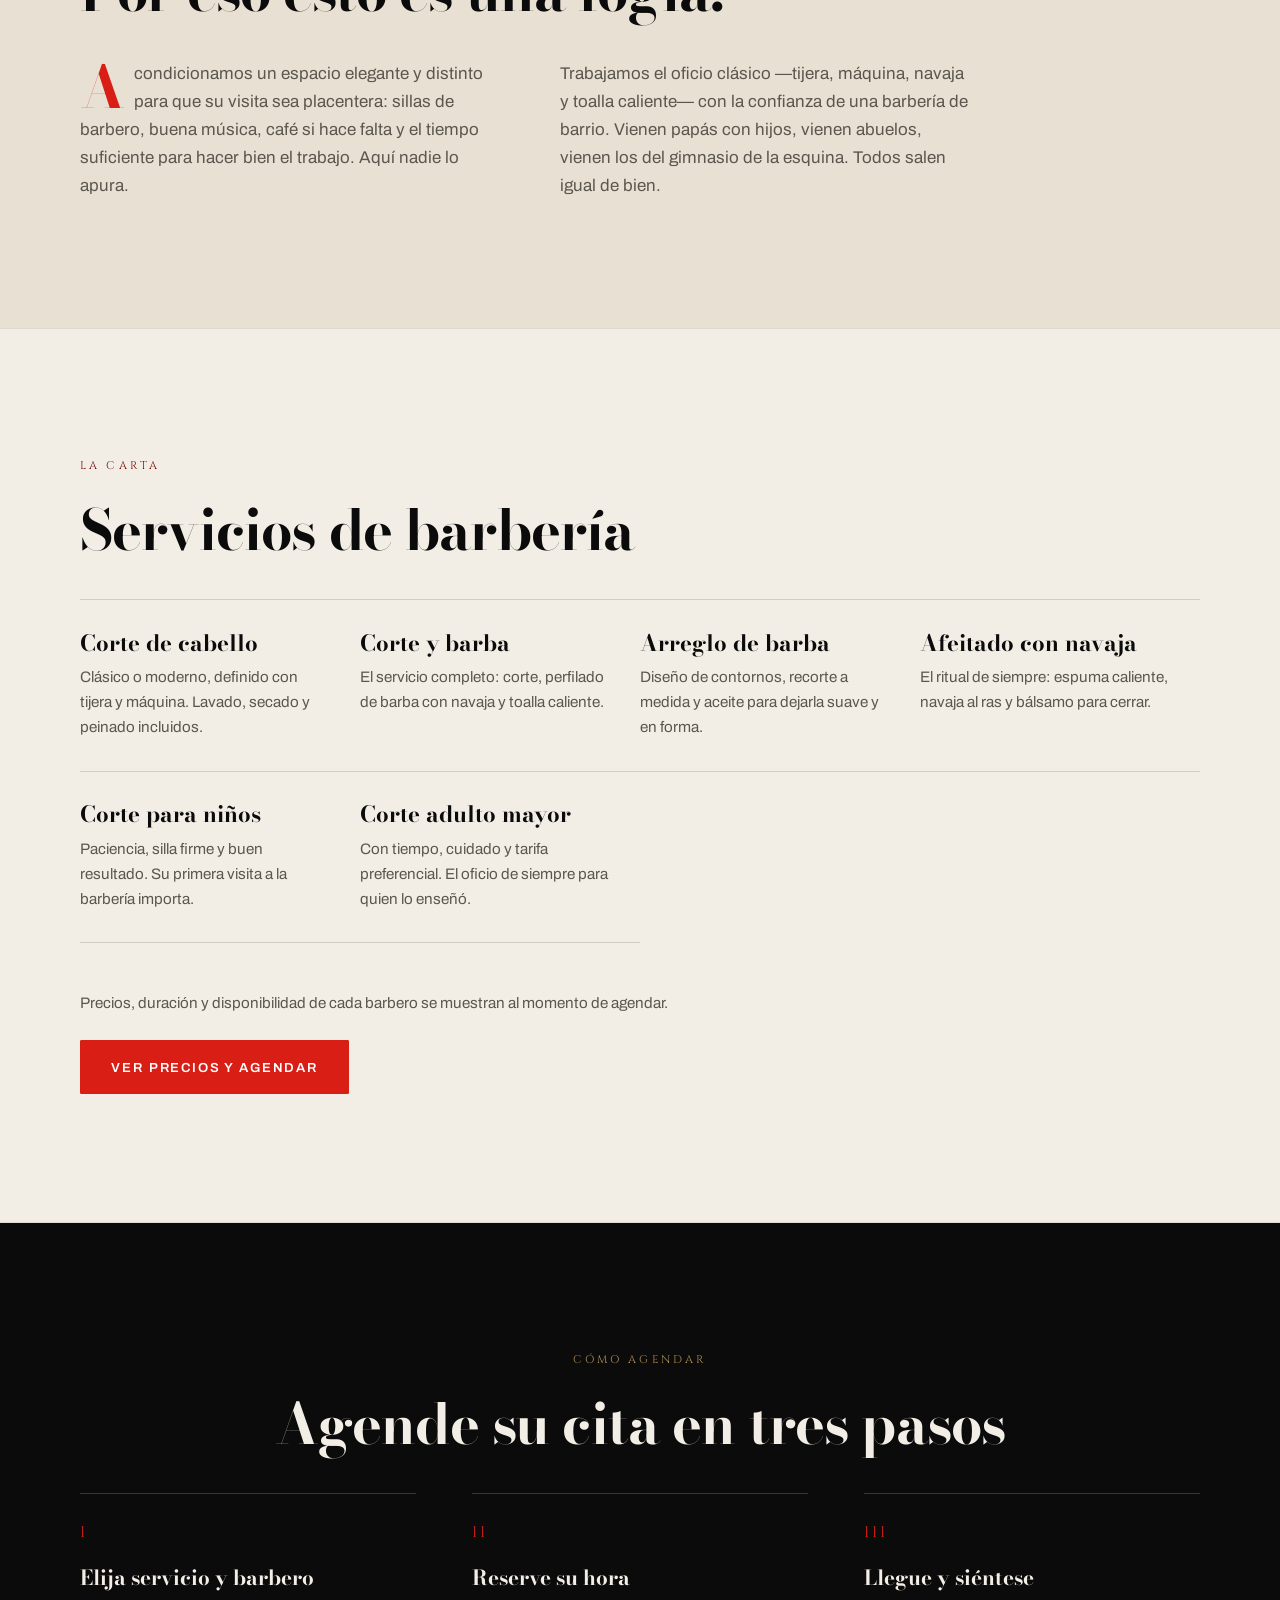
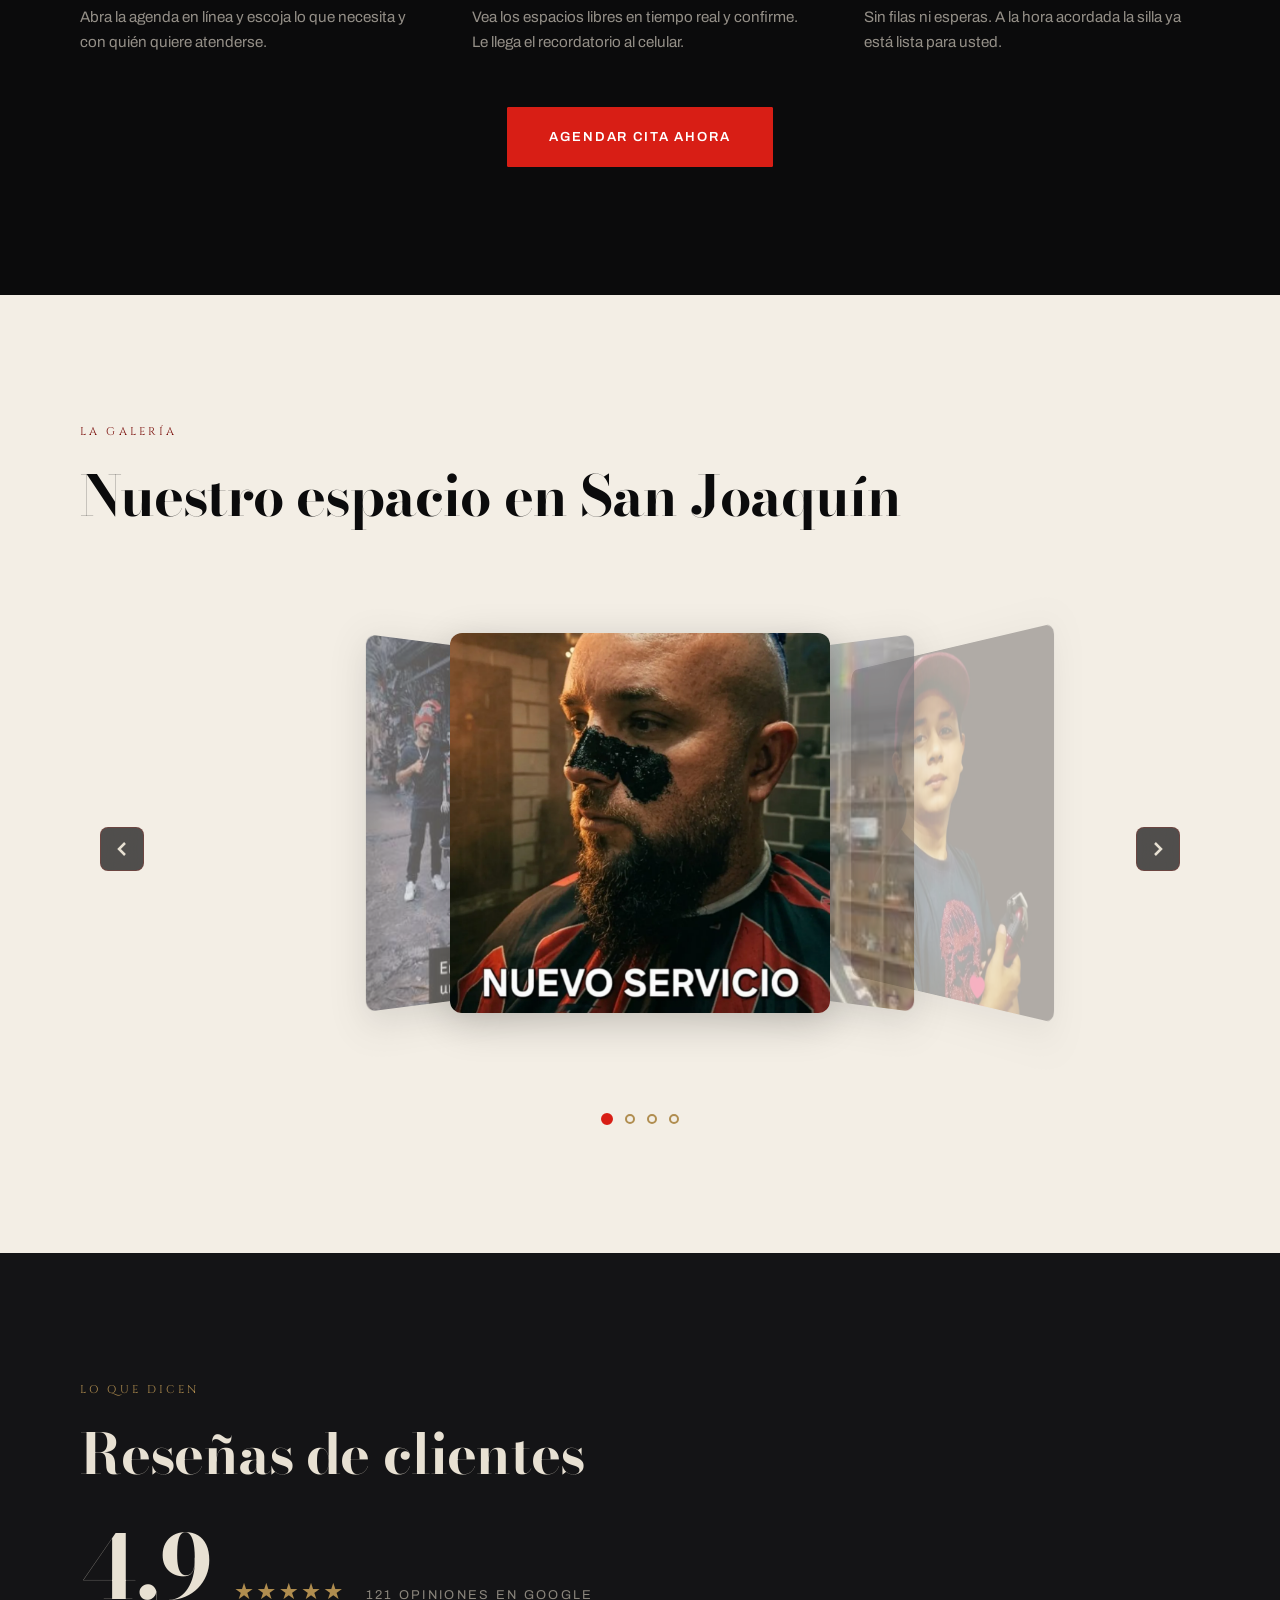
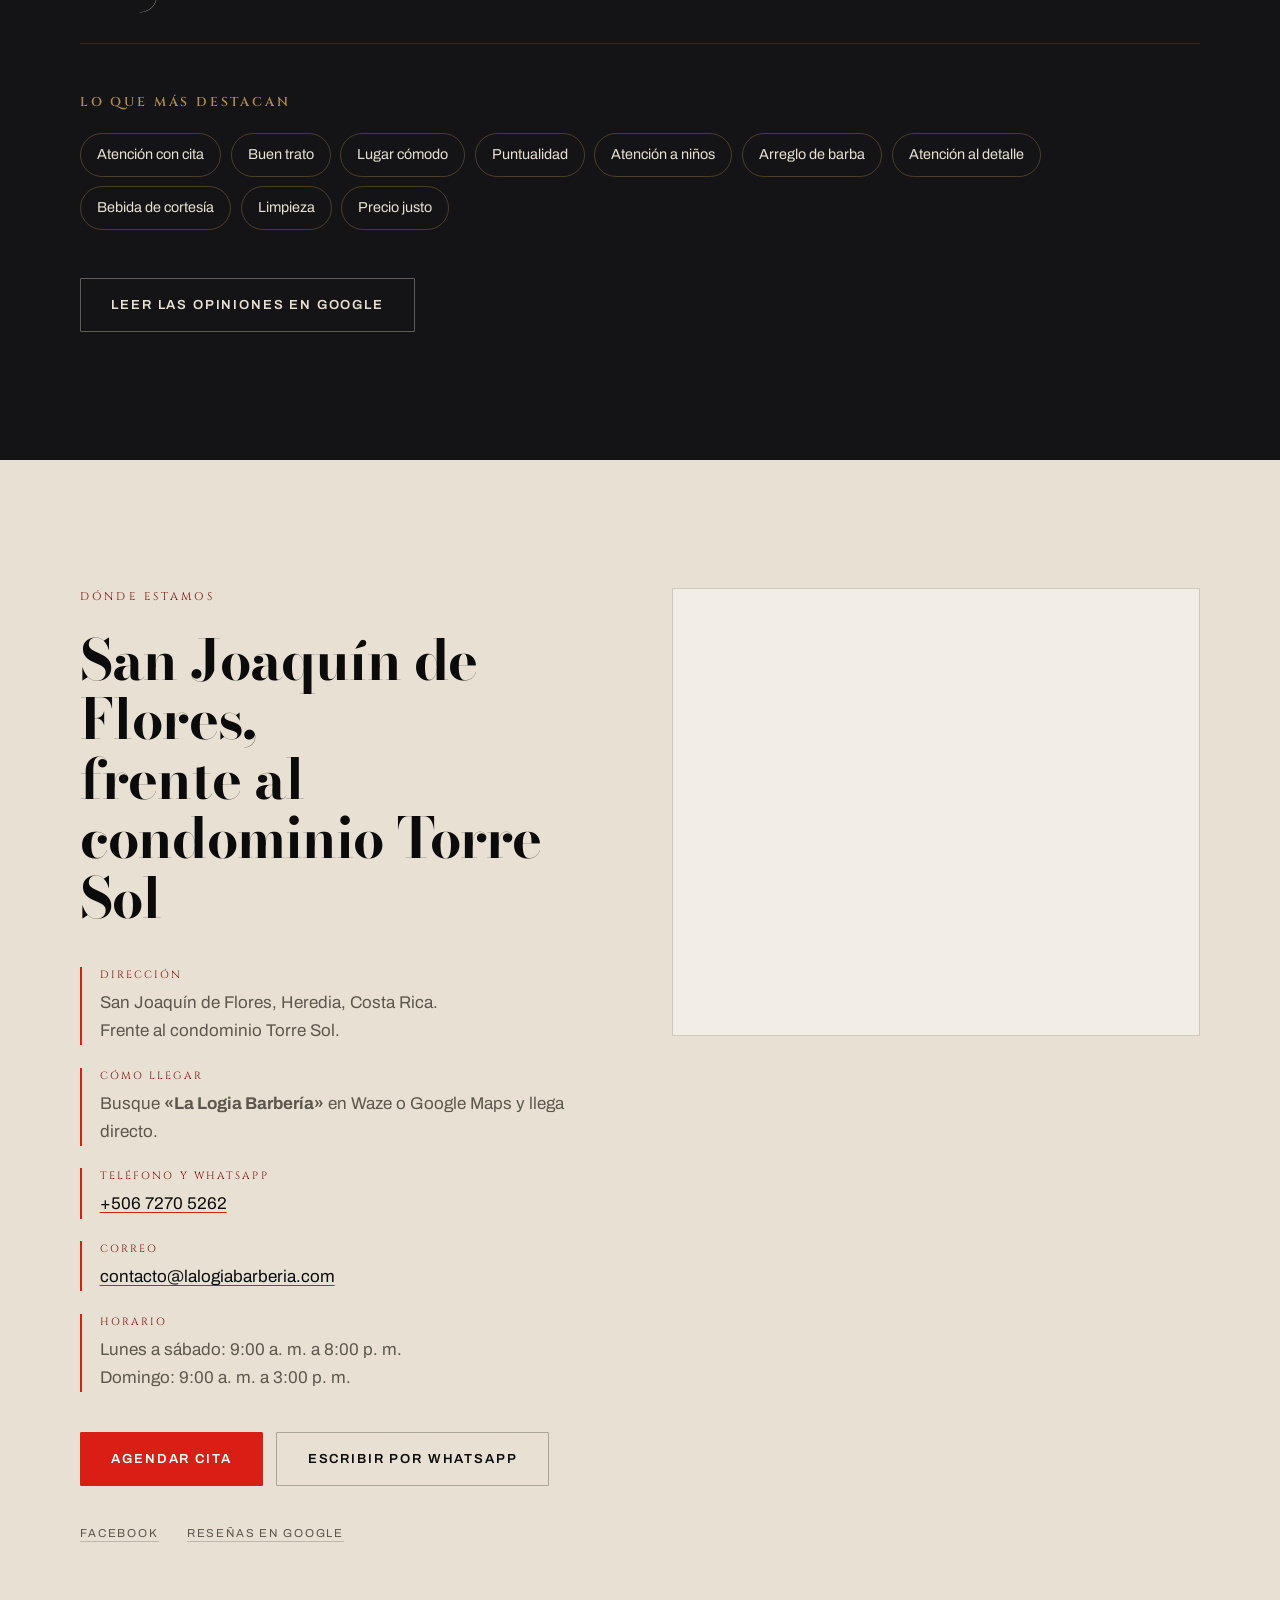
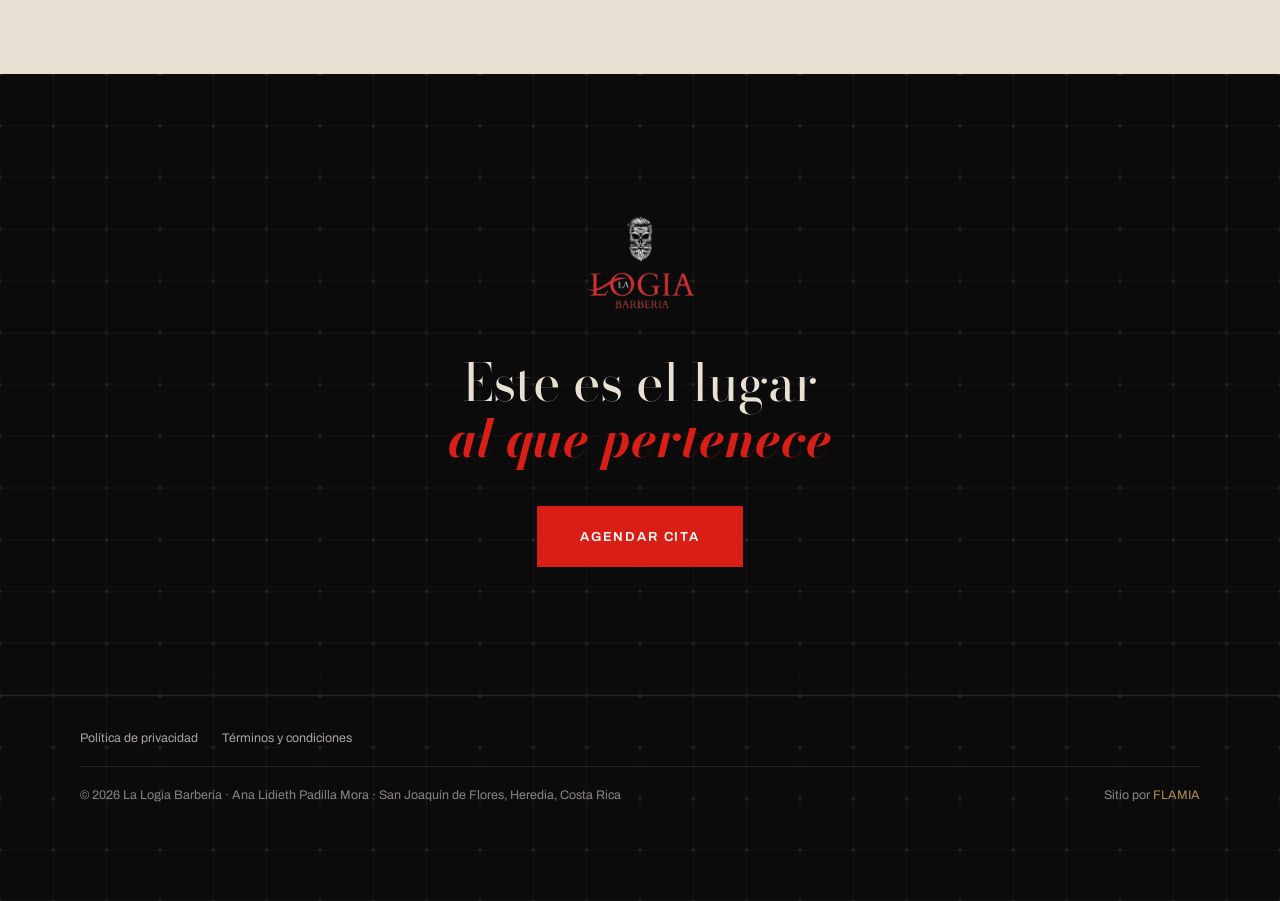
==== commit 7d7799de: "Resenas reales: 4,9 con 121 opiniones, sin tarjetas inventadas El sitio decia 1.067 resenas en tres " ====
--- a/index.html
+++ b/index.html
@@ -4,7 +4,7 @@
 <meta charset="utf-8">
 <meta name="viewport" content="width=device-width, initial-scale=1">
 <title>Barbería en San Joaquín de Flores, Heredia | La Logia</title>
-<meta name="description" content="Barbería clásica en San Joaquín de Flores, Heredia. Corte, barba y afeitado con navaja, 4,9 estrellas en más de 1.000 reseñas. Agende su cita en línea.">
+<meta name="description" content="Barbería clásica en San Joaquín de Flores, Heredia. Corte, barba y afeitado con navaja, con 4,9 estrellas en Google. Agende su cita en línea.">
 <link rel="canonical" href="https://lalogiabarberia.com/">
 <meta name="theme-color" content="#0B0B0C">
 <meta name="facebook-domain-verification" content="wviay8qj9lz6tqsibrdjadg5gggba5">
@@ -106,7 +106,7 @@
 
   <ul class="prueba reveal">
     <li><b>4,9</b><span>de 5 estrellas</span></li>
-    <li><b>1.067</b><span>reseñas de clientes</span></li>
+    <li><b>121</b><span>opiniones en Google</span></li>
     <li><b>2020</b><span>año de fundación</span></li>
   </ul>
 </section>
@@ -246,43 +246,32 @@
   <div class="resenas__in">
     <p class="cejilla cejilla--osc">Lo que dicen</p>
     <h2 class="titulo">Reseñas de clientes</h2>
-    <div class="resenas__grid">
-      <div class="resena reveal">
-        <div class="resena__encabezado">
-          <div class="resena__autor">
-            <p class="resena__nombre">Carlos Rodríguez</p>
-            <p class="resena__fecha">Hace 2 meses</p>
-          </div>
-          <div class="resena__estrellas" aria-label="5 estrellas">★★★★★</div>
-        </div>
-        <p class="resena__texto">Excelente barbería. El trabajo es de primera calidad, el ambiente es muy agradable y los barberos conocen su oficio. Definitivamente vuelvo.</p>
-        <a href="https://www.google.com/search?q=lalogiabarberia" target="_blank" rel="noopener" class="resena__fuente">Google Business</a>
-      </div>
-
-      <div class="resena reveal">
-        <div class="resena__encabezado">
-          <div class="resena__autor">
-            <p class="resena__nombre">Manuel Cortés</p>
-            <p class="resena__fecha">Hace 1 mes</p>
-          </div>
-          <div class="resena__estrellas" aria-label="5 estrellas">★★★★★</div>
-        </div>
-        <p class="resena__texto">Una verdadera barbería de barrio, con clase y profesionalismo. La atención es cálida, personalizada. Recomendado ampliamente a cualquiera que busque un corte de calidad.</p>
-        <a href="https://www.google.com/search?q=lalogiabarberia" target="_blank" rel="noopener" class="resena__fuente">Google Business</a>
-      </div>
-
-      <div class="resena reveal">
-        <div class="resena__encabezado">
-          <div class="resena__autor">
-            <p class="resena__nombre">Diego Álvarez</p>
-            <p class="resena__fecha">Hace 3 semanas</p>
-          </div>
-          <div class="resena__estrellas" aria-label="5 estrellas">★★★★★</div>
-        </div>
-        <p class="resena__texto">Increíble experiencia. No es solo un corte, es un ritual. El ambiente, la música, la atención... todo está pensado al detalle. Volveré sin dudarlo.</p>
-        <a href="https://www.google.com/search?q=lalogiabarberia" target="_blank" rel="noopener" class="resena__fuente">Google Business</a>
-      </div>
-    </div>
+
+    <!-- Datos tomados del perfil de Google el 15-09-2026. Actualizar la nota y el total
+         aquí, en la franja de la portada y en "aggregateRating" del JSON-LD. -->
+    <div class="calificacion">
+      <p class="calificacion__nota">4,9</p>
+      <span class="calificacion__estrellas" role="img" aria-label="4,9 de 5 estrellas">★★★★★</span>
+      <p class="calificacion__total">121 opiniones en Google</p>
+    </div>
+
+    <h3 class="resenas__sub">Lo que más destacan</h3>
+    <ul class="menciones">
+      <li>Atención con cita</li>
+      <li>Buen trato</li>
+      <li>Lugar cómodo</li>
+      <li>Puntualidad</li>
+      <li>Atención a niños</li>
+      <li>Arreglo de barba</li>
+      <li>Atención al detalle</li>
+      <li>Bebida de cortesía</li>
+      <li>Limpieza</li>
+      <li>Precio justo</li>
+    </ul>
+
+    <p class="resenas__accion">
+      <a class="btn btn--linea" href="https://maps.google.com/?cid=16324569892478597548" target="_blank" rel="noopener">Leer las opiniones en Google</a>
+    </p>
   </div>
 </section>
 
@@ -325,7 +314,7 @@
 
       <ul class="redes">
         <li><a href="https://www.facebook.com/LaLogiaBarberia2020/" target="_blank" rel="noopener">Facebook</a></li>
-        <li><a href="https://www.google.com/search?q=lalogiabarberia" target="_blank" rel="noopener">Reseñas en Google</a></li>
+        <li><a href="https://maps.google.com/?cid=16324569892478597548" target="_blank" rel="noopener">Reseñas en Google</a></li>
       </ul>
     </div>
 
@@ -391,7 +380,7 @@
   },
   "sameAs": [
     "https://www.facebook.com/LaLogiaBarberia2020/",
-    "https://www.google.com/search?q=lalogiabarberia",
+    "https://maps.google.com/?cid=16324569892478597548",
     "https://book.weibook.co/la-logia-barberia"
   ],
   "contactPoint": {
@@ -423,7 +412,7 @@
   "aggregateRating": {
     "@type": "AggregateRating",
     "ratingValue": "4.9",
-    "reviewCount": "1067",
+    "reviewCount": "121",
     "bestRating": "5"
   },
   "openingHoursSpecification": [
--- a/assets/css/logia.css
+++ b/assets/css/logia.css
@@ -635,54 +635,34 @@
 }
 .resenas .cejilla{ color:var(--laton); }
 .resenas .titulo{ color:var(--hueso); }
-.resenas__grid{
-  display:grid; grid-template-columns:repeat(auto-fit, minmax(min(300px,100%), 1fr)); gap:2rem;
-  margin-top:3rem;
-}
-.resena{
-  background:rgba(176,141,79,.08); padding:2.5rem 2rem; border-radius:8px;
-  border-left:4px solid var(--rojo);
-  box-shadow:0 4px 12px rgba(0,0,0,.3);
-  opacity:1; transform:translateY(0); visibility:visible;
-}
-.resena__encabezado{
-  display:flex; justify-content:space-between; align-items:flex-start; gap:1rem;
-  margin-bottom:1.5rem;
-  padding-bottom:1rem; border-bottom:1px solid rgba(176,141,79,.2);
-}
-.resena__autor{
-  flex:1;
-}
-.resena__nombre{
-  margin:0; font-weight:700; font-size:1.1rem;
-  color:var(--hueso);
-}
-.resena__fecha{
-  margin:0.4rem 0 0; font-size:.8rem; color:var(--humo);
-  text-transform:uppercase; letter-spacing:.05em;
-}
-.resena__estrellas{
-  color:var(--laton); font-size:1rem; letter-spacing:.08em;
-  flex-shrink:0; font-weight:700;
-}
-.resena__texto{
-  margin:0 0 1.5rem; color:var(--hueso); line-height:1.7;
-  font-size:.95rem; font-style:italic;
-}
-.resena__fuente{
-  display:inline-block; font-size:.75rem;
-  color:var(--laton); text-decoration:none;
-  border-bottom:1px solid var(--laton); padding-bottom:3px;
-  transition:all .3s ease; text-transform:uppercase; letter-spacing:.05em;
-}
-.resena__fuente:hover{
-  color:var(--rojo); border-bottom-color:var(--rojo); transform:translateX(2px);
-}
-@media (max-width:760px){
-  .resenas__grid{ grid-template-columns:1fr; gap:1.5rem; }
-  .resena{ padding:2rem 1.5rem; }
-  .resena__encabezado{ flex-direction:column; }
-}
+.calificacion{
+  display:flex; flex-wrap:wrap; align-items:baseline; gap:.5rem 1.25rem;
+  margin:0 0 3rem; padding-bottom:2rem;
+  border-bottom:1px solid rgba(176,141,79,.2);
+}
+.calificacion__nota{
+  margin:0; font-family:var(--display); font-weight:700;
+  font-size:clamp(3.5rem,2.5rem + 4vw,5.5rem); line-height:1; color:var(--hueso);
+}
+.calificacion__estrellas{ color:var(--laton); font-size:1.4rem; letter-spacing:.1em; }
+.calificacion__total{
+  margin:0; color:var(--humo);
+  font-size:.8rem; letter-spacing:.18em; text-transform:uppercase;
+}
+.resenas__sub{
+  font-family:var(--lapida); font-weight:600;
+  font-size:.8rem; letter-spacing:.22em; text-transform:uppercase;
+  color:var(--laton); margin:0 0 1.25rem;
+}
+.menciones{
+  list-style:none; margin:0 0 3rem; padding:0;
+  display:flex; flex-wrap:wrap; gap:.6rem;
+}
+.menciones li{
+  padding:.55rem 1rem; border:1px solid rgba(176,141,79,.35); border-radius:999px;
+  color:var(--hueso); font-size:.9rem;
+}
+.resenas__accion{ margin:0; }
 
 /* ── páginas legales ──────────────────────────────────────────────────── */
 
